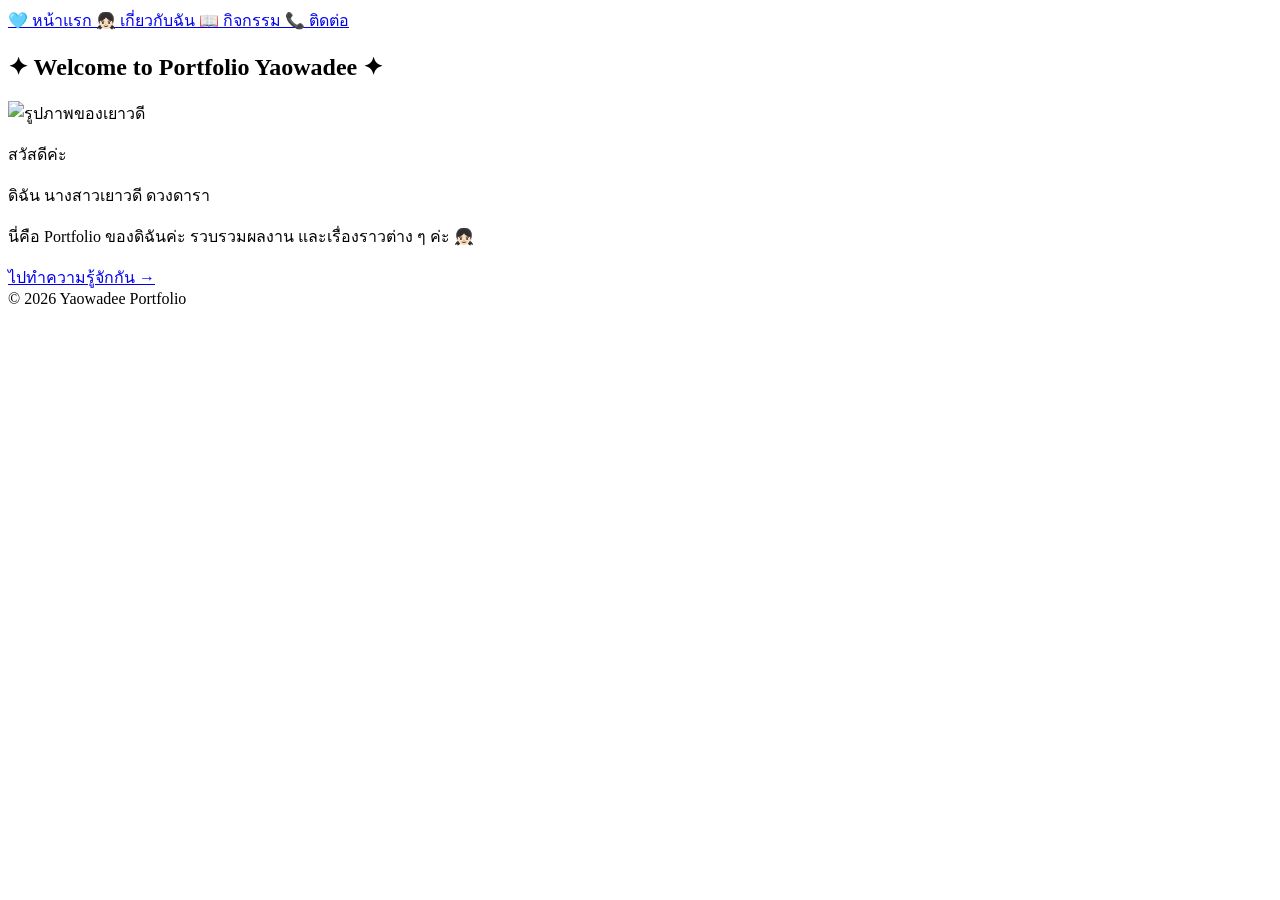
==== index.html @ 6f3f4209 "Update index.html" ====
<!DOCTYPE html>
<html lang="th">

<head>

    <meta charset="UTF-8">

    <meta name="viewport"
          content="width=device-width, initial-scale=1.0">

    <title>Welcome to Portfolio Yaowadee</title>

    <link rel="stylesheet" href="style.css">

</head>

<body>

    <!-- =========================
         เมนูด้านบน
         ========================= -->

    <nav class="top-menu">

        <a href="index.html" class="active">
            🩵 หน้าแรก
        </a>

        <a href="about.html">
            👧🏻 เกี่ยวกับฉัน
        </a>

        <a href="activity.html">
            📖 กิจกรรม
        </a>

        <a href="contact.html">
            📞 ติดต่อ
        </a>

    </nav>


    <!-- =========================
         เนื้อหาหลัก
         ========================= -->

    <main class="main-container">

        <section class="main-card">

            <h1>
                ✦ Welcome to Portfolio Yaowadee ✦
            </h1>


            <!-- ช่องใส่รูป -->

            <div class="profile-picture">

                <img src="profile.jpg"
                     alt="รูปภาพของเยาวดี">

            </div>


            <!-- ข้อความ -->

            <div class="intro-text">

                <p class="hello">
                    สวัสดีค่ะ
                </p>

                <p>
                    ดิฉัน นางสาวเยาวดี ดวงดารา
                </p>

                <p>
                    นี่คือ Portfolio ของดิฉันค่ะ
                    รวบรวมผลงาน และเรื่องราวต่าง ๆ ค่ะ 👧🏻
                </p>

            </div>


            <!-- ปุ่มไปหน้า About -->

            <a href="about.html"
               class="next-button">

                ไปทำความรู้จักกัน →
                
            </a>

        </section>

    </main>


    <!-- แถบสีด้านล่างเหมือนในตัวอย่าง -->

    <div class="bottom-bar"></div>


    <footer>
        © 2026 Yaowadee Portfolio
    </footer>

</body>

</html>
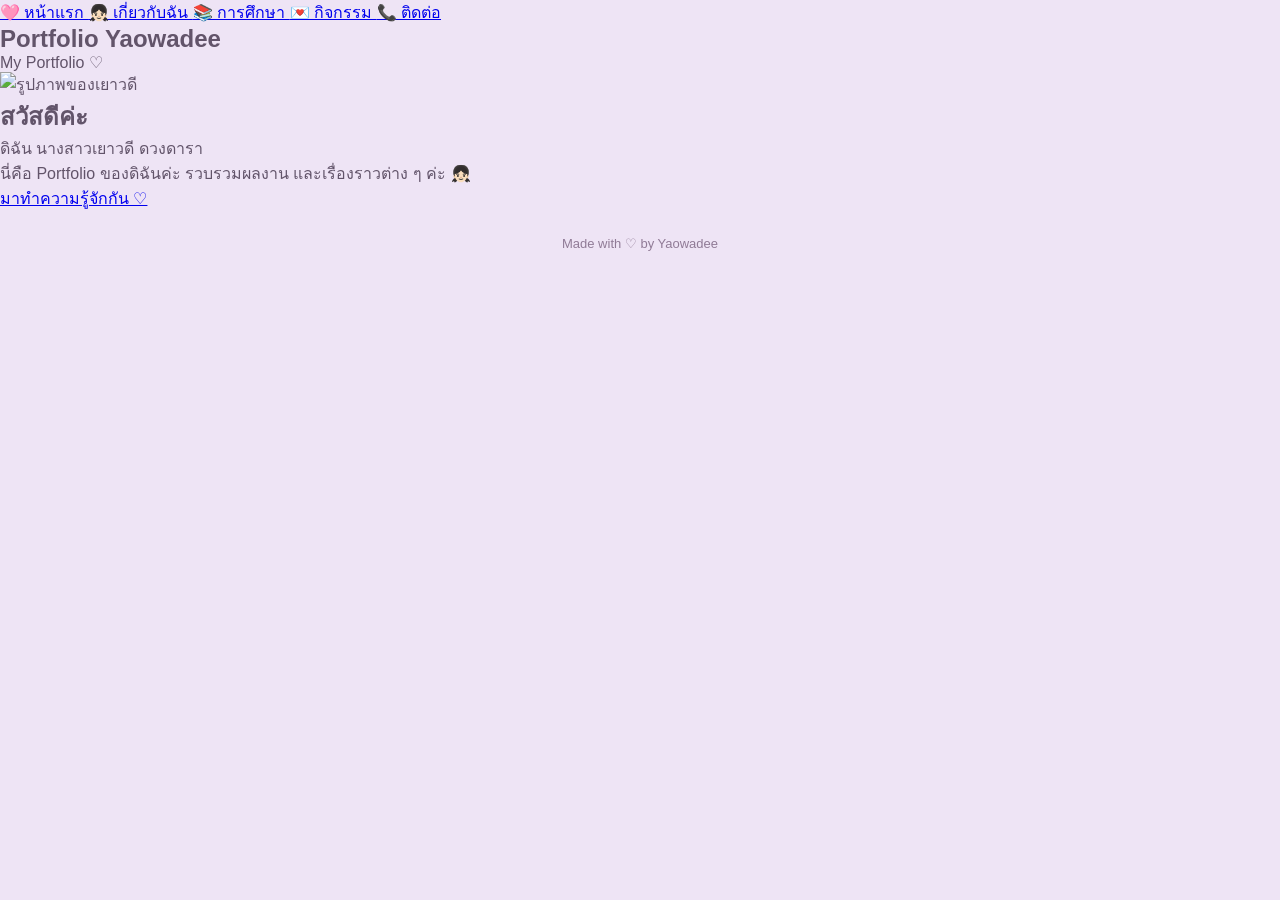
==== commit 2bd32d6f: "Update index.html" ====
--- a/index.html
+++ b/index.html
@@ -8,55 +8,86 @@
     <meta name="viewport"
           content="width=device-width, initial-scale=1.0">
 
-    <title>Welcome to Portfolio Yaowadee</title>
+    <title>Portfolio Yaowadee</title>
 
     <link rel="stylesheet" href="style.css">
 
+    <!-- ฟอนต์ -->
+    <link rel="preconnect" href="https://fonts.googleapis.com">
+    <link rel="preconnect" href="https://fonts.gstatic.com" crossorigin>
+
+    <link href="https://fonts.googleapis.com/css2?family=Mali:wght@400;500;600;700&family=Prompt:wght@300;400;500;600&display=swap"
+          rel="stylesheet">
+
 </head>
+
 
 <body>
 
-    <!-- =========================
-         เมนูด้านบน
-         ========================= -->
 
-    <nav class="top-menu">
+    <!-- =================================
+         MENU ด้านบน
+         ทุกหน้าจะใช้เหมือนกัน
+         ================================= -->
 
-        <a href="index.html" class="active">
-            🩵 หน้าแรก
-        </a>
+    <header class="header">
 
-        <a href="about.html">
-            👧🏻 เกี่ยวกับฉัน
-        </a>
+        <nav class="navbar">
 
-        <a href="activity.html">
-            📖 กิจกรรม
-        </a>
+            <a href="index.html" class="nav-link active">
+                🩷 หน้าแรก
+            </a>
 
-        <a href="contact.html">
-            📞 ติดต่อ
-        </a>
+            <a href="about.html" class="nav-link">
+                👧🏻 เกี่ยวกับฉัน
+            </a>
 
-    </nav>
+            <a href="education.html" class="nav-link">
+                📚 การศึกษา
+            </a>
+
+            <a href="activity.html" class="nav-link">
+                💌 กิจกรรม
+            </a>
+
+            <a href="contact.html" class="nav-link">
+                📞 ติดต่อ
+            </a>
+
+        </nav>
+
+    </header>
 
 
-    <!-- =========================
-         เนื้อหาหลัก
-         ========================= -->
 
-    <main class="main-container">
+    <!-- =================================
+         เนื้อหาหน้าแรก
+         ================================= -->
 
-        <section class="main-card">
+    <main class="container">
 
-            <h1>
-                ✦ Welcome to Portfolio Yaowadee ✦
+        <section class="home-card">
+
+
+            <!-- หัวข้อ -->
+
+            <h1 class="main-title">
+                Portfolio Yaowadee
             </h1>
 
 
-            <!-- ช่องใส่รูป -->
+            <p class="subtitle">
+                My Portfolio ♡
+            </p>
 
-            <div class="profile-picture">
+
+
+            <!-- =================================
+                 ช่องใส่รูป
+                 เปลี่ยน profile.jpg เป็นรูปของเรา
+                 ================================= -->
+
+            <div class="cute-image home-image">
 
                 <img src="profile.jpg"
                      alt="รูปภาพของเยาวดี">
@@ -64,13 +95,14 @@
             </div>
 
 
+
             <!-- ข้อความ -->
 
-            <div class="intro-text">
+            <div class="home-text">
 
-                <p class="hello">
+                <h2>
                     สวัสดีค่ะ
-                </p>
+                </h2>
 
                 <p>
                     ดิฉัน นางสาวเยาวดี ดวงดารา
@@ -84,28 +116,35 @@
             </div>
 
 
+
             <!-- ปุ่มไปหน้า About -->
 
             <a href="about.html"
-               class="next-button">
+               class="pink-button">
 
-                ไปทำความรู้จักกัน →
-                
+                มาทำความรู้จักกัน ♡
+
             </a>
+
 
         </section>
 
     </main>
 
 
-    <!-- แถบสีด้านล่างเหมือนในตัวอย่าง -->
 
-    <div class="bottom-bar"></div>
-
+    <!-- =================================
+         FOOTER
+         ================================= -->
 
     <footer>
-        © 2026 Yaowadee Portfolio
+
+        <p>
+            Made with ♡ by Yaowadee
+        </p>
+
     </footer>
+
 
 </body>
 
--- a/style.css
+++ b/style.css
@@ -0,0 +1,743 @@
+/* =========================================
+   YAOWADEE PORTFOLIO
+   ========================================= */
+
+
+/* -------------------------
+   ตั้งค่าพื้นฐาน
+   ------------------------- */
+
+* {
+    box-sizing: border-box;
+    margin: 0;
+    padding: 0;
+}
+
+
+body {
+
+    font-family:
+        Arial,
+        Tahoma,
+        sans-serif;
+
+    background: #eee4f5;
+
+    color: #62546a;
+
+    min-height: 100vh;
+
+}
+
+
+
+/* =========================================
+   เมนูด้านบน
+   ========================================= */
+
+.top-menu {
+
+    width: 100%;
+
+    min-height: 65px;
+
+    display: flex;
+
+    justify-content: center;
+
+    align-items: center;
+
+    gap: 10px;
+
+    padding: 12px 20px;
+
+    background: #ffffff;
+
+    border-bottom: 1px solid #e4d6eb;
+
+}
+
+
+.top-menu a {
+
+    text-decoration: none;
+
+    color: #72577e;
+
+    padding: 8px 18px;
+
+    border-radius: 20px;
+
+    font-size: 14px;
+
+    transition: 0.3s;
+
+}
+
+
+.top-menu a:hover {
+
+    background: #ead6f0;
+
+}
+
+
+.top-menu a.active {
+
+    background: #dcb4e9;
+
+    color: #ffffff;
+
+}
+
+
+
+/* =========================================
+   พื้นที่เว็บไซต์
+   ========================================= */
+
+.main-container {
+
+    width: 100%;
+
+    max-width: 900px;
+
+    margin: 0 auto;
+
+    padding: 55px 25px;
+
+}
+
+
+
+/* =========================================
+   กล่องหลัก
+   ========================================= */
+
+.main-card {
+
+    width: 100%;
+
+    background: #fffafa;
+
+    border: 1px solid #ead8e9;
+
+    border-radius: 18px;
+
+    padding: 45px 55px;
+
+    text-align: center;
+
+    box-shadow:
+        0 8px 25px rgba(110,80,120,0.10);
+
+}
+
+
+
+/* =========================================
+   หัวข้อ
+   ========================================= */
+
+.main-card h1 {
+
+    color: #694b78;
+
+    font-size: 28px;
+
+    font-weight: 600;
+
+    margin-bottom: 28px;
+
+}
+
+
+.main-card h2 {
+
+    color: #795b83;
+
+    font-size: 20px;
+
+}
+
+
+
+/* =========================================
+   รูปโปรไฟล์
+   ========================================= */
+
+.profile-picture {
+
+    width: 260px;
+
+    height: 260px;
+
+    margin: 0 auto 28px;
+
+    padding: 6px;
+
+    background: #ead2e8;
+
+    border-radius: 15px;
+
+}
+
+
+.profile-picture img {
+
+    width: 100%;
+
+    height: 100%;
+
+    object-fit: cover;
+
+    border-radius: 10px;
+
+    display: block;
+
+}
+
+
+
+/* =========================================
+   ข้อความหน้าแรก
+   ========================================= */
+
+.intro-text {
+
+    font-size: 17px;
+
+    line-height: 2;
+
+    margin-bottom: 28px;
+
+}
+
+
+.hello {
+
+    color: #d276a9;
+
+    font-size: 24px;
+
+    font-weight: bold;
+
+}
+
+
+
+/* =========================================
+   ปุ่ม
+   ========================================= */
+
+.next-button {
+
+    display: inline-block;
+
+    text-decoration: none;
+
+    background:
+        linear-gradient(
+            90deg,
+            #e18ac1,
+            #a96ac4
+        );
+
+    color: white;
+
+    padding: 10px 27px;
+
+    border-radius: 30px;
+
+    font-size: 15px;
+
+    box-shadow:
+        0 5px 12px rgba(160,90,170,0.20);
+
+    transition: 0.3s;
+
+}
+
+
+.next-button:hover {
+
+    transform: translateY(-2px);
+
+    box-shadow:
+        0 8px 17px rgba(160,90,170,0.28);
+
+}
+
+
+
+/* =========================================
+   ABOUT
+   ========================================= */
+
+.about-card {
+
+    padding-bottom: 50px;
+
+}
+
+
+.info-box {
+
+    background: #f9edf5;
+
+    border: 1px solid #e7cfe0;
+
+    border-radius: 14px;
+
+    padding: 22px 28px;
+
+    max-width: 700px;
+
+    margin: 25px auto;
+
+    text-align: left;
+
+    line-height: 2;
+
+}
+
+
+.info-box p {
+
+    margin-bottom: 3px;
+
+}
+
+
+
+/* =========================================
+   กล่องมหาวิทยาลัย
+   ========================================= */
+
+.section-box {
+
+    max-width: 760px;
+
+    margin: 30px auto;
+
+    padding: 25px;
+
+    background: #f4eaf8;
+
+    border: 1px solid #ddc9e8;
+
+    border-radius: 15px;
+
+}
+
+
+.section-box h2 {
+
+    margin-bottom: 20px;
+
+    color: #694b78;
+
+}
+
+
+.interest-grid {
+
+    display: grid;
+
+    grid-template-columns: repeat(2, 1fr);
+
+    gap: 12px;
+
+}
+
+
+.interest-grid div {
+
+    background: #fceff7;
+
+    border: 1px solid #ead2e1;
+
+    border-radius: 12px;
+
+    padding: 13px;
+
+    color: #765e79;
+
+}
+
+
+
+/* =========================================
+   ACTIVITY
+   ========================================= */
+
+.activity-card h1 {
+
+    margin-bottom: 25px;
+
+}
+
+
+.pink-section {
+
+    background: #f5dff0;
+
+    border: 1px solid #e6c6df;
+
+    border-radius: 14px;
+
+    padding: 14px;
+
+    margin-bottom: 25px;
+
+}
+
+
+.pink-section h2 {
+
+    color: #765577;
+
+}
+
+
+
+/* =========================================
+   รูปกิจกรรมใหญ่
+   ========================================= */
+
+.activity-picture {
+
+    width: 80%;
+
+    max-width: 650px;
+
+    height: 330px;
+
+    margin: 0 auto 20px;
+
+    padding: 6px;
+
+    background: #ead4e7;
+
+    border-radius: 14px;
+
+}
+
+
+.activity-picture img {
+
+    width: 100%;
+
+    height: 100%;
+
+    object-fit: cover;
+
+    border-radius: 9px;
+
+}
+
+
+.activity-name {
+
+    margin: 20px auto;
+
+    max-width: 650px;
+
+}
+
+
+
+/* =========================================
+   รูป 5 รูป
+   ========================================= */
+
+.activity-gallery {
+
+    width: 100%;
+
+    max-width: 760px;
+
+    margin: 25px auto;
+
+    display: grid;
+
+    grid-template-columns:
+        repeat(5, 1fr);
+
+    gap: 10px;
+
+}
+
+
+.activity-gallery div {
+
+    background: #ead5e7;
+
+    padding: 5px;
+
+    border-radius: 10px;
+
+}
+
+
+.activity-gallery img {
+
+    width: 100%;
+
+    aspect-ratio: 1 / 1;
+
+    object-fit: cover;
+
+    display: block;
+
+    border-radius: 7px;
+
+}
+
+
+
+/* =========================================
+   CONTACT
+   ========================================= */
+
+.contact-intro {
+
+    font-size: 17px;
+
+    margin-bottom: 25px;
+
+}
+
+
+.contact-grid {
+
+    max-width: 700px;
+
+    margin: auto;
+
+    display: grid;
+
+    grid-template-columns:
+        repeat(3, 1fr);
+
+    gap: 12px;
+
+}
+
+
+.contact-item {
+
+    display: flex;
+
+    align-items: center;
+
+    justify-content: center;
+
+    gap: 10px;
+
+    min-height: 90px;
+
+    padding: 15px;
+
+    background: #f8eaf5;
+
+    border: 1px solid #e4cde0;
+
+    border-radius: 14px;
+
+    text-align: left;
+
+}
+
+
+.contact-item > span {
+
+    font-size: 25px;
+
+}
+
+
+.contact-item small {
+
+    display: block;
+
+    color: #9a829d;
+
+    font-size: 12px;
+
+}
+
+
+.contact-item strong {
+
+    display: block;
+
+    color: #76527c;
+
+    font-size: 15px;
+
+}
+
+
+
+/* =========================================
+   รูปหน้าติดต่อ
+   ========================================= */
+
+.contact-picture {
+
+    width: 250px;
+
+    height: 250px;
+
+    margin: 30px auto 0;
+
+    padding: 6px;
+
+    background: #ead4e7;
+
+    border-radius: 15px;
+
+}
+
+
+.contact-picture img {
+
+    width: 100%;
+
+    height: 100%;
+
+    object-fit: cover;
+
+    border-radius: 10px;
+
+}
+
+
+
+/* =========================================
+   แถบสีด้านล่าง
+   ========================================= */
+
+.bottom-bar {
+
+    width: 100%;
+
+    height: 18px;
+
+    background:
+        linear-gradient(
+            90deg,
+            #d9b4e8,
+            #c89bdd,
+            #d9b4e8
+        );
+
+}
+
+
+
+/* =========================================
+   FOOTER
+   ========================================= */
+
+footer {
+
+    text-align: center;
+
+    padding: 25px;
+
+    color: #907b96;
+
+    font-size: 13px;
+
+}
+
+
+
+/* =========================================
+   มือถือ
+   ========================================= */
+
+@media (max-width: 700px) {
+
+
+    .top-menu {
+
+        gap: 3px;
+
+        padding: 10px 5px;
+
+    }
+
+
+    .top-menu a {
+
+        padding: 7px 9px;
+
+        font-size: 11px;
+
+    }
+
+
+    .main-container {
+
+        padding: 30px 12px;
+
+    }
+
+
+    .main-card {
+
+        padding: 35px 18px;
+
+    }
+
+
+    .main-card h1 {
+
+        font-size: 23px;
+
+    }
+
+
+    .profile-picture {
+
+        width: 220px;
+
+        height: 220px;
+
+    }
+
+
+    .interest-grid {
+
+        grid-template-columns: 1fr;
+
+    }
+
+
+    .activity-picture {
+
+        width: 100%;
+
+        height: 250px;
+
+    }
+
+
+    .activity-gallery {
+
+        grid-template-columns:
+            repeat(2, 1fr);
+
+    }
+
+
+    .contact-grid {
+
+        grid-template-columns: 1fr;
+
+    }
+
+}
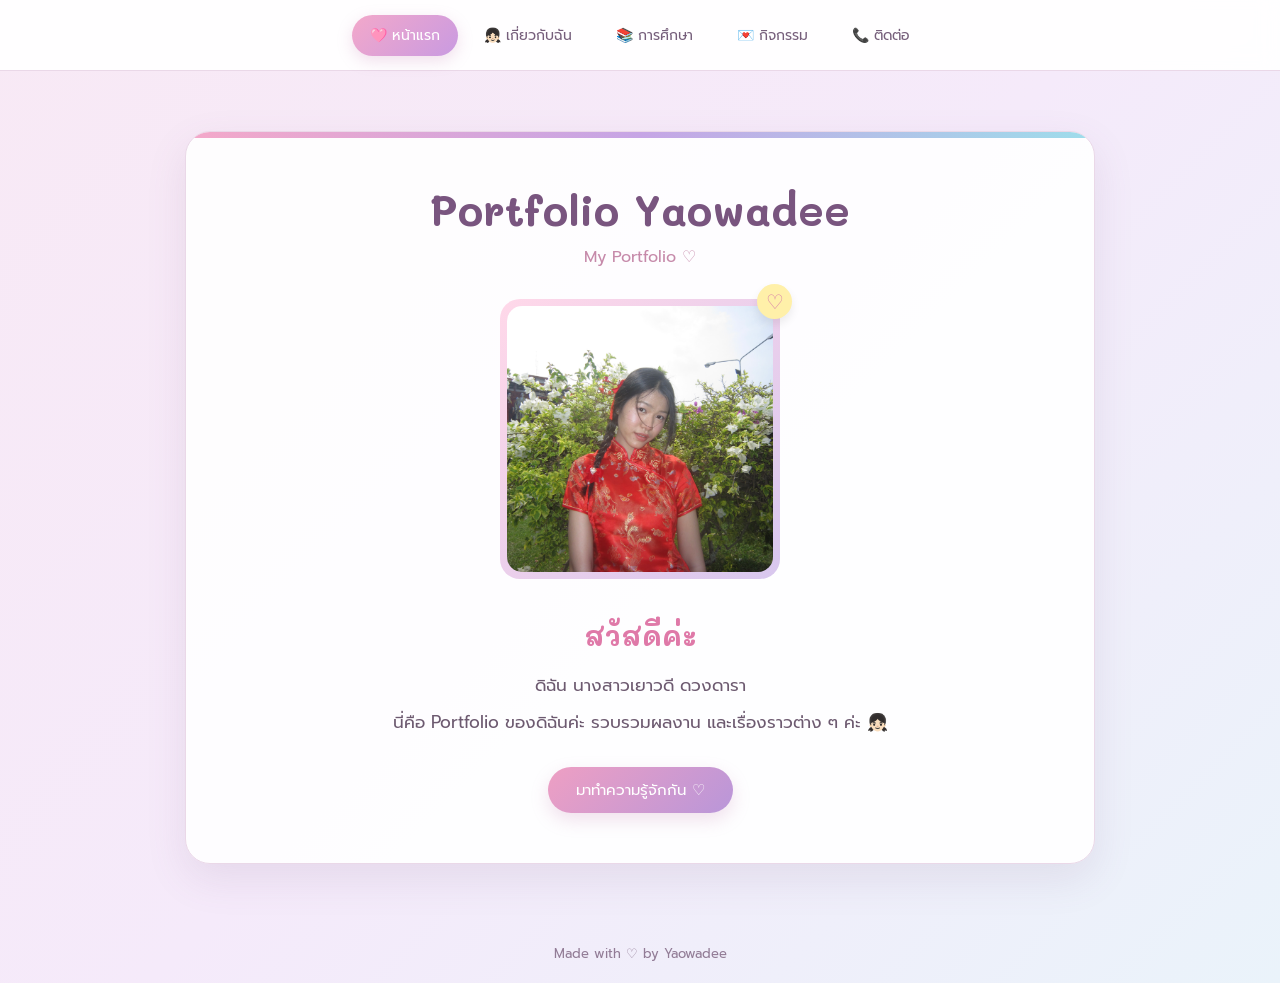
==== commit 31c50200: "Update index.html" ====
--- a/index.html
+++ b/index.html
@@ -89,7 +89,7 @@
 
             <div class="cute-image home-image">
 
-                <img src="profile.jpg"
+                <img src="images/IMG_1903.jpeg"
                      alt="รูปภาพของเยาวดี">
 
             </div>
--- a/style.css
+++ b/style.css
@@ -1,29 +1,48 @@
-/* =========================================
+/* ==================================================
    YAOWADEE PORTFOLIO
-   ========================================= */
-
-
-/* -------------------------
-   ตั้งค่าพื้นฐาน
-   ------------------------- */
+   Main Style
+   ================================================== */
+
+
+/* ==================================================
+   1. RESET
+   ================================================== */
 
 * {
+
+    margin: 0;
+
+    padding: 0;
+
     box-sizing: border-box;
-    margin: 0;
-    padding: 0;
+
+}
+
+
+html {
+
+    scroll-behavior: smooth;
+
 }
 
 
 body {
 
     font-family:
+        "Prompt",
+        Tahoma,
         Arial,
-        Tahoma,
         sans-serif;
 
-    background: #eee4f5;
-
-    color: #62546a;
+    color: #6d5a70;
+
+    background:
+        linear-gradient(
+            135deg,
+            #f8e9f5 0%,
+            #f5eafa 50%,
+            #eaf3fa 100%
+        );
 
     min-height: 100vh;
 
@@ -31,15 +50,37 @@
 
 
 
-/* =========================================
-   เมนูด้านบน
-   ========================================= */
-
-.top-menu {
+/* ==================================================
+   2. HEADER
+   ================================================== */
+
+.header {
 
     width: 100%;
 
-    min-height: 65px;
+    background: rgba(255,255,255,0.92);
+
+    border-bottom:
+        1px solid #ead8e8;
+
+    position: sticky;
+
+    top: 0;
+
+    z-index: 1000;
+
+    backdrop-filter: blur(10px);
+
+}
+
+
+.navbar {
+
+    max-width: 1050px;
+
+    margin: auto;
+
+    min-height: 70px;
 
     display: flex;
 
@@ -47,607 +88,1057 @@
 
     align-items: center;
 
-    gap: 10px;
-
-    padding: 12px 20px;
-
-    background: #ffffff;
-
-    border-bottom: 1px solid #e4d6eb;
-
-}
-
-
-.top-menu a {
+    gap: 8px;
+
+    padding: 10px 20px;
+
+}
+
+
+.nav-link {
 
     text-decoration: none;
 
-    color: #72577e;
-
-    padding: 8px 18px;
-
-    border-radius: 20px;
+    color: #765f7b;
 
     font-size: 14px;
 
-    transition: 0.3s;
-
-}
-
-
-.top-menu a:hover {
-
-    background: #ead6f0;
-
-}
-
-
-.top-menu a.active {
-
-    background: #dcb4e9;
-
-    color: #ffffff;
-
-}
-
-
-
-/* =========================================
-   พื้นที่เว็บไซต์
-   ========================================= */
-
-.main-container {
+    padding:
+        10px 18px;
+
+    border-radius: 30px;
+
+    transition:
+        0.3s ease;
+
+    white-space: nowrap;
+
+}
+
+
+.nav-link:hover {
+
+    background: #f7dceb;
+
+    color: #c45d91;
+
+    transform: translateY(-2px);
+
+}
+
+
+.nav-link.active {
+
+    background:
+        linear-gradient(
+            135deg,
+            #f3a8ca,
+            #c99ae1
+        );
+
+    color: white;
+
+    box-shadow:
+        0 5px 15px rgba(200,130,180,0.25);
+
+}
+
+
+
+/* ==================================================
+   3. MAIN CONTAINER
+   ================================================== */
+
+.container {
 
     width: 100%;
 
-    max-width: 900px;
-
-    margin: 0 auto;
-
-    padding: 55px 25px;
-
-}
-
-
-
-/* =========================================
-   กล่องหลัก
-   ========================================= */
-
-.main-card {
+    max-width: 950px;
+
+    margin: auto;
+
+    padding:
+        60px 20px;
+
+}
+
+
+
+/* ==================================================
+   4. CARD
+   ================================================== */
+
+.home-card,
+.about-card,
+.education-card,
+.activity-card,
+.contact-card {
+
+    background:
+        rgba(255,255,255,0.93);
+
+    border:
+        1px solid #ead8e8;
+
+    border-radius: 25px;
+
+    padding:
+        50px;
+
+    text-align: center;
+
+    box-shadow:
+        0 15px 40px
+        rgba(123,91,135,0.12);
+
+    position: relative;
+
+    overflow: hidden;
+
+}
+
+
+/* เส้นตกแต่งด้านบน */
+
+.home-card::before,
+.about-card::before,
+.education-card::before,
+.activity-card::before,
+.contact-card::before {
+
+    content: "";
+
+    position: absolute;
+
+    top: 0;
+
+    left: 0;
 
     width: 100%;
 
-    background: #fffafa;
-
-    border: 1px solid #ead8e9;
-
-    border-radius: 18px;
-
-    padding: 45px 55px;
-
-    text-align: center;
-
-    box-shadow:
-        0 8px 25px rgba(110,80,120,0.10);
-
-}
-
-
-
-/* =========================================
-   หัวข้อ
-   ========================================= */
-
-.main-card h1 {
-
-    color: #694b78;
-
-    font-size: 28px;
-
-    font-weight: 600;
-
-    margin-bottom: 28px;
-
-}
-
-
-.main-card h2 {
-
-    color: #795b83;
-
-    font-size: 20px;
-
-}
-
-
-
-/* =========================================
-   รูปโปรไฟล์
-   ========================================= */
-
-.profile-picture {
-
-    width: 260px;
-
-    height: 260px;
-
-    margin: 0 auto 28px;
-
-    padding: 6px;
-
-    background: #ead2e8;
-
-    border-radius: 15px;
-
-}
-
-
-.profile-picture img {
-
-    width: 100%;
-
-    height: 100%;
-
-    object-fit: cover;
-
-    border-radius: 10px;
-
-    display: block;
-
-}
-
-
-
-/* =========================================
-   ข้อความหน้าแรก
-   ========================================= */
-
-.intro-text {
-
-    font-size: 17px;
-
-    line-height: 2;
-
-    margin-bottom: 28px;
-
-}
-
-
-.hello {
-
-    color: #d276a9;
-
-    font-size: 24px;
-
-    font-weight: bold;
-
-}
-
-
-
-/* =========================================
-   ปุ่ม
-   ========================================= */
-
-.next-button {
-
-    display: inline-block;
-
-    text-decoration: none;
+    height: 6px;
 
     background:
         linear-gradient(
             90deg,
-            #e18ac1,
-            #a96ac4
+            #f4a8c9,
+            #c6a5e5,
+            #9eddeb
         );
 
+}
+
+
+
+/* ==================================================
+   5. TITLES
+   ================================================== */
+
+.main-title {
+
+    font-family: "Mali", sans-serif;
+
+    color: #79557f;
+
+    font-size: 42px;
+
+    font-weight: 700;
+
+    margin-bottom: 8px;
+
+}
+
+
+.subtitle {
+
+    color: #c68aaa;
+
+    font-size: 16px;
+
+    margin-bottom: 30px;
+
+}
+
+
+.page-title {
+
+    font-family: "Mali", sans-serif;
+
+    color: #79557f;
+
+    font-size: 32px;
+
+    margin-bottom: 35px;
+
+}
+
+
+
+/* ==================================================
+   6. IMAGE
+   ================================================== */
+
+.cute-image {
+
+    margin:
+        0 auto 30px;
+
+    background:
+        linear-gradient(
+            135deg,
+            #ffd8e9,
+            #d8c7ee
+        );
+
+    padding: 7px;
+
+    border-radius: 20px;
+
+    position: relative;
+
+}
+
+
+.cute-image::before {
+
+    content: "♡";
+
+    position: absolute;
+
+    top: -15px;
+
+    right: -12px;
+
+    width: 35px;
+
+    height: 35px;
+
+    display: flex;
+
+    justify-content: center;
+
+    align-items: center;
+
+    background: #fff0a9;
+
+    color: #d982a9;
+
+    border-radius: 50%;
+
+    font-size: 20px;
+
+    box-shadow:
+        0 5px 10px rgba(0,0,0,0.08);
+
+}
+
+
+.home-image {
+
+    width: 280px;
+
+    height: 280px;
+
+}
+
+
+.about-image {
+
+    width: 260px;
+
+    height: 260px;
+
+}
+
+
+.cute-image img {
+
+    width: 100%;
+
+    height: 100%;
+
+    object-fit: cover;
+
+    border-radius: 15px;
+
+    display: block;
+
+}
+
+
+
+/* ==================================================
+   7. HOME TEXT
+   ================================================== */
+
+.home-text {
+
+    line-height: 2;
+
+    font-size: 17px;
+
+    margin-bottom: 28px;
+
+}
+
+
+.home-text h2 {
+
+    font-family: "Mali", sans-serif;
+
+    color: #df79a8;
+
+    font-size: 27px;
+
+    margin-bottom: 5px;
+
+}
+
+
+.home-text p {
+
+    margin-bottom: 3px;
+
+}
+
+
+
+/* ==================================================
+   8. BUTTON
+   ================================================== */
+
+.pink-button {
+
+    display: inline-block;
+
+    text-decoration: none;
+
     color: white;
 
-    padding: 10px 27px;
+    background:
+        linear-gradient(
+            135deg,
+            #ee9fc3,
+            #b996d9
+        );
+
+    padding:
+        12px 28px;
 
     border-radius: 30px;
 
     font-size: 15px;
 
     box-shadow:
-        0 5px 12px rgba(160,90,170,0.20);
-
-    transition: 0.3s;
-
-}
-
-
-.next-button:hover {
-
-    transform: translateY(-2px);
+        0 7px 18px
+        rgba(190,120,170,0.22);
+
+    transition:
+        0.3s ease;
+
+}
+
+
+.pink-button:hover {
+
+    transform:
+        translateY(-3px);
 
     box-shadow:
-        0 8px 17px rgba(160,90,170,0.28);
-
-}
-
-
-
-/* =========================================
-   ABOUT
-   ========================================= */
-
-.about-card {
-
-    padding-bottom: 50px;
-
-}
-
-
-.info-box {
-
-    background: #f9edf5;
-
-    border: 1px solid #e7cfe0;
+        0 10px 22px
+        rgba(190,120,170,0.3);
+
+}
+
+
+
+/* ==================================================
+   9. ABOUT
+   ================================================== */
+
+.yellow-title {
+
+    display: inline-block;
+
+    background: #fff0a8;
+
+    border:
+        3px solid #f4a6c7;
+
+    border-radius: 18px;
+
+    padding:
+        12px 25px;
+
+    margin-bottom: 28px;
+
+    box-shadow:
+        0 0 18px
+        rgba(244,166,199,0.35);
+
+}
+
+
+.yellow-title h1 {
+
+    font-family: "Mali", sans-serif;
+
+    color: #d978a6;
+
+    font-size: 25px;
+
+}
+
+
+.about-content {
+
+    max-width: 780px;
+
+    margin: auto;
+
+    text-align: left;
+
+    background: #fff6fb;
+
+    border:
+        1px solid #f0d9e6;
+
+    border-radius: 18px;
+
+    padding:
+        28px 32px;
+
+    line-height: 2;
+
+    font-size: 16px;
+
+}
+
+
+.about-content p {
+
+    margin-bottom: 15px;
+
+}
+
+
+.thank-you {
+
+    text-align: center;
+
+    color: #d47da5;
+
+    font-weight: 600;
+
+    margin-bottom: 0 !important;
+
+}
+
+
+
+/* ==================================================
+   10. EDUCATION
+   ================================================== */
+
+.education-box {
+
+    max-width: 750px;
+
+    margin:
+        0 auto 35px;
+
+    background: #fff5fa;
+
+    border:
+        1px solid #ecd8e6;
+
+    border-radius: 20px;
+
+    padding: 30px;
+
+}
+
+
+.education-icon {
+
+    font-size: 45px;
+
+    margin-bottom: 12px;
+
+}
+
+
+.education-box h2 {
+
+    color: #7c5d83;
+
+    font-family: "Mali", sans-serif;
+
+    font-size: 21px;
+
+    margin-bottom: 18px;
+
+}
+
+
+.education-box p {
+
+    line-height: 2;
+
+}
+
+
+
+/* ==================================================
+   11. BLUE GLOW TITLE
+   ================================================== */
+
+.blue-glow-title {
+
+    display: inline-block;
+
+    background:
+        #b9eff8;
+
+    border:
+        3px solid #82dbea;
+
+    border-radius: 18px;
+
+    padding:
+        13px 28px;
+
+    margin:
+        10px auto 28px;
+
+    box-shadow:
+        0 0 8px #9de8f2,
+        0 0 20px rgba(120,220,235,0.5),
+        0 0 35px rgba(120,220,235,0.25);
+
+}
+
+
+.blue-glow-title h2,
+.blue-glow-title h1 {
+
+    color: #438c9a;
+
+    font-family: "Mali", sans-serif;
+
+}
+
+
+.big-title {
+
+    padding:
+        15px 45px;
+
+    margin-bottom: 35px;
+
+}
+
+
+.big-title h1 {
+
+    font-size: 30px;
+
+}
+
+
+
+/* ==================================================
+   12. UNIVERSITY
+   ================================================== */
+
+.university-card {
+
+    max-width: 650px;
+
+    margin:
+        0 auto 35px;
+
+    background:
+        linear-gradient(
+            135deg,
+            #f8edff,
+            #fff5fa
+        );
+
+    border:
+        1px solid #dfcce9;
+
+    border-radius: 20px;
+
+    padding: 30px;
+
+}
+
+
+.university-icon {
+
+    font-size: 45px;
+
+    margin-bottom: 10px;
+
+}
+
+
+.university-card h2 {
+
+    color: #76577e;
+
+    font-family: "Mali", sans-serif;
+
+    margin-bottom: 22px;
+
+}
+
+
+.faculty {
+
+    display: flex;
+
+    justify-content: center;
+
+    align-items: center;
+
+    gap: 15px;
+
+    background: #ffffff;
+
+    border-radius: 15px;
+
+    padding: 18px;
+
+}
+
+
+.faculty span {
+
+    font-size: 30px;
+
+}
+
+
+.faculty p {
+
+    line-height: 1.8;
+
+}
+
+
+
+/* ==================================================
+   13. ACTIVITY
+   ================================================== */
+
+.chinese-title {
+
+    color: #d477a5;
+
+    font-family: "Mali", sans-serif;
+
+    margin-bottom: 22px;
+
+}
+
+
+.big-activity-image {
+
+    width: 85%;
+
+    max-width: 700px;
+
+    height: 360px;
+
+    margin: 0 auto 25px;
+
+    padding: 7px;
+
+    background:
+        linear-gradient(
+            135deg,
+            #f4c2d9,
+            #b7dce9
+        );
+
+    border-radius: 20px;
+
+}
+
+
+.big-activity-image img {
+
+    width: 100%;
+
+    height: 100%;
+
+    object-fit: cover;
 
     border-radius: 14px;
 
-    padding: 22px 28px;
-
-    max-width: 700px;
-
-    margin: 25px auto;
-
-    text-align: left;
-
-    line-height: 2;
-
-}
-
-
-.info-box p {
-
-    margin-bottom: 3px;
-
-}
-
-
-
-/* =========================================
-   กล่องมหาวิทยาลัย
-   ========================================= */
-
-.section-box {
-
-    max-width: 760px;
-
-    margin: 30px auto;
-
-    padding: 25px;
-
-    background: #f4eaf8;
-
-    border: 1px solid #ddc9e8;
-
-    border-radius: 15px;
-
-}
-
-
-.section-box h2 {
-
-    margin-bottom: 20px;
-
-    color: #694b78;
-
-}
-
-
-.interest-grid {
-
-    display: grid;
-
-    grid-template-columns: repeat(2, 1fr);
-
-    gap: 12px;
-
-}
-
-
-.interest-grid div {
-
-    background: #fceff7;
-
-    border: 1px solid #ead2e1;
-
-    border-radius: 12px;
-
-    padding: 13px;
-
-    color: #765e79;
-
-}
-
-
-
-/* =========================================
-   ACTIVITY
-   ========================================= */
-
-.activity-card h1 {
-
-    margin-bottom: 25px;
-
-}
-
-
-.pink-section {
-
-    background: #f5dff0;
-
-    border: 1px solid #e6c6df;
-
-    border-radius: 14px;
-
-    padding: 14px;
-
-    margin-bottom: 25px;
-
-}
-
-
-.pink-section h2 {
-
-    color: #765577;
-
-}
-
-
-
-/* =========================================
-   รูปกิจกรรมใหญ่
-   ========================================= */
-
-.activity-picture {
-
-    width: 80%;
-
-    max-width: 650px;
-
-    height: 330px;
-
-    margin: 0 auto 20px;
-
-    padding: 6px;
-
-    background: #ead4e7;
-
-    border-radius: 14px;
-
-}
-
-
-.activity-picture img {
-
-    width: 100%;
-
-    height: 100%;
-
-    object-fit: cover;
-
-    border-radius: 9px;
-
 }
 
 
 .activity-name {
 
-    margin: 20px auto;
-
-    max-width: 650px;
-
-}
-
-
-
-/* =========================================
-   รูป 5 รูป
-   ========================================= */
+    color: #76587e;
+
+    font-family: "Mali", sans-serif;
+
+    font-size: 21px;
+
+    margin-bottom: 28px;
+
+}
+
+
+
+/* ==================================================
+   14. GALLERY
+   5 รูป x 2 แถว
+   ================================================== */
 
 .activity-gallery {
 
-    width: 100%;
-
-    max-width: 760px;
-
-    margin: 25px auto;
+    max-width: 800px;
+
+    margin:
+        0 auto 30px;
 
     display: grid;
 
     grid-template-columns:
         repeat(5, 1fr);
 
-    gap: 10px;
-
-}
-
-
-.activity-gallery div {
-
-    background: #ead5e7;
+    gap: 12px;
+
+}
+
+
+.gallery-item {
+
+    aspect-ratio: 1 / 1;
+
+    background: #f5e5f0;
 
     padding: 5px;
 
-    border-radius: 10px;
-
-}
-
-
-.activity-gallery img {
+    border:
+        1px solid #e6cede;
+
+    border-radius: 13px;
+
+    transition: 0.3s;
+
+}
+
+
+.gallery-item:hover {
+
+    transform:
+        translateY(-5px);
+
+    box-shadow:
+        0 8px 18px
+        rgba(130,90,130,0.15);
+
+}
+
+
+.gallery-item img {
 
     width: 100%;
 
-    aspect-ratio: 1 / 1;
+    height: 100%;
 
     object-fit: cover;
 
+    border-radius: 9px;
+
     display: block;
 
-    border-radius: 7px;
-
-}
-
-
-
-/* =========================================
-   CONTACT
-   ========================================= */
+}
+
+
+
+/* ==================================================
+   15. ACTIVITY DESCRIPTION
+   ================================================== */
+
+.activity-description {
+
+    max-width: 780px;
+
+    margin:
+        0 auto 35px;
+
+    padding:
+        23px 28px;
+
+    background: #fff5fa;
+
+    border:
+        1px solid #efd8e5;
+
+    border-radius: 18px;
+
+    line-height: 2;
+
+    text-align: left;
+
+}
+
+
+
+/* ==================================================
+   16. SKILL
+   ================================================== */
+
+.skill-section {
+
+    margin-top: 20px;
+
+    margin-bottom: 35px;
+
+}
+
+
+.skill-grid {
+
+    max-width: 750px;
+
+    margin: auto;
+
+    display: grid;
+
+    grid-template-columns:
+        repeat(2, 1fr);
+
+    gap: 15px;
+
+}
+
+
+.skill-card {
+
+    background:
+        #f8eff8;
+
+    border:
+        1px solid #e4d2e5;
+
+    border-radius: 16px;
+
+    padding:
+        18px;
+
+    display: flex;
+
+    align-items: center;
+
+    gap: 12px;
+
+    text-align: left;
+
+    transition: 0.3s;
+
+}
+
+
+.skill-card:hover {
+
+    transform:
+        translateY(-3px);
+
+}
+
+
+.skill-card span {
+
+    font-size: 25px;
+
+}
+
+
+.skill-card p {
+
+    line-height: 1.6;
+
+    font-size: 14px;
+
+}
+
+
+
+/* ==================================================
+   17. CONTACT
+   ================================================== */
 
 .contact-intro {
 
+    margin-bottom: 28px;
+
     font-size: 17px;
 
-    margin-bottom: 25px;
-
-}
-
-
-.contact-grid {
-
-    max-width: 700px;
-
-    margin: auto;
-
-    display: grid;
-
-    grid-template-columns:
-        repeat(3, 1fr);
-
-    gap: 12px;
-
-}
-
-
-.contact-item {
+}
+
+
+.contact-list {
+
+    max-width: 650px;
+
+    margin:
+        0 auto 30px;
 
     display: flex;
 
+    flex-direction: column;
+
+    gap: 14px;
+
+}
+
+
+.contact-box {
+
+    display: flex;
+
     align-items: center;
 
+    gap: 18px;
+
+    background: #fff3f9;
+
+    border:
+        1px solid #ead5e3;
+
+    border-radius: 17px;
+
+    padding: 18px 25px;
+
+    text-align: left;
+
+    transition: 0.3s;
+
+}
+
+
+.contact-box:hover {
+
+    transform:
+        translateX(5px);
+
+}
+
+
+.contact-icon {
+
+    width: 50px;
+
+    height: 50px;
+
+    display: flex;
+
     justify-content: center;
 
-    gap: 10px;
-
-    min-height: 90px;
-
-    padding: 15px;
-
-    background: #f8eaf5;
-
-    border: 1px solid #e4cde0;
-
-    border-radius: 14px;
-
-    text-align: left;
-
-}
-
-
-.contact-item > span {
-
-    font-size: 25px;
-
-}
-
-
-.contact-item small {
+    align-items: center;
+
+    background: #f6d7e8;
+
+    border-radius: 50%;
+
+    font-size: 24px;
+
+}
+
+
+.contact-box small {
 
     display: block;
 
-    color: #9a829d;
+    color: #a68da5;
 
     font-size: 12px;
 
-}
-
-
-.contact-item strong {
+    margin-bottom: 2px;
+
+}
+
+
+.contact-box strong {
 
     display: block;
 
-    color: #76527c;
-
-    font-size: 15px;
-
-}
-
-
-
-/* =========================================
-   รูปหน้าติดต่อ
-   ========================================= */
-
-.contact-picture {
-
-    width: 250px;
-
-    height: 250px;
-
-    margin: 30px auto 0;
-
-    padding: 6px;
-
-    background: #ead4e7;
-
-    border-radius: 15px;
-
-}
-
-
-.contact-picture img {
-
-    width: 100%;
-
-    height: 100%;
-
-    object-fit: cover;
-
-    border-radius: 10px;
-
-}
-
-
-
-/* =========================================
-   แถบสีด้านล่าง
-   ========================================= */
-
-.bottom-bar {
-
-    width: 100%;
-
-    height: 18px;
+    color: #72567a;
+
+    font-size: 17px;
+
+}
+
+
+
+/* ==================================================
+   18. CONTACT IMAGE
+   ================================================== */
+
+.contact-image {
+
+    width: 260px;
+
+    height: 260px;
+
+    margin:
+        20px auto 25px;
+
+    padding: 7px;
 
     background:
         linear-gradient(
-            90deg,
-            #d9b4e8,
-            #c89bdd,
-            #d9b4e8
+            135deg,
+            #ffd5e7,
+            #cdb8e6
         );
 
-}
-
-
-
-/* =========================================
-   FOOTER
-   ========================================= */
+    border-radius: 20px;
+
+}
+
+
+.contact-image img {
+
+    width: 100%;
+
+    height: 100%;
+
+    object-fit: cover;
+
+    border-radius: 14px;
+
+}
+
+
+.contact-end {
+
+    color: #c27d9f;
+
+}
+
+
+
+/* ==================================================
+   19. FOOTER
+   ================================================== */
 
 footer {
 
     text-align: center;
 
-    padding: 25px;
-
-    color: #907b96;
+    padding:
+        20px;
+
+    color: #927c96;
 
     font-size: 13px;
 
@@ -655,53 +1146,83 @@
 
 
 
-/* =========================================
-   มือถือ
-   ========================================= */
-
-@media (max-width: 700px) {
-
-
-    .top-menu {
-
-        gap: 3px;
-
-        padding: 10px 5px;
-
-    }
-
-
-    .top-menu a {
-
-        padding: 7px 9px;
-
-        font-size: 11px;
-
-    }
-
-
-    .main-container {
-
-        padding: 30px 12px;
-
-    }
-
-
-    .main-card {
-
-        padding: 35px 18px;
-
-    }
-
-
-    .main-card h1 {
-
-        font-size: 23px;
-
-    }
-
-
-    .profile-picture {
+/* ==================================================
+   20. RESPONSIVE
+   สำหรับโทรศัพท์ / iPad
+   ================================================== */
+
+@media (max-width: 750px) {
+
+
+    .navbar {
+
+        overflow-x: auto;
+
+        justify-content:
+            flex-start;
+
+        padding:
+            10px;
+
+    }
+
+
+    .nav-link {
+
+        font-size: 12px;
+
+        padding:
+            9px 12px;
+
+    }
+
+
+    .container {
+
+        padding:
+            35px 12px;
+
+    }
+
+
+    .home-card,
+    .about-card,
+    .education-card,
+    .activity-card,
+    .contact-card {
+
+        padding:
+            40px 18px;
+
+        border-radius: 20px;
+
+    }
+
+
+    .main-title {
+
+        font-size: 30px;
+
+    }
+
+
+    .page-title {
+
+        font-size: 25px;
+
+    }
+
+
+    .home-image {
+
+        width: 230px;
+
+        height: 230px;
+
+    }
+
+
+    .about-image {
 
         width: 220px;
 
@@ -710,18 +1231,14 @@
     }
 
 
-    .interest-grid {
-
-        grid-template-columns: 1fr;
-
-    }
-
-
-    .activity-picture {
-
-        width: 100%;
-
-        height: 250px;
+    .about-content {
+
+        padding:
+            20px;
+
+        font-size: 14px;
+
+        line-height: 1.9;
 
     }
 
@@ -734,10 +1251,113 @@
     }
 
 
-    .contact-grid {
-
-        grid-template-columns: 1fr;
-
-    }
-
-}
+    .big-activity-image {
+
+        width: 100%;
+
+        height: 260px;
+
+    }
+
+
+    .skill-grid {
+
+        grid-template-columns:
+            1fr;
+
+    }
+
+
+    .faculty {
+
+        flex-direction:
+            column;
+
+        text-align: center;
+
+    }
+
+}
+
+
+
+/* ==================================================
+   21. จอเล็กมาก
+   ================================================== */
+
+@media (max-width: 430px) {
+
+
+    .nav-link {
+
+        font-size: 11px;
+
+        padding:
+            8px 10px;
+
+    }
+
+
+    .main-title {
+
+        font-size: 26px;
+
+    }
+
+
+    .home-image {
+
+        width: 200px;
+
+        height: 200px;
+
+    }
+
+
+    .about-image {
+
+        width: 200px;
+
+        height: 200px;
+
+    }
+
+
+    .yellow-title h1 {
+
+        font-size: 19px;
+
+    }
+
+
+    .blue-glow-title h2 {
+
+        font-size: 18px;
+
+    }
+
+
+    .big-title h1 {
+
+        font-size: 24px;
+
+    }
+
+
+    .activity-gallery {
+
+        grid-template-columns:
+            repeat(2, 1fr);
+
+    }
+
+
+    .contact-image {
+
+        width: 210px;
+
+        height: 210px;
+
+    }
+
+}
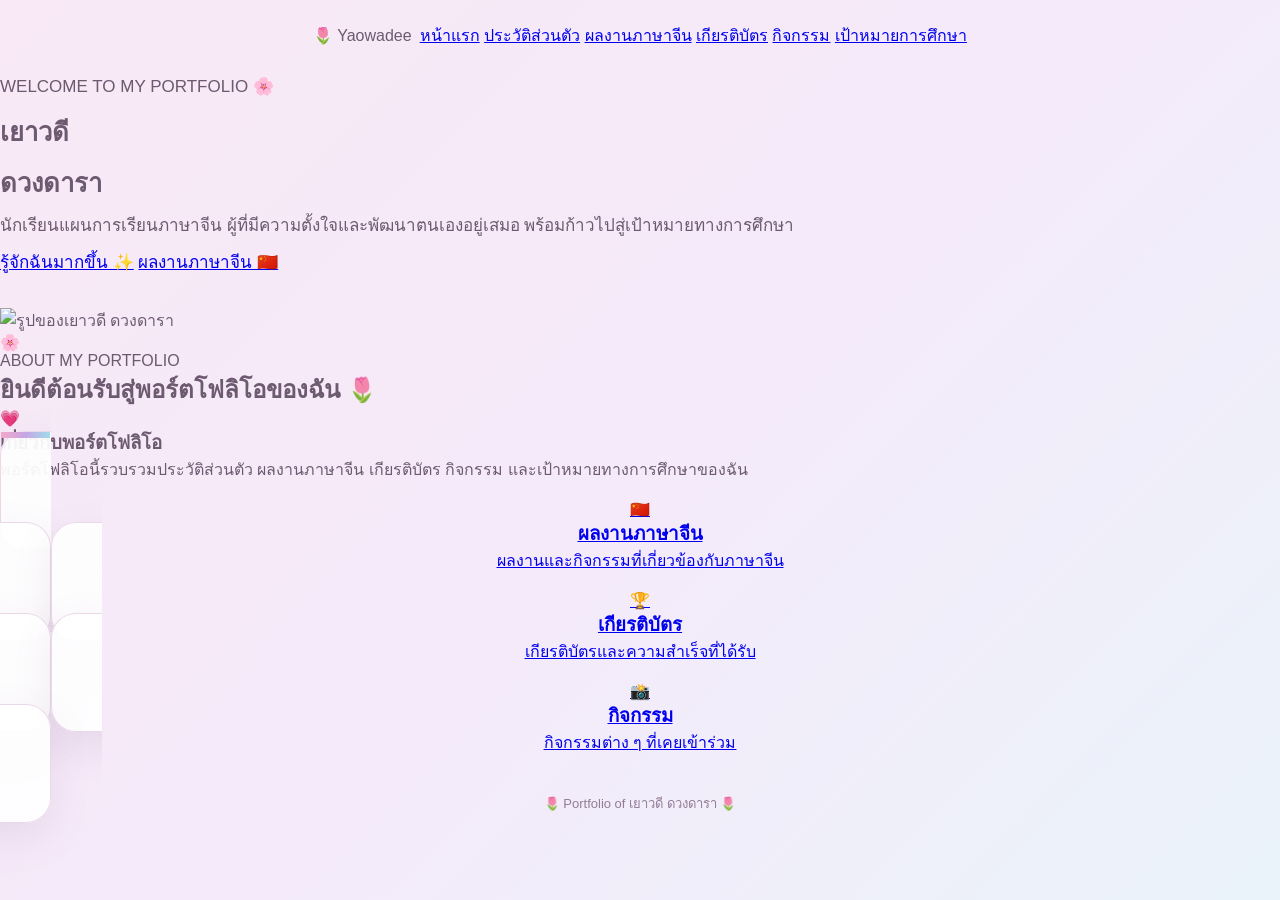
==== commit 633db7f9: "Refactor index.html for improved structure and content" ====
--- a/index.html
+++ b/index.html
@@ -1,151 +1,107 @@
-<!DOCTYPE html>
+
+    <!DOCTYPE html>
 <html lang="th">
-
 <head>
-
     <meta charset="UTF-8">
-
-    <meta name="viewport"
-          content="width=device-width, initial-scale=1.0">
-
-    <title>Portfolio Yaowadee</title>
-
+    <meta name="viewport" content="width=device-width, initial-scale=1.0">
+    <title>เยาวดี ดวงดารา | Portfolio</title>
     <link rel="stylesheet" href="style.css">
-
-    <!-- ฟอนต์ -->
-    <link rel="preconnect" href="https://fonts.googleapis.com">
-    <link rel="preconnect" href="https://fonts.gstatic.com" crossorigin>
-
-    <link href="https://fonts.googleapis.com/css2?family=Mali:wght@400;500;600;700&family=Prompt:wght@300;400;500;600&display=swap"
-          rel="stylesheet">
-
 </head>
-
 
 <body>
 
+<nav class="navbar">
+    <div class="logo">🌷 Yaowadee</div>
 
-    <!-- =================================
-         MENU ด้านบน
-         ทุกหน้าจะใช้เหมือนกัน
-         ================================= -->
+    <div class="menu">
+        <a href="index.html" class="active">หน้าแรก</a>
+        <a href="profile.html">ประวัติส่วนตัว</a>
+        <a href="chinese.html">ผลงานภาษาจีน</a>
+        <a href="certificates.html">เกียรติบัตร</a>
+        <a href="activities.html">กิจกรรม</a>
+        <a href="goal.html">เป้าหมายการศึกษา</a>
+    </div>
+</nav>
 
-    <header class="header">
+<section class="home-hero">
 
-        <nav class="navbar">
+    <div class="home-text">
+        <p class="small-title">WELCOME TO MY PORTFOLIO 🌸</p>
 
-            <a href="index.html" class="nav-link active">
-                🩷 หน้าแรก
-            </a>
+        <h1>
+            เยาวดี<br>
+            <span>ดวงดารา</span>
+        </h1>
 
-            <a href="about.html" class="nav-link">
-                👧🏻 เกี่ยวกับฉัน
-            </a>
-
-            <a href="education.html" class="nav-link">
-                📚 การศึกษา
-            </a>
-
-            <a href="activity.html" class="nav-link">
-                💌 กิจกรรม
-            </a>
-
-            <a href="contact.html" class="nav-link">
-                📞 ติดต่อ
-            </a>
-
-        </nav>
-
-    </header>
-
-
-
-    <!-- =================================
-         เนื้อหาหน้าแรก
-         ================================= -->
-
-    <main class="container">
-
-        <section class="home-card">
-
-
-            <!-- หัวข้อ -->
-
-            <h1 class="main-title">
-                Portfolio Yaowadee
-            </h1>
-
-
-            <p class="subtitle">
-                My Portfolio ♡
-            </p>
-
-
-
-            <!-- =================================
-                 ช่องใส่รูป
-                 เปลี่ยน profile.jpg เป็นรูปของเรา
-                 ================================= -->
-
-            <div class="cute-image home-image">
-
-                <img src="images/IMG_1903.jpeg"
-                     alt="รูปภาพของเยาวดี">
-
-            </div>
-
-
-
-            <!-- ข้อความ -->
-
-            <div class="home-text">
-
-                <h2>
-                    สวัสดีค่ะ
-                </h2>
-
-                <p>
-                    ดิฉัน นางสาวเยาวดี ดวงดารา
-                </p>
-
-                <p>
-                    นี่คือ Portfolio ของดิฉันค่ะ
-                    รวบรวมผลงาน และเรื่องราวต่าง ๆ ค่ะ 👧🏻
-                </p>
-
-            </div>
-
-
-
-            <!-- ปุ่มไปหน้า About -->
-
-            <a href="about.html"
-               class="pink-button">
-
-                มาทำความรู้จักกัน ♡
-
-            </a>
-
-
-        </section>
-
-    </main>
-
-
-
-    <!-- =================================
-         FOOTER
-         ================================= -->
-
-    <footer>
-
-        <p>
-            Made with ♡ by Yaowadee
+        <p class="home-description">
+            นักเรียนแผนการเรียนภาษาจีน
+            ผู้ที่มีความตั้งใจและพัฒนาตนเองอยู่เสมอ
+            พร้อมก้าวไปสู่เป้าหมายทางการศึกษา
         </p>
 
-    </footer>
+        <div class="home-buttons">
+            <a href="profile.html" class="home-btn">รู้จักฉันมากขึ้น ✨</a>
+            <a href="chinese.html" class="home-btn pastel-btn">ผลงานภาษาจีน 🇨🇳</a>
+        </div>
+    </div>
 
+    <div class="home-photo">
+        <div class="photo-frame">
+            <img src="IMG_4136.jpeg" alt="รูปของเยาวดี ดวงดารา">
+        </div>
+
+        <div class="photo-decoration">🌸</div>
+    </div>
+
+</section>
+
+<section class="page">
+
+    <div class="section-title">
+        <p>ABOUT MY PORTFOLIO</p>
+        <h2>ยินดีต้อนรับสู่พอร์ตโฟลิโอของฉัน 🌷</h2>
+    </div>
+
+    <div class="intro-box">
+        <div class="intro-icon">💗</div>
+
+        <div>
+            <h3>เกี่ยวกับพอร์ตโฟลิโอ</h3>
+            <p>
+                พอร์ตโฟลิโอนี้รวบรวมประวัติส่วนตัว
+                ผลงานภาษาจีน เกียรติบัตร กิจกรรม
+                และเป้าหมายทางการศึกษาของฉัน
+            </p>
+        </div>
+    </div>
+
+    <div class="home-cards">
+
+        <a href="chinese.html" class="home-card">
+            <div class="home-card-icon">🇨🇳</div>
+            <h3>ผลงานภาษาจีน</h3>
+            <p>ผลงานและกิจกรรมที่เกี่ยวข้องกับภาษาจีน</p>
+        </a>
+
+        <a href="certificates.html" class="home-card">
+            <div class="home-card-icon">🏆</div>
+            <h3>เกียรติบัตร</h3>
+            <p>เกียรติบัตรและความสำเร็จที่ได้รับ</p>
+        </a>
+
+        <a href="activities.html" class="home-card">
+            <div class="home-card-icon">📸</div>
+            <h3>กิจกรรม</h3>
+            <p>กิจกรรมต่าง ๆ ที่เคยเข้าร่วม</p>
+        </a>
+
+    </div>
+
+</section>
+
+<footer>
+    <p>🌷 Portfolio of เยาวดี ดวงดารา 🌷</p>
+</footer>
 
 </body>
-
 </html>
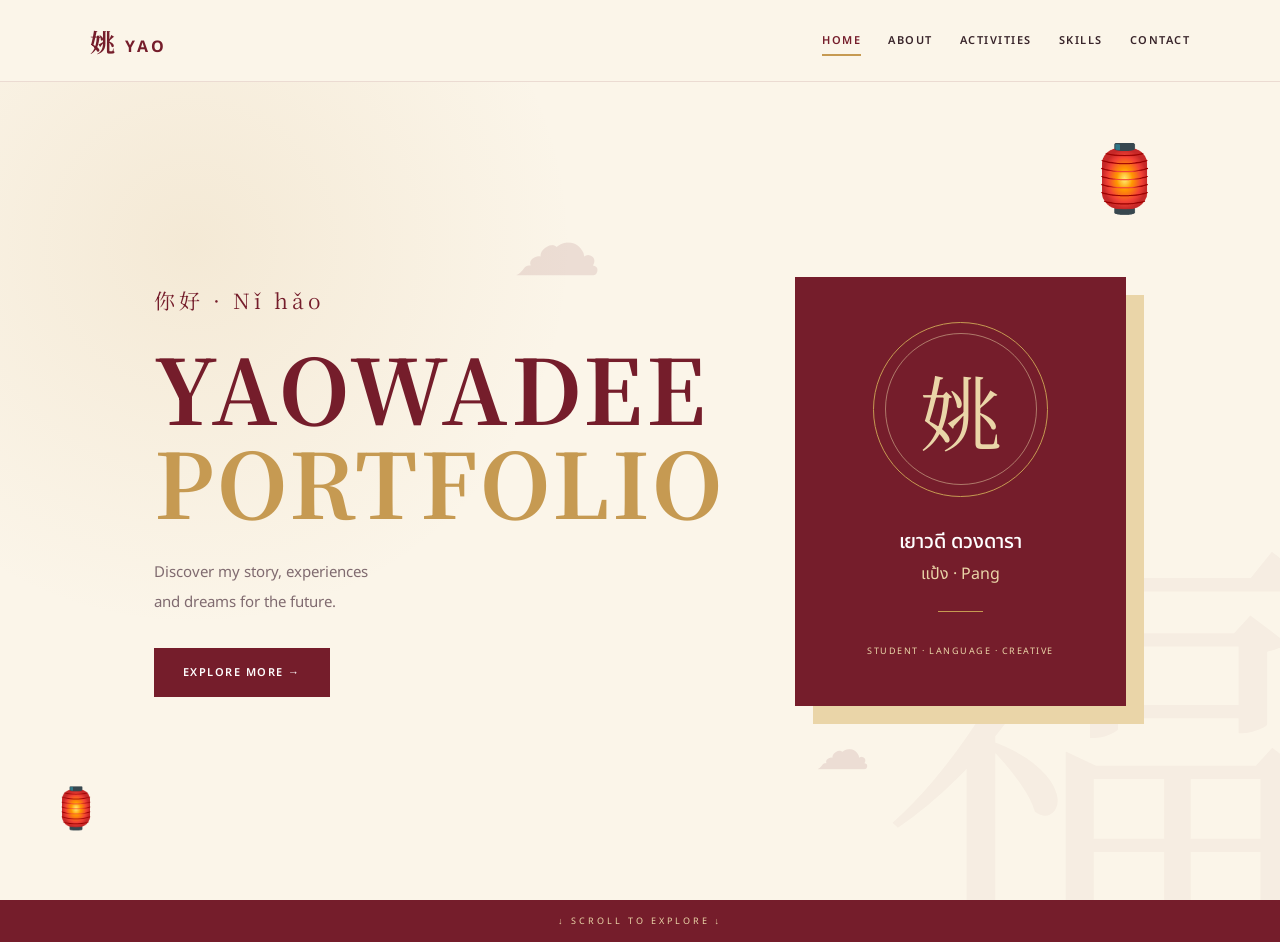
==== commit 980253fc: "index.html" ====
--- a/index.html
+++ b/index.html
@@ -1,107 +1,85 @@
-
-    <!DOCTYPE html>
+<!DOCTYPE html>
 <html lang="th">
 <head>
     <meta charset="UTF-8">
     <meta name="viewport" content="width=device-width, initial-scale=1.0">
-    <title>เยาวดี ดวงดารา | Portfolio</title>
+    <title>Yaowadee | Portfolio</title>
     <link rel="stylesheet" href="style.css">
 </head>
 
 <body>
 
-<nav class="navbar">
-    <div class="logo">🌷 Yaowadee</div>
+<header>
+    <a href="index.html" class="logo">
+        姚 <span>YAO</span>
+    </a>
 
-    <div class="menu">
-        <a href="index.html" class="active">หน้าแรก</a>
-        <a href="profile.html">ประวัติส่วนตัว</a>
-        <a href="chinese.html">ผลงานภาษาจีน</a>
-        <a href="certificates.html">เกียรติบัตร</a>
-        <a href="activities.html">กิจกรรม</a>
-        <a href="goal.html">เป้าหมายการศึกษา</a>
-    </div>
-</nav>
+    <nav>
+        <a href="index.html" class="active">HOME</a>
+        <a href="about.html">ABOUT</a>
+        <a href="activities.html">ACTIVITIES</a>
+        <a href="skills.html">SKILLS</a>
+        <a href="contact.html">CONTACT</a>
+    </nav>
 
-<section class="home-hero">
+    <button class="menu-btn">☰</button>
+</header>
 
-    <div class="home-text">
-        <p class="small-title">WELCOME TO MY PORTFOLIO 🌸</p>
+<main class="hero">
+
+    <div class="decor-cloud cloud-1">☁</div>
+    <div class="decor-cloud cloud-2">☁</div>
+
+    <div class="lantern lantern-1">🏮</div>
+    <div class="lantern lantern-2">🏮</div>
+
+    <div class="hero-text reveal">
+
+        <p class="chinese-title">
+            你好 · Nǐ hǎo
+        </p>
 
         <h1>
-            เยาวดี<br>
-            <span>ดวงดารา</span>
+            YAOWADEE
+            <span>PORTFOLIO</span>
         </h1>
 
-        <p class="home-description">
-            นักเรียนแผนการเรียนภาษาจีน
-            ผู้ที่มีความตั้งใจและพัฒนาตนเองอยู่เสมอ
-            พร้อมก้าวไปสู่เป้าหมายทางการศึกษา
+        <p class="hero-description">
+            Discover my story, experiences<br>
+            and dreams for the future.
         </p>
 
-        <div class="home-buttons">
-            <a href="profile.html" class="home-btn">รู้จักฉันมากขึ้น ✨</a>
-            <a href="chinese.html" class="home-btn pastel-btn">ผลงานภาษาจีน 🇨🇳</a>
-        </div>
-    </div>
-
-    <div class="home-photo">
-        <div class="photo-frame">
-            <img src="IMG_4136.jpeg" alt="รูปของเยาวดี ดวงดารา">
-        </div>
-
-        <div class="photo-decoration">🌸</div>
-    </div>
-
-</section>
-
-<section class="page">
-
-    <div class="section-title">
-        <p>ABOUT MY PORTFOLIO</p>
-        <h2>ยินดีต้อนรับสู่พอร์ตโฟลิโอของฉัน 🌷</h2>
-    </div>
-
-    <div class="intro-box">
-        <div class="intro-icon">💗</div>
-
-        <div>
-            <h3>เกี่ยวกับพอร์ตโฟลิโอ</h3>
-            <p>
-                พอร์ตโฟลิโอนี้รวบรวมประวัติส่วนตัว
-                ผลงานภาษาจีน เกียรติบัตร กิจกรรม
-                และเป้าหมายทางการศึกษาของฉัน
-            </p>
-        </div>
-    </div>
-
-    <div class="home-cards">
-
-        <a href="chinese.html" class="home-card">
-            <div class="home-card-icon">🇨🇳</div>
-            <h3>ผลงานภาษาจีน</h3>
-            <p>ผลงานและกิจกรรมที่เกี่ยวข้องกับภาษาจีน</p>
-        </a>
-
-        <a href="certificates.html" class="home-card">
-            <div class="home-card-icon">🏆</div>
-            <h3>เกียรติบัตร</h3>
-            <p>เกียรติบัตรและความสำเร็จที่ได้รับ</p>
-        </a>
-
-        <a href="activities.html" class="home-card">
-            <div class="home-card-icon">📸</div>
-            <h3>กิจกรรม</h3>
-            <p>กิจกรรมต่าง ๆ ที่เคยเข้าร่วม</p>
+        <a href="about.html" class="gold-btn">
+            EXPLORE MORE →
         </a>
 
     </div>
 
-</section>
+    <div class="hero-card reveal">
 
-<footer>
-    <p>🌷 Portfolio of เยาวดี ดวงดารา 🌷</p>
-</footer>
+        <div class="profile-circle">
+            <span>姚</span>
+        </div>
+
+        <h2>เยาวดี ดวงดารา</h2>
+
+        <p>แป้ง · Pang</p>
+
+        <div class="gold-line"></div>
+
+        <small>
+            STUDENT · LANGUAGE · CREATIVE
+        </small>
+
+    </div>
+
+</main>
+
+<div class="scroll-text">
+    ↓ SCROLL TO EXPLORE ↓
+</div>
+
+<script src="script.js"></script>
 
 </body>
 </html>
--- a/style.css
+++ b/style.css
@@ -1,1363 +1,1129 @@
-/* ==================================================
-   YAOWADEE PORTFOLIO
-   Main Style
-   ================================================== */
-
-
-/* ==================================================
-   1. RESET
-   ================================================== */
+@import url('https://fonts.googleapis.com/css2?family=Noto+Sans+Thai:wght@300;400;500;600;700&family=Noto+Serif+SC:wght@400;600;700&display=swap');
+
+
+:root {
+    --red: #751d2b;
+    --dark-red: #4b101a;
+    --cream: #fbf5e9;
+    --gold: #c69a52;
+    --light-gold: #ead5a8;
+    --text: #38242a;
+    --gray: #806b70;
+    --white: #fffdf8;
+}
+
 
 * {
-
     margin: 0;
-
     padding: 0;
-
     box-sizing: border-box;
-
 }
 
 
 html {
-
     scroll-behavior: smooth;
-
 }
 
 
 body {
-
-    font-family:
-        "Prompt",
-        Tahoma,
-        Arial,
-        sans-serif;
-
-    color: #6d5a70;
+    font-family: 'Noto Sans Thai', sans-serif;
+    background: var(--cream);
+    color: var(--text);
+    overflow-x: hidden;
+}
+
+
+body::before {
+    content: "云  福  云  福  云  福  云";
+    position: fixed;
+    top: 50%;
+    left: -40px;
+    transform: rotate(-90deg);
+    color: rgba(117, 29, 43, 0.06);
+    font-family: 'Noto Serif SC', serif;
+    font-size: 18px;
+    letter-spacing: 15px;
+    pointer-events: none;
+    z-index: -1;
+}
+
+
+a {
+    color: inherit;
+    text-decoration: none;
+}
+
+
+button,
+input,
+textarea {
+    font-family: inherit;
+}
+
+
+/* =========================
+   HEADER
+========================= */
+
+
+header {
+    height: 82px;
+    padding: 0 7%;
+    display: flex;
+    align-items: center;
+    justify-content: space-between;
+    background: rgba(251, 245, 233, 0.96);
+    border-bottom: 1px solid rgba(117, 29, 43, 0.12);
+    position: relative;
+    z-index: 100;
+}
+
+
+.logo {
+    color: var(--red);
+    font-family: 'Noto Serif SC', serif;
+    font-size: 25px;
+    font-weight: 700;
+    letter-spacing: 2px;
+}
+
+
+.logo span {
+    font-family: 'Noto Sans Thai', sans-serif;
+    font-size: 16px;
+    letter-spacing: 3px;
+}
+
+
+nav {
+    display: flex;
+    align-items: center;
+    gap: 27px;
+}
+
+
+nav a {
+    position: relative;
+    padding: 10px 0;
+    font-size: 11px;
+    font-weight: 600;
+    letter-spacing: 1.5px;
+    transition: 0.3s;
+}
+
+
+nav a::after {
+    content: "";
+    position: absolute;
+    left: 0;
+    bottom: 3px;
+    width: 0;
+    height: 2px;
+    background: var(--gold);
+    transition: 0.3s;
+}
+
+
+nav a:hover,
+nav a.active {
+    color: var(--red);
+}
+
+
+nav a:hover::after,
+nav a.active::after {
+    width: 100%;
+}
+
+
+.menu-btn {
+    display: none;
+    border: 0;
+    background: transparent;
+    color: var(--red);
+    font-size: 25px;
+    cursor: pointer;
+}
+
+
+/* =========================
+   HOME
+========================= */
+
+
+.hero {
+    min-height: calc(100vh - 82px);
+    padding: 70px 12%;
+    display: flex;
+    align-items: center;
+    justify-content: space-between;
+    gap: 70px;
+    position: relative;
+    overflow: hidden;
 
     background:
-        linear-gradient(
-            135deg,
-            #f8e9f5 0%,
-            #f5eafa 50%,
-            #eaf3fa 100%
-        );
-
-    min-height: 100vh;
-
-}
-
-
-
-/* ==================================================
-   2. HEADER
-   ================================================== */
-
-.header {
-
+        radial-gradient(
+            circle at 15% 20%,
+            rgba(198, 154, 82, 0.13),
+            transparent 30%
+        ),
+        var(--cream);
+}
+
+
+.hero::after {
+    content: "福";
+    position: absolute;
+    right: -50px;
+    bottom: -150px;
+    font-family: 'Noto Serif SC', serif;
+    font-size: 450px;
+    color: rgba(117, 29, 43, 0.035);
+    z-index: 0;
+}
+
+
+.hero-text {
+    position: relative;
+    z-index: 2;
+}
+
+
+.chinese-title {
+    color: var(--red);
+    font-family: 'Noto Serif SC', serif;
+    font-size: 21px;
+    letter-spacing: 4px;
+    margin-bottom: 25px;
+}
+
+
+.hero h1 {
+    color: var(--red);
+    font-family: 'Noto Serif SC', serif;
+    font-size: clamp(50px, 7vw, 95px);
+    line-height: 1.05;
+    letter-spacing: 3px;
+}
+
+
+.hero h1 span {
+    display: block;
+    color: var(--gold);
+}
+
+
+.hero-description {
+    margin: 30px 0;
+    color: var(--gray);
+    line-height: 2;
+    font-size: 15px;
+}
+
+
+.gold-btn {
+    display: inline-block;
+    padding: 15px 28px;
+    border: 1px solid var(--red);
+    background: var(--red);
+    color: white;
+    font-size: 11px;
+    letter-spacing: 1.5px;
+    font-weight: 600;
+    cursor: pointer;
+    transition: 0.3s;
+}
+
+
+.gold-btn:hover {
+    background: var(--gold);
+    border-color: var(--gold);
+    transform: translateY(-4px);
+    box-shadow: 0 12px 25px rgba(117, 29, 43, 0.18);
+}
+
+
+.hero-card {
+    width: 350px;
+    min-height: 400px;
+    padding: 45px 25px;
+    background: var(--red);
+    color: white;
+    text-align: center;
+    position: relative;
+    z-index: 2;
+    box-shadow: 18px 18px 0 var(--light-gold);
+}
+
+
+.profile-circle {
+    width: 175px;
+    height: 175px;
+    margin: 0 auto 30px;
+    border: 1px solid var(--gold);
+    border-radius: 50%;
+    display: flex;
+    justify-content: center;
+    align-items: center;
+    position: relative;
+}
+
+
+.profile-circle::before {
+    content: "";
+    width: 150px;
+    height: 150px;
+    border: 1px solid rgba(234, 213, 168, 0.5);
+    border-radius: 50%;
+    position: absolute;
+}
+
+
+.profile-circle span {
+    color: var(--light-gold);
+    font-family: 'Noto Serif SC', serif;
+    font-size: 82px;
+}
+
+
+.hero-card h2 {
+    font-size: 20px;
+    font-weight: 500;
+}
+
+
+.hero-card p {
+    color: var(--light-gold);
+    margin-top: 5px;
+}
+
+
+.gold-line {
+    width: 45px;
+    height: 1px;
+    background: var(--gold);
+    margin: 25px auto;
+}
+
+
+.hero-card small {
+    color: var(--light-gold);
+    font-size: 9px;
+    letter-spacing: 1.5px;
+}
+
+
+.lantern {
+    position: absolute;
+    font-size: 65px;
+    z-index: 3;
+    animation: floating 4s ease-in-out infinite;
+}
+
+
+.lantern-1 {
+    top: 50px;
+    right: 9%;
+}
+
+
+.lantern-2 {
+    left: 4%;
+    bottom: 60px;
+    font-size: 40px;
+    animation-delay: 1s;
+}
+
+
+.decor-cloud {
+    position: absolute;
+    color: rgba(117, 29, 43, 0.11);
+    font-size: 90px;
+    z-index: 0;
+}
+
+
+.cloud-1 {
+    top: 12%;
+    left: 40%;
+}
+
+
+.cloud-2 {
+    right: 32%;
+    bottom: 13%;
+    font-size: 55px;
+}
+
+
+.scroll-text {
+    padding: 14px;
+    text-align: center;
+    background: var(--red);
+    color: var(--light-gold);
+    font-size: 9px;
+    letter-spacing: 3px;
+}
+
+
+/* =========================
+   GENERAL PAGE
+========================= */
+
+
+.page {
+    max-width: 1250px;
+    margin: auto;
+    padding: 85px 7%;
+}
+
+
+.page-title {
+    text-align: center;
+    margin-bottom: 60px;
+}
+
+
+.page-title p {
+    margin-bottom: 13px;
+    color: var(--gold);
+    font-family: 'Noto Serif SC', serif;
+    font-size: 14px;
+    letter-spacing: 3px;
+}
+
+
+.page-title h1 {
+    color: var(--red);
+    font-family: 'Noto Serif SC', serif;
+    font-size: clamp(38px, 5vw, 65px);
+    letter-spacing: 3px;
+}
+
+
+.page-title h1 span {
+    color: var(--gold);
+}
+
+
+.page-intro {
+    margin-top: -30px;
+    margin-bottom: 45px;
+    color: var(--gray);
+    text-align: center;
+}
+
+
+/* =========================
+   ABOUT
+========================= */
+
+
+.about-grid {
+    display: grid;
+    grid-template-columns: 0.8fr 1.2fr;
+    gap: 65px;
+    align-items: center;
+}
+
+
+.profile-box {
+    min-height: 400px;
+    padding: 40px 20px;
+    background: var(--red);
+    color: white;
+    text-align: center;
+    display: flex;
+    flex-direction: column;
+    justify-content: center;
+    align-items: center;
+    position: relative;
+    box-shadow: 15px 15px 0 var(--light-gold);
+}
+
+
+.large-chinese {
+    width: 165px;
+    height: 165px;
+    border: 1px solid var(--gold);
+    border-radius: 50%;
+    display: flex;
+    justify-content: center;
+    align-items: center;
+    font-family: 'Noto Serif SC', serif;
+    font-size: 90px;
+    color: var(--light-gold);
+    margin-bottom: 25px;
+}
+
+
+.profile-box h2 {
+    font-family: 'Noto Serif SC', serif;
+    letter-spacing: 3px;
+}
+
+
+.profile-box p {
+    margin-top: 5px;
+    color: var(--light-gold);
+}
+
+
+.red-stamp {
+    position: absolute;
+    right: 20px;
+    bottom: 20px;
+    padding: 7px;
+    border: 2px solid #d7a8a8;
+    color: #d7a8a8;
+    font-family: 'Noto Serif SC', serif;
+    transform: rotate(-10deg);
+}
+
+
+.about-text h2 {
+    margin-bottom: 20px;
+    color: var(--red);
+    font-size: 27px;
+}
+
+
+.about-text > p {
+    margin-bottom: 18px;
+    color: #6f5b60;
+    font-size: 15px;
+    line-height: 2;
+}
+
+
+.quote-box {
+    margin-top: 25px;
+    padding: 17px 20px;
+    border-left: 3px solid var(--gold);
+    background: rgba(198, 154, 82, 0.08);
+}
+
+
+.quote-box strong {
+    display: block;
+    color: var(--red);
+    font-family: 'Noto Serif SC', serif;
+    font-size: 20px;
+}
+
+
+.quote-box small {
+    display: block;
+    margin-top: 8px;
+    color: var(--gray);
+    font-size: 12px;
+}
+
+
+/* =========================
+   EDUCATION
+========================= */
+
+
+.education-section {
+    margin-top: 120px;
+}
+
+
+.section-title {
+    margin-bottom: 45px;
+    text-align: center;
+}
+
+
+.section-title p {
+    margin-bottom: 10px;
+    color: var(--gold);
+    font-family: 'Noto Serif SC', serif;
+}
+
+
+.section-title h2 {
+    color: var(--red);
+    font-family: 'Noto Serif SC', serif;
+    font-size: 35px;
+}
+
+
+.section-title h2 span {
+    color: var(--gold);
+}
+
+
+.education-grid {
+    display: grid;
+    grid-template-columns: repeat(3, 1fr);
+    gap: 25px;
+}
+
+
+.education-card {
+    padding: 35px 25px;
+    background: white;
+    border: 1px solid rgba(117, 29, 43, 0.1);
+    position: relative;
+    transition: 0.3s;
+}
+
+
+.education-card:hover {
+    transform: translateY(-8px);
+    border-color: var(--gold);
+    box-shadow: 0 15px 30px rgba(117, 29, 43, 0.08);
+}
+
+
+.card-number {
+    position: absolute;
+    right: 20px;
+    top: 20px;
+    color: var(--gold);
+    font-size: 12px;
+}
+
+
+.education-icon {
+    margin-bottom: 20px;
+    color: var(--red);
+    font-family: 'Noto Serif SC', serif;
+    font-size: 55px;
+}
+
+
+.education-label {
+    margin-bottom: 12px;
+    color: var(--gold);
+    font-size: 12px;
+}
+
+
+.education-card h3 {
+    margin-bottom: 8px;
+    color: var(--red);
+    font-size: 20px;
+}
+
+
+.education-card p {
+    margin-bottom: 10px;
+    color: var(--gray);
+}
+
+
+.education-card small {
+    color: #9a8386;
+    font-size: 12px;
+}
+
+
+/* =========================
+   ACTIVITIES
+========================= */
+
+
+.activity-grid {
+    display: grid;
+    grid-template-columns: repeat(2, 1fr);
+    gap: 25px;
+}
+
+
+.activity-card {
+    min-height: 290px;
+    padding: 35px;
+    background: white;
+    border: 1px solid rgba(117, 29, 43, 0.1);
+    position: relative;
+    overflow: hidden;
+    transition: 0.3s;
+}
+
+
+.activity-card:hover {
+    transform: translateY(-8px);
+    border-color: var(--gold);
+    box-shadow: 0 15px 30px rgba(117, 29, 43, 0.08);
+}
+
+
+.activity-card::after {
+    content: "福";
+    position: absolute;
+    right: -25px;
+    bottom: -70px;
+    color: rgba(117, 29, 43, 0.04);
+    font-family: 'Noto Serif SC', serif;
+    font-size: 190px;
+}
+
+
+.activity-top {
+    display: flex;
+    justify-content: space-between;
+    color: var(--gold);
+    font-size: 11px;
+    letter-spacing: 2px;
+}
+
+
+.activity-symbol {
+    margin: 25px 0 15px;
+    color: var(--red);
+    font-family: 'Noto Serif SC', serif;
+    font-size: 55px;
+}
+
+
+.activity-card h2 {
+    margin-bottom: 8px;
+    color: var(--red);
+    font-size: 21px;
+}
+
+
+.activity-card p {
+    margin-bottom: 15px;
+    color: var(--gold);
+}
+
+
+.activity-card small {
+    max-width: 380px;
+    display: block;
+    color: var(--gray);
+    line-height: 1.8;
+}
+
+
+/* =========================
+   SKILLS
+========================= */
+
+
+.skills-intro {
+    margin-bottom: 50px;
+    text-align: center;
+}
+
+
+.skills-intro h2 {
+    margin-bottom: 13px;
+    color: var(--red);
+    font-family: 'Noto Serif SC', serif;
+    font-size: 27px;
+}
+
+
+.skills-intro p {
+    color: var(--gray);
+}
+
+
+.skills-grid {
+    display: grid;
+    grid-template-columns: repeat(3, 1fr);
+    gap: 20px;
+}
+
+
+.skill-card {
+    padding: 35px 20px;
+    background: white;
+    border: 1px solid rgba(117, 29, 43, 0.1);
+    text-align: center;
+    transition: 0.35s;
+}
+
+
+.skill-card:hover {
+    transform: translateY(-10px);
+    background: var(--red);
+}
+
+
+.skill-icon {
+    margin-bottom: 20px;
+    color: var(--gold);
+    font-family: 'Noto Serif SC', serif;
+    font-size: 60px;
+}
+
+
+.skill-card h2 {
+    margin-bottom: 9px;
+    color: var(--red);
+    font-size: 18px;
+}
+
+
+.skill-card p {
+    margin-bottom: 20px;
+    color: var(--gray);
+    font-size: 13px;
+}
+
+
+.skill-card span {
+    color: var(--gold);
+    font-size: 11px;
+}
+
+
+.skill-card:hover h2,
+.skill-card:hover p {
+    color: white;
+}
+
+
+/* =========================
+   CONTACT
+========================= */
+
+
+.contact-grid {
+    display: grid;
+    grid-template-columns: 1fr 1fr;
+    gap: 65px;
+    align-items: start;
+}
+
+
+.contact-symbol {
+    margin-bottom: 15px;
+    color: var(--red);
+    font-family: 'Noto Serif SC', serif;
+    font-size: 80px;
+}
+
+
+.contact-info h2 {
+    margin-bottom: 15px;
+    color: var(--red);
+    font-family: 'Noto Serif SC', serif;
+    font-size: 32px;
+}
+
+
+.contact-info > p {
+    margin-bottom: 35px;
+    color: var(--gray);
+    line-height: 2;
+}
+
+
+.contact-item {
+    display: flex;
+    gap: 20px;
+    align-items: center;
+    margin-bottom: 25px;
+}
+
+
+.contact-item > span {
+    width: 45px;
+    height: 45px;
+    border: 1px solid var(--gold);
+    display: flex;
+    justify-content: center;
+    align-items: center;
+    color: var(--gold);
+    font-size: 21px;
+}
+
+
+.contact-item small {
+    color: var(--gold);
+    font-size: 10px;
+    letter-spacing: 1px;
+}
+
+
+.contact-item p {
+    margin-top: 3px;
+    color: var(--red);
+}
+
+
+.contact-form {
+    padding: 40px;
+    background: white;
+    border: 1px solid rgba(117, 29, 43, 0.1);
+}
+
+
+.contact-form h2 {
+    margin-bottom: 30px;
+    color: var(--red);
+    font-size: 23px;
+}
+
+
+.contact-form label {
+    display: block;
+    margin-bottom: 7px;
+    color: #6f5b60;
+    font-size: 13px;
+}
+
+
+.contact-form input,
+.contact-form textarea {
     width: 100%;
-
-    background: rgba(255,255,255,0.92);
-
-    border-bottom:
-        1px solid #ead8e8;
-
-    position: sticky;
-
-    top: 0;
-
-    z-index: 1000;
-
-    backdrop-filter: blur(10px);
-
-}
-
-
-.navbar {
-
-    max-width: 1050px;
-
-    margin: auto;
-
-    min-height: 70px;
-
-    display: flex;
-
-    justify-content: center;
-
-    align-items: center;
-
-    gap: 8px;
-
-    padding: 10px 20px;
-
-}
-
-
-.nav-link {
-
-    text-decoration: none;
-
-    color: #765f7b;
-
+    margin-bottom: 20px;
+    padding: 13px 15px;
+    border: 1px solid #eadfe0;
+    outline: none;
+    background: var(--cream);
+    color: var(--text);
     font-size: 14px;
-
-    padding:
-        10px 18px;
-
-    border-radius: 30px;
-
+    resize: vertical;
+}
+
+
+.contact-form input:focus,
+.contact-form textarea:focus {
+    border-color: var(--gold);
+}
+
+
+.contact-form .gold-btn {
+    width: 100%;
+}
+
+
+#formMessage {
+    margin-top: 15px;
+    color: var(--red);
+    font-size: 13px;
+}
+
+
+/* =========================
+   ANIMATION
+========================= */
+
+
+.reveal {
+    opacity: 0;
+    transform: translateY(25px);
     transition:
-        0.3s ease;
-
-    white-space: nowrap;
-
-}
-
-
-.nav-link:hover {
-
-    background: #f7dceb;
-
-    color: #c45d91;
-
-    transform: translateY(-2px);
-
-}
-
-
-.nav-link.active {
-
-    background:
-        linear-gradient(
-            135deg,
-            #f3a8ca,
-            #c99ae1
-        );
-
-    color: white;
-
-    box-shadow:
-        0 5px 15px rgba(200,130,180,0.25);
-
-}
-
-
-
-/* ==================================================
-   3. MAIN CONTAINER
-   ================================================== */
-
-.container {
-
-    width: 100%;
-
-    max-width: 950px;
-
-    margin: auto;
-
-    padding:
-        60px 20px;
-
-}
-
-
-
-/* ==================================================
-   4. CARD
-   ================================================== */
-
-.home-card,
-.about-card,
-.education-card,
-.activity-card,
-.contact-card {
-
-    background:
-        rgba(255,255,255,0.93);
-
-    border:
-        1px solid #ead8e8;
-
-    border-radius: 25px;
-
-    padding:
-        50px;
-
-    text-align: center;
-
-    box-shadow:
-        0 15px 40px
-        rgba(123,91,135,0.12);
-
-    position: relative;
-
-    overflow: hidden;
-
-}
-
-
-/* เส้นตกแต่งด้านบน */
-
-.home-card::before,
-.about-card::before,
-.education-card::before,
-.activity-card::before,
-.contact-card::before {
-
-    content: "";
-
-    position: absolute;
-
-    top: 0;
-
-    left: 0;
-
-    width: 100%;
-
-    height: 6px;
-
-    background:
-        linear-gradient(
-            90deg,
-            #f4a8c9,
-            #c6a5e5,
-            #9eddeb
-        );
-
-}
-
-
-
-/* ==================================================
-   5. TITLES
-   ================================================== */
-
-.main-title {
-
-    font-family: "Mali", sans-serif;
-
-    color: #79557f;
-
-    font-size: 42px;
-
-    font-weight: 700;
-
-    margin-bottom: 8px;
-
-}
-
-
-.subtitle {
-
-    color: #c68aaa;
-
-    font-size: 16px;
-
-    margin-bottom: 30px;
-
-}
-
-
-.page-title {
-
-    font-family: "Mali", sans-serif;
-
-    color: #79557f;
-
-    font-size: 32px;
-
-    margin-bottom: 35px;
-
-}
-
-
-
-/* ==================================================
-   6. IMAGE
-   ================================================== */
-
-.cute-image {
-
-    margin:
-        0 auto 30px;
-
-    background:
-        linear-gradient(
-            135deg,
-            #ffd8e9,
-            #d8c7ee
-        );
-
-    padding: 7px;
-
-    border-radius: 20px;
-
-    position: relative;
-
-}
-
-
-.cute-image::before {
-
-    content: "♡";
-
-    position: absolute;
-
-    top: -15px;
-
-    right: -12px;
-
-    width: 35px;
-
-    height: 35px;
-
-    display: flex;
-
-    justify-content: center;
-
-    align-items: center;
-
-    background: #fff0a9;
-
-    color: #d982a9;
-
-    border-radius: 50%;
-
-    font-size: 20px;
-
-    box-shadow:
-        0 5px 10px rgba(0,0,0,0.08);
-
-}
-
-
-.home-image {
-
-    width: 280px;
-
-    height: 280px;
-
-}
-
-
-.about-image {
-
-    width: 260px;
-
-    height: 260px;
-
-}
-
-
-.cute-image img {
-
-    width: 100%;
-
-    height: 100%;
-
-    object-fit: cover;
-
-    border-radius: 15px;
-
-    display: block;
-
-}
-
-
-
-/* ==================================================
-   7. HOME TEXT
-   ================================================== */
-
-.home-text {
-
-    line-height: 2;
-
-    font-size: 17px;
-
-    margin-bottom: 28px;
-
-}
-
-
-.home-text h2 {
-
-    font-family: "Mali", sans-serif;
-
-    color: #df79a8;
-
-    font-size: 27px;
-
-    margin-bottom: 5px;
-
-}
-
-
-.home-text p {
-
-    margin-bottom: 3px;
-
-}
-
-
-
-/* ==================================================
-   8. BUTTON
-   ================================================== */
-
-.pink-button {
-
-    display: inline-block;
-
-    text-decoration: none;
-
-    color: white;
-
-    background:
-        linear-gradient(
-            135deg,
-            #ee9fc3,
-            #b996d9
-        );
-
-    padding:
-        12px 28px;
-
-    border-radius: 30px;
-
-    font-size: 15px;
-
-    box-shadow:
-        0 7px 18px
-        rgba(190,120,170,0.22);
-
-    transition:
-        0.3s ease;
-
-}
-
-
-.pink-button:hover {
-
-    transform:
-        translateY(-3px);
-
-    box-shadow:
-        0 10px 22px
-        rgba(190,120,170,0.3);
-
-}
-
-
-
-/* ==================================================
-   9. ABOUT
-   ================================================== */
-
-.yellow-title {
-
-    display: inline-block;
-
-    background: #fff0a8;
-
-    border:
-        3px solid #f4a6c7;
-
-    border-radius: 18px;
-
-    padding:
-        12px 25px;
-
-    margin-bottom: 28px;
-
-    box-shadow:
-        0 0 18px
-        rgba(244,166,199,0.35);
-
-}
-
-
-.yellow-title h1 {
-
-    font-family: "Mali", sans-serif;
-
-    color: #d978a6;
-
-    font-size: 25px;
-
-}
-
-
-.about-content {
-
-    max-width: 780px;
-
-    margin: auto;
-
-    text-align: left;
-
-    background: #fff6fb;
-
-    border:
-        1px solid #f0d9e6;
-
-    border-radius: 18px;
-
-    padding:
-        28px 32px;
-
-    line-height: 2;
-
-    font-size: 16px;
-
-}
-
-
-.about-content p {
-
-    margin-bottom: 15px;
-
-}
-
-
-.thank-you {
-
-    text-align: center;
-
-    color: #d47da5;
-
-    font-weight: 600;
-
-    margin-bottom: 0 !important;
-
-}
-
-
-
-/* ==================================================
-   10. EDUCATION
-   ================================================== */
-
-.education-box {
-
-    max-width: 750px;
-
-    margin:
-        0 auto 35px;
-
-    background: #fff5fa;
-
-    border:
-        1px solid #ecd8e6;
-
-    border-radius: 20px;
-
-    padding: 30px;
-
-}
-
-
-.education-icon {
-
-    font-size: 45px;
-
-    margin-bottom: 12px;
-
-}
-
-
-.education-box h2 {
-
-    color: #7c5d83;
-
-    font-family: "Mali", sans-serif;
-
-    font-size: 21px;
-
-    margin-bottom: 18px;
-
-}
-
-
-.education-box p {
-
-    line-height: 2;
-
-}
-
-
-
-/* ==================================================
-   11. BLUE GLOW TITLE
-   ================================================== */
-
-.blue-glow-title {
-
-    display: inline-block;
-
-    background:
-        #b9eff8;
-
-    border:
-        3px solid #82dbea;
-
-    border-radius: 18px;
-
-    padding:
-        13px 28px;
-
-    margin:
-        10px auto 28px;
-
-    box-shadow:
-        0 0 8px #9de8f2,
-        0 0 20px rgba(120,220,235,0.5),
-        0 0 35px rgba(120,220,235,0.25);
-
-}
-
-
-.blue-glow-title h2,
-.blue-glow-title h1 {
-
-    color: #438c9a;
-
-    font-family: "Mali", sans-serif;
-
-}
-
-
-.big-title {
-
-    padding:
-        15px 45px;
-
-    margin-bottom: 35px;
-
-}
-
-
-.big-title h1 {
-
-    font-size: 30px;
-
-}
-
-
-
-/* ==================================================
-   12. UNIVERSITY
-   ================================================== */
-
-.university-card {
-
-    max-width: 650px;
-
-    margin:
-        0 auto 35px;
-
-    background:
-        linear-gradient(
-            135deg,
-            #f8edff,
-            #fff5fa
-        );
-
-    border:
-        1px solid #dfcce9;
-
-    border-radius: 20px;
-
-    padding: 30px;
-
-}
-
-
-.university-icon {
-
-    font-size: 45px;
-
-    margin-bottom: 10px;
-
-}
-
-
-.university-card h2 {
-
-    color: #76577e;
-
-    font-family: "Mali", sans-serif;
-
-    margin-bottom: 22px;
-
-}
-
-
-.faculty {
-
-    display: flex;
-
-    justify-content: center;
-
-    align-items: center;
-
-    gap: 15px;
-
-    background: #ffffff;
-
-    border-radius: 15px;
-
-    padding: 18px;
-
-}
-
-
-.faculty span {
-
-    font-size: 30px;
-
-}
-
-
-.faculty p {
-
-    line-height: 1.8;
-
-}
-
-
-
-/* ==================================================
-   13. ACTIVITY
-   ================================================== */
-
-.chinese-title {
-
-    color: #d477a5;
-
-    font-family: "Mali", sans-serif;
-
-    margin-bottom: 22px;
-
-}
-
-
-.big-activity-image {
-
-    width: 85%;
-
-    max-width: 700px;
-
-    height: 360px;
-
-    margin: 0 auto 25px;
-
-    padding: 7px;
-
-    background:
-        linear-gradient(
-            135deg,
-            #f4c2d9,
-            #b7dce9
-        );
-
-    border-radius: 20px;
-
-}
-
-
-.big-activity-image img {
-
-    width: 100%;
-
-    height: 100%;
-
-    object-fit: cover;
-
-    border-radius: 14px;
-
-}
-
-
-.activity-name {
-
-    color: #76587e;
-
-    font-family: "Mali", sans-serif;
-
-    font-size: 21px;
-
-    margin-bottom: 28px;
-
-}
-
-
-
-/* ==================================================
-   14. GALLERY
-   5 รูป x 2 แถว
-   ================================================== */
-
-.activity-gallery {
-
-    max-width: 800px;
-
-    margin:
-        0 auto 30px;
-
-    display: grid;
-
-    grid-template-columns:
-        repeat(5, 1fr);
-
-    gap: 12px;
-
-}
-
-
-.gallery-item {
-
-    aspect-ratio: 1 / 1;
-
-    background: #f5e5f0;
-
-    padding: 5px;
-
-    border:
-        1px solid #e6cede;
-
-    border-radius: 13px;
-
-    transition: 0.3s;
-
-}
-
-
-.gallery-item:hover {
-
-    transform:
-        translateY(-5px);
-
-    box-shadow:
-        0 8px 18px
-        rgba(130,90,130,0.15);
-
-}
-
-
-.gallery-item img {
-
-    width: 100%;
-
-    height: 100%;
-
-    object-fit: cover;
-
-    border-radius: 9px;
-
-    display: block;
-
-}
-
-
-
-/* ==================================================
-   15. ACTIVITY DESCRIPTION
-   ================================================== */
-
-.activity-description {
-
-    max-width: 780px;
-
-    margin:
-        0 auto 35px;
-
-    padding:
-        23px 28px;
-
-    background: #fff5fa;
-
-    border:
-        1px solid #efd8e5;
-
-    border-radius: 18px;
-
-    line-height: 2;
-
-    text-align: left;
-
-}
-
-
-
-/* ==================================================
-   16. SKILL
-   ================================================== */
-
-.skill-section {
-
-    margin-top: 20px;
-
-    margin-bottom: 35px;
-
-}
-
-
-.skill-grid {
-
-    max-width: 750px;
-
-    margin: auto;
-
-    display: grid;
-
-    grid-template-columns:
-        repeat(2, 1fr);
-
-    gap: 15px;
-
-}
-
-
-.skill-card {
-
-    background:
-        #f8eff8;
-
-    border:
-        1px solid #e4d2e5;
-
-    border-radius: 16px;
-
-    padding:
-        18px;
-
-    display: flex;
-
-    align-items: center;
-
-    gap: 12px;
-
-    text-align: left;
-
-    transition: 0.3s;
-
-}
-
-
-.skill-card:hover {
-
-    transform:
-        translateY(-3px);
-
-}
-
-
-.skill-card span {
-
-    font-size: 25px;
-
-}
-
-
-.skill-card p {
-
-    line-height: 1.6;
-
-    font-size: 14px;
-
-}
-
-
-
-/* ==================================================
-   17. CONTACT
-   ================================================== */
-
-.contact-intro {
-
-    margin-bottom: 28px;
-
-    font-size: 17px;
-
-}
-
-
-.contact-list {
-
-    max-width: 650px;
-
-    margin:
-        0 auto 30px;
-
-    display: flex;
-
-    flex-direction: column;
-
-    gap: 14px;
-
-}
-
-
-.contact-box {
-
-    display: flex;
-
-    align-items: center;
-
-    gap: 18px;
-
-    background: #fff3f9;
-
-    border:
-        1px solid #ead5e3;
-
-    border-radius: 17px;
-
-    padding: 18px 25px;
-
-    text-align: left;
-
-    transition: 0.3s;
-
-}
-
-
-.contact-box:hover {
-
-    transform:
-        translateX(5px);
-
-}
-
-
-.contact-icon {
-
-    width: 50px;
-
-    height: 50px;
-
-    display: flex;
-
-    justify-content: center;
-
-    align-items: center;
-
-    background: #f6d7e8;
-
-    border-radius: 50%;
-
-    font-size: 24px;
-
-}
-
-
-.contact-box small {
-
-    display: block;
-
-    color: #a68da5;
-
-    font-size: 12px;
-
-    margin-bottom: 2px;
-
-}
-
-
-.contact-box strong {
-
-    display: block;
-
-    color: #72567a;
-
-    font-size: 17px;
-
-}
-
-
-
-/* ==================================================
-   18. CONTACT IMAGE
-   ================================================== */
-
-.contact-image {
-
-    width: 260px;
-
-    height: 260px;
-
-    margin:
-        20px auto 25px;
-
-    padding: 7px;
-
-    background:
-        linear-gradient(
-            135deg,
-            #ffd5e7,
-            #cdb8e6
-        );
-
-    border-radius: 20px;
-
-}
-
-
-.contact-image img {
-
-    width: 100%;
-
-    height: 100%;
-
-    object-fit: cover;
-
-    border-radius: 14px;
-
-}
-
-
-.contact-end {
-
-    color: #c27d9f;
-
-}
-
-
-
-/* ==================================================
-   19. FOOTER
-   ================================================== */
-
-footer {
-
-    text-align: center;
-
-    padding:
-        20px;
-
-    color: #927c96;
-
-    font-size: 13px;
-
-}
-
-
-
-/* ==================================================
-   20. RESPONSIVE
-   สำหรับโทรศัพท์ / iPad
-   ================================================== */
-
-@media (max-width: 750px) {
-
-
-    .navbar {
-
-        overflow-x: auto;
-
-        justify-content:
-            flex-start;
-
-        padding:
-            10px;
-
-    }
-
-
-    .nav-link {
-
-        font-size: 12px;
-
-        padding:
-            9px 12px;
-
-    }
-
-
-    .container {
-
-        padding:
-            35px 12px;
-
-    }
-
-
-    .home-card,
-    .about-card,
-    .education-card,
-    .activity-card,
-    .contact-card {
-
-        padding:
-            40px 18px;
-
-        border-radius: 20px;
-
-    }
-
-
-    .main-title {
-
-        font-size: 30px;
-
+        opacity 0.8s ease,
+        transform 0.8s ease;
+}
+
+
+.reveal.show {
+    opacity: 1;
+    transform: translateY(0);
+}
+
+
+@keyframes floating {
+
+    0%,
+    100% {
+        transform: translateY(0);
+    }
+
+    50% {
+        transform: translateY(-15px);
+    }
+
+}
+
+
+/* =========================
+   TABLET
+========================= */
+
+
+@media (max-width: 950px) {
+
+    header {
+        padding: 0 5%;
+    }
+
+    nav {
+        gap: 15px;
+    }
+
+    nav a {
+        font-size: 10px;
+    }
+
+    .hero {
+        padding: 60px 7%;
+    }
+
+    .hero-card {
+        width: 300px;
+    }
+
+    .about-grid,
+    .contact-grid {
+        gap: 35px;
+    }
+
+    .skills-grid {
+        grid-template-columns: repeat(2, 1fr);
+    }
+
+}
+
+
+/* =========================
+   MOBILE
+========================= */
+
+
+@media (max-width: 680px) {
+
+    header {
+        height: 70px;
+        padding: 0 6%;
+    }
+
+
+    .menu-btn {
+        display: block;
+    }
+
+
+    nav {
+        display: none;
+        position: absolute;
+        top: 70px;
+        left: 0;
+        width: 100%;
+        padding: 10px 0;
+        background: var(--cream);
+        border-bottom: 1px solid rgba(117, 29, 43, 0.1);
+        flex-direction: column;
+        gap: 0;
+    }
+
+
+    nav.open {
+        display: flex;
+    }
+
+
+    nav a {
+        width: 100%;
+        padding: 13px;
+        text-align: center;
+        font-size: 11px;
+    }
+
+
+    nav a::after {
+        display: none;
+    }
+
+
+    .hero {
+        min-height: auto;
+        padding: 65px 25px 80px;
+        flex-direction: column;
+        text-align: center;
+        gap: 60px;
+    }
+
+
+    .hero h1 {
+        font-size: 45px;
+    }
+
+
+    .hero-card {
+        width: 100%;
+        max-width: 350px;
+    }
+
+
+    .lantern-1 {
+        top: 15px;
+        right: 10px;
+        font-size: 42px;
+    }
+
+
+    .lantern-2 {
+        bottom: 25px;
+        left: 10px;
+    }
+
+
+    .page {
+        padding: 60px 25px;
     }
 
 
     .page-title {
-
-        font-size: 25px;
-
-    }
-
-
-    .home-image {
-
-        width: 230px;
-
-        height: 230px;
-
-    }
-
-
-    .about-image {
-
-        width: 220px;
-
-        height: 220px;
-
-    }
-
-
-    .about-content {
-
-        padding:
-            20px;
-
-        font-size: 14px;
-
-        line-height: 1.9;
-
-    }
-
-
-    .activity-gallery {
-
-        grid-template-columns:
-            repeat(2, 1fr);
-
-    }
-
-
-    .big-activity-image {
-
-        width: 100%;
-
-        height: 260px;
-
-    }
-
-
-    .skill-grid {
-
-        grid-template-columns:
-            1fr;
-
-    }
-
-
-    .faculty {
-
-        flex-direction:
-            column;
-
-        text-align: center;
-
-    }
-
-}
-
-
-
-/* ==================================================
-   21. จอเล็กมาก
-   ================================================== */
-
-@media (max-width: 430px) {
-
-
-    .nav-link {
-
-        font-size: 11px;
-
-        padding:
-            8px 10px;
-
-    }
-
-
-    .main-title {
-
-        font-size: 26px;
-
-    }
-
-
-    .home-image {
-
-        width: 200px;
-
-        height: 200px;
-
-    }
-
-
-    .about-image {
-
-        width: 200px;
-
-        height: 200px;
-
-    }
-
-
-    .yellow-title h1 {
-
-        font-size: 19px;
-
-    }
-
-
-    .blue-glow-title h2 {
-
-        font-size: 18px;
-
-    }
-
-
-    .big-title h1 {
-
-        font-size: 24px;
-
-    }
-
-
-    .activity-gallery {
-
-        grid-template-columns:
-            repeat(2, 1fr);
-
-    }
-
-
-    .contact-image {
-
-        width: 210px;
-
-        height: 210px;
-
-    }
-
-}
+        margin-bottom: 45px;
+    }
+
+
+    .page-title h1 {
+        font-size: 38px;
+    }
+
+
+    .about-grid,
+    .contact-grid {
+        grid-template-columns: 1fr;
+    }
+
+
+    .profile-box {
+        min-height: 340px;
+    }
+
+
+    .education-grid,
+    .activity-grid {
+        grid-template-columns: 1fr;
+    }
+
+
+    .education-section {
+        margin-top: 90px;
+    }
+
+
+    .skills-grid {
+        grid-template-columns: 1fr 1fr;
+        gap: 15px;
+    }
+
+
+    .skill-card {
+        padding: 25px 10px;
+    }
+
+
+    .skill-card h2 {
+        font-size: 15px;
+    }
+
+
+    .skill-icon {
+        font-size: 45px;
+    }
+
+
+    .contact-form {
+        padding: 25px;
+    }
+
+
+    .contact-symbol {
+        font-size: 65px;
+    }
+
+}
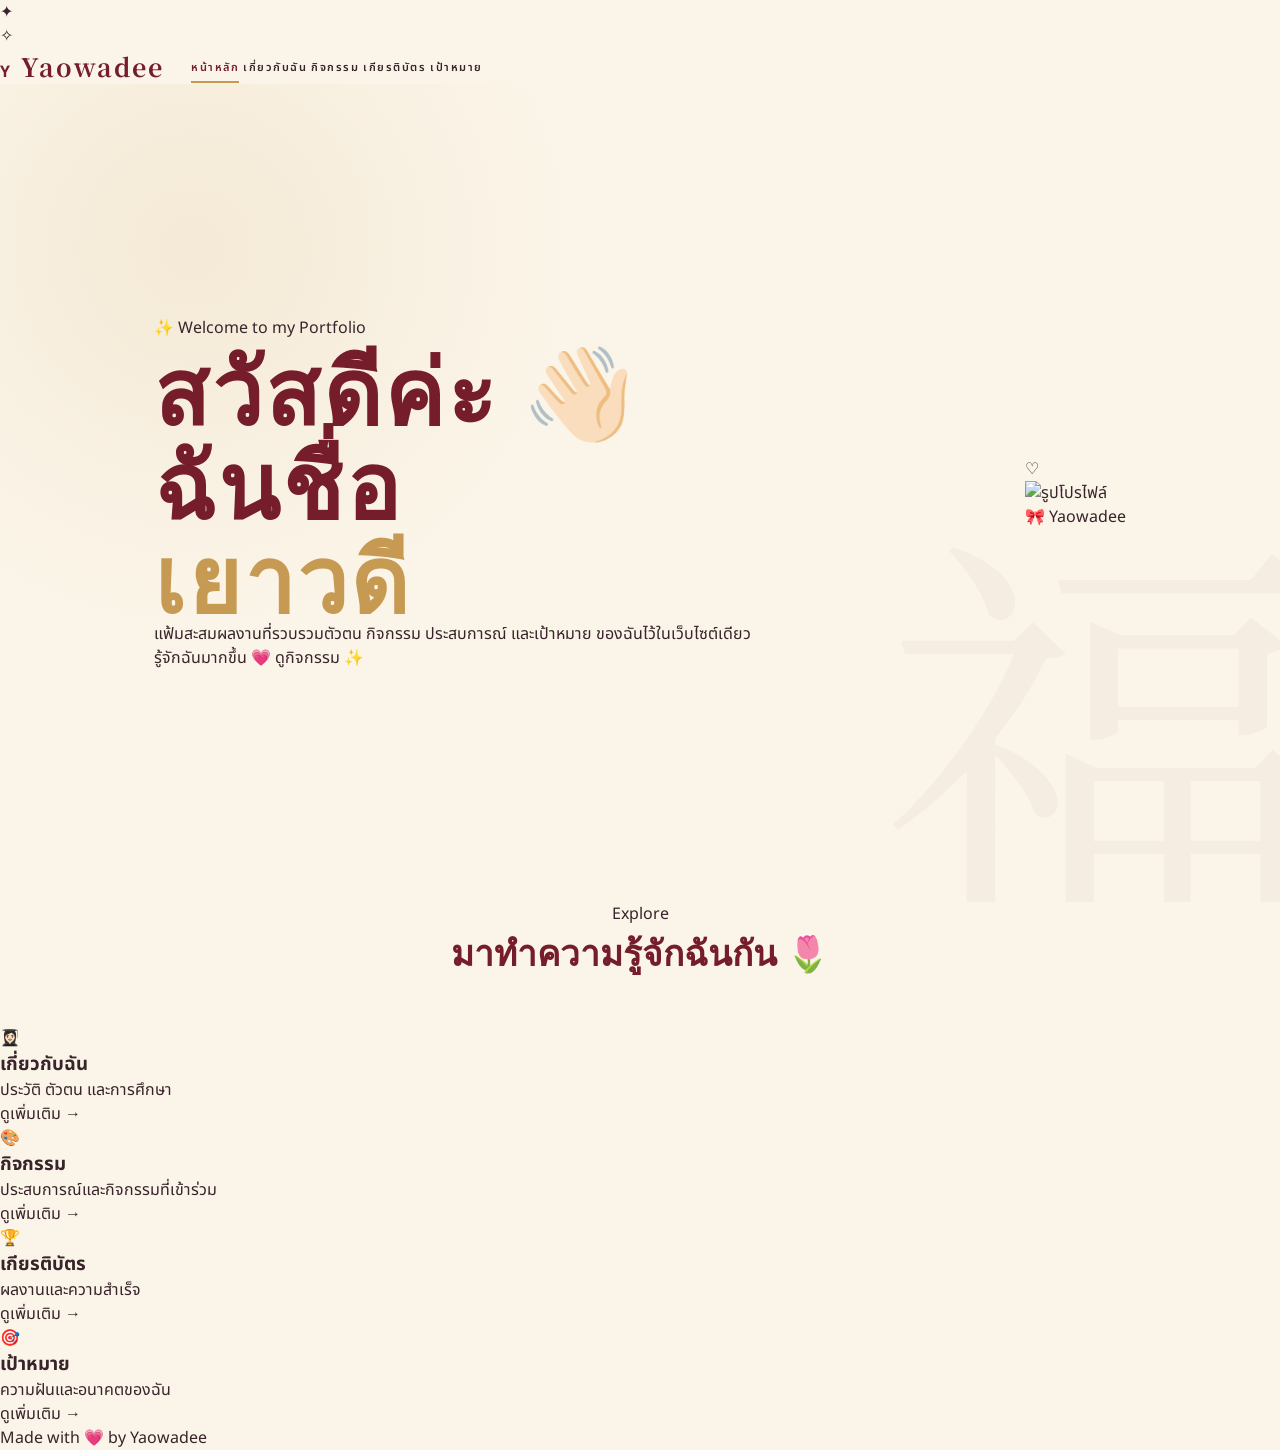
==== commit 3b904877: "index.html" ====
--- a/index.html
+++ b/index.html
@@ -3,83 +3,145 @@
 <head>
     <meta charset="UTF-8">
     <meta name="viewport" content="width=device-width, initial-scale=1.0">
-    <title>Yaowadee | Portfolio</title>
+
+    <title>Portfolio | Yaowadee</title>
+
     <link rel="stylesheet" href="style.css">
+
+    <link href="https://fonts.googleapis.com/css2?family=Noto+Sans+Thai:wght@300;400;500;600;700;800&display=swap" rel="stylesheet">
 </head>
 
 <body>
 
-<header>
-    <a href="index.html" class="logo">
-        姚 <span>YAO</span>
-    </a>
+<!-- Floating decorations -->
+<div class="bubble bubble1"></div>
+<div class="bubble bubble2"></div>
+<div class="star">✦</div>
+<div class="star star2">✧</div>
 
-    <nav>
-        <a href="index.html" class="active">HOME</a>
-        <a href="about.html">ABOUT</a>
-        <a href="activities.html">ACTIVITIES</a>
-        <a href="skills.html">SKILLS</a>
-        <a href="contact.html">CONTACT</a>
-    </nav>
+<!-- NAVBAR -->
+<nav class="navbar">
 
-    <button class="menu-btn">☰</button>
-</header>
+    <div class="logo">
+        <span>Y</span> Yaowadee
+    </div>
 
-<main class="hero">
+    <div class="nav-links">
+        <a href="index.html" class="active">หน้าหลัก</a>
+        <a href="about.html">เกี่ยวกับฉัน</a>
+        <a href="activities.html">กิจกรรม</a>
+        <a href="certificates.html">เกียรติบัตร</a>
+        <a href="goals.html">เป้าหมาย</a>
+    </div>
 
-    <div class="decor-cloud cloud-1">☁</div>
-    <div class="decor-cloud cloud-2">☁</div>
+</nav>
 
-    <div class="lantern lantern-1">🏮</div>
-    <div class="lantern lantern-2">🏮</div>
 
-    <div class="hero-text reveal">
+<!-- HERO -->
+<section class="hero">
 
-        <p class="chinese-title">
-            你好 · Nǐ hǎo
+    <div class="hero-text">
+
+        <div class="hello">
+            ✨ Welcome to my Portfolio
+        </div>
+
+        <h1>
+            สวัสดีค่ะ 👋🏻<br>
+            ฉันชื่อ <span>เยาวดี</span>
+        </h1>
+
+        <p>
+            แฟ้มสะสมผลงานที่รวบรวมตัวตน
+            กิจกรรม ประสบการณ์ และเป้าหมาย
+            ของฉันไว้ในเว็บไซต์เดียว
         </p>
 
-        <h1>
-            YAOWADEE
-            <span>PORTFOLIO</span>
-        </h1>
+        <div class="hero-buttons">
 
-        <p class="hero-description">
-            Discover my story, experiences<br>
-            and dreams for the future.
-        </p>
+            <a href="about.html" class="btn pink">
+                รู้จักฉันมากขึ้น 💗
+            </a>
 
-        <a href="about.html" class="gold-btn">
-            EXPLORE MORE →
+            <a href="activities.html" class="btn blue">
+                ดูกิจกรรม ✨
+            </a>
+
+        </div>
+
+    </div>
+
+
+    <div class="hero-image">
+
+        <div class="image-decoration">♡</div>
+
+        <div class="profile-card">
+
+            <img src="images/profile.jpg" alt="รูปโปรไฟล์">
+
+            <div class="profile-tag">
+                🎀 Yaowadee
+            </div>
+
+        </div>
+
+    </div>
+
+</section>
+
+
+<!-- QUICK MENU -->
+
+<section class="quick-section">
+
+    <div class="section-title">
+        <span>Explore</span>
+        <h2>มาทำความรู้จักฉันกัน 🌷</h2>
+    </div>
+
+
+    <div class="menu-grid">
+
+        <a href="about.html" class="menu-card pink-card">
+            <div class="icon">👩🏻‍🎓</div>
+            <h3>เกี่ยวกับฉัน</h3>
+            <p>ประวัติ ตัวตน และการศึกษา</p>
+            <span>ดูเพิ่มเติม →</span>
+        </a>
+
+
+        <a href="activities.html" class="menu-card blue-card">
+            <div class="icon">🎨</div>
+            <h3>กิจกรรม</h3>
+            <p>ประสบการณ์และกิจกรรมที่เข้าร่วม</p>
+            <span>ดูเพิ่มเติม →</span>
+        </a>
+
+
+        <a href="certificates.html" class="menu-card yellow-card">
+            <div class="icon">🏆</div>
+            <h3>เกียรติบัตร</h3>
+            <p>ผลงานและความสำเร็จ</p>
+            <span>ดูเพิ่มเติม →</span>
+        </a>
+
+
+        <a href="goals.html" class="menu-card purple-card">
+            <div class="icon">🎯</div>
+            <h3>เป้าหมาย</h3>
+            <p>ความฝันและอนาคตของฉัน</p>
+            <span>ดูเพิ่มเติม →</span>
         </a>
 
     </div>
 
-    <div class="hero-card reveal">
+</section>
 
-        <div class="profile-circle">
-            <span>姚</span>
-        </div>
 
-        <h2>เยาวดี ดวงดารา</h2>
-
-        <p>แป้ง · Pang</p>
-
-        <div class="gold-line"></div>
-
-        <small>
-            STUDENT · LANGUAGE · CREATIVE
-        </small>
-
-    </div>
-
-</main>
-
-<div class="scroll-text">
-    ↓ SCROLL TO EXPLORE ↓
-</div>
-
-<script src="script.js"></script>
+<footer>
+    <p>Made with 💗 by Yaowadee</p>
+</footer>
 
 </body>
 </html>
--- a/style.css
+++ b/style.css
@@ -1,5 +1,4 @@
 @import url('https://fonts.googleapis.com/css2?family=Noto+Sans+Thai:wght@300;400;500;600;700&family=Noto+Serif+SC:wght@400;600;700&display=swap');
-
 
 :root {
     --red: #751d2b;
@@ -12,18 +11,15 @@
     --white: #fffdf8;
 }
 
-
 * {
     margin: 0;
     padding: 0;
     box-sizing: border-box;
 }
 
-
 html {
     scroll-behavior: smooth;
 }
-
 
 body {
     font-family: 'Noto Sans Thai', sans-serif;
@@ -31,7 +27,6 @@
     color: var(--text);
     overflow-x: hidden;
 }
-
 
 body::before {
     content: "云  福  云  福  云  福  云";
@@ -47,12 +42,10 @@
     z-index: -1;
 }
 
-
 a {
     color: inherit;
     text-decoration: none;
 }
-
 
 button,
 input,
@@ -64,7 +57,6 @@
 /* =========================
    HEADER
 ========================= */
-
 
 header {
     height: 82px;
@@ -78,7 +70,6 @@
     z-index: 100;
 }
 
-
 .logo {
     color: var(--red);
     font-family: 'Noto Serif SC', serif;
@@ -86,7 +77,6 @@
     font-weight: 700;
     letter-spacing: 2px;
 }
-
 
 .logo span {
     font-family: 'Noto Sans Thai', sans-serif;
@@ -94,13 +84,11 @@
     letter-spacing: 3px;
 }
 
-
 nav {
     display: flex;
     align-items: center;
     gap: 27px;
 }
-
 
 nav a {
     position: relative;
@@ -110,7 +98,6 @@
     letter-spacing: 1.5px;
     transition: 0.3s;
 }
-
 
 nav a::after {
     content: "";
@@ -123,18 +110,15 @@
     transition: 0.3s;
 }
 
-
 nav a:hover,
 nav a.active {
     color: var(--red);
 }
-
 
 nav a:hover::after,
 nav a.active::after {
     width: 100%;
 }
-
 
 .menu-btn {
     display: none;
@@ -149,7 +133,6 @@
 /* =========================
    HOME
 ========================= */
-
 
 .hero {
     min-height: calc(100vh - 82px);
@@ -170,7 +153,6 @@
         var(--cream);
 }
 
-
 .hero::after {
     content: "福";
     position: absolute;
@@ -182,13 +164,11 @@
     z-index: 0;
 }
 
-
 .hero-text {
     position: relative;
     z-index: 2;
 }
 
-
 .chinese-title {
     color: var(--red);
     font-family: 'Noto Serif SC', serif;
@@ -197,7 +177,6 @@
     margin-bottom: 25px;
 }
 
-
 .hero h1 {
     color: var(--red);
     font-family: 'Noto Serif SC', serif;
@@ -206,12 +185,10 @@
     letter-spacing: 3px;
 }
 
-
 .hero h1 span {
     display: block;
     color: var(--gold);
 }
-
 
 .hero-description {
     margin: 30px 0;
@@ -219,7 +196,6 @@
     line-height: 2;
     font-size: 15px;
 }
-
 
 .gold-btn {
     display: inline-block;
@@ -234,14 +210,12 @@
     transition: 0.3s;
 }
 
-
 .gold-btn:hover {
     background: var(--gold);
     border-color: var(--gold);
     transform: translateY(-4px);
     box-shadow: 0 12px 25px rgba(117, 29, 43, 0.18);
 }
-
 
 .hero-card {
     width: 350px;
@@ -255,7 +229,6 @@
     box-shadow: 18px 18px 0 var(--light-gold);
 }
 
-
 .profile-circle {
     width: 175px;
     height: 175px;
@@ -268,7 +241,6 @@
     position: relative;
 }
 
-
 .profile-circle::before {
     content: "";
     width: 150px;
@@ -278,25 +250,21 @@
     position: absolute;
 }
 
-
 .profile-circle span {
     color: var(--light-gold);
     font-family: 'Noto Serif SC', serif;
     font-size: 82px;
 }
-
 
 .hero-card h2 {
     font-size: 20px;
     font-weight: 500;
 }
 
-
 .hero-card p {
     color: var(--light-gold);
     margin-top: 5px;
 }
-
 
 .gold-line {
     width: 45px;
@@ -305,13 +273,11 @@
     margin: 25px auto;
 }
 
-
 .hero-card small {
     color: var(--light-gold);
     font-size: 9px;
     letter-spacing: 1.5px;
 }
-
 
 .lantern {
     position: absolute;
@@ -320,12 +286,10 @@
     animation: floating 4s ease-in-out infinite;
 }
 
-
 .lantern-1 {
     top: 50px;
     right: 9%;
 }
-
 
 .lantern-2 {
     left: 4%;
@@ -334,7 +298,6 @@
     animation-delay: 1s;
 }
 
-
 .decor-cloud {
     position: absolute;
     color: rgba(117, 29, 43, 0.11);
@@ -342,19 +305,16 @@
     z-index: 0;
 }
 
-
 .cloud-1 {
     top: 12%;
     left: 40%;
 }
-
 
 .cloud-2 {
     right: 32%;
     bottom: 13%;
     font-size: 55px;
 }
-
 
 .scroll-text {
     padding: 14px;
@@ -370,20 +330,17 @@
    GENERAL PAGE
 ========================= */
 
-
 .page {
     max-width: 1250px;
     margin: auto;
     padding: 85px 7%;
 }
 
-
 .page-title {
     text-align: center;
     margin-bottom: 60px;
 }
 
-
 .page-title p {
     margin-bottom: 13px;
     color: var(--gold);
@@ -392,7 +349,6 @@
     letter-spacing: 3px;
 }
 
-
 .page-title h1 {
     color: var(--red);
     font-family: 'Noto Serif SC', serif;
@@ -400,11 +356,9 @@
     letter-spacing: 3px;
 }
 
-
 .page-title h1 span {
     color: var(--gold);
 }
-
 
 .page-intro {
     margin-top: -30px;
@@ -418,14 +372,12 @@
    ABOUT
 ========================= */
 
-
 .about-grid {
     display: grid;
     grid-template-columns: 0.8fr 1.2fr;
     gap: 65px;
     align-items: center;
 }
-
 
 .profile-box {
     min-height: 400px;
@@ -442,6 +394,20 @@
 }
 
 
+/* ===== รูปหน้า ABOUT ===== */
+
+.profile-box img {
+    width: 180px;
+    height: 230px;
+    object-fit: cover;
+    border-radius: 15px;
+    display: block;
+    margin: 0 auto 25px;
+}
+
+
+/* ถ้าไม่ได้ใช้รูป และใช้ตัวอักษรจีน */
+
 .large-chinese {
     width: 165px;
     height: 165px;
@@ -456,18 +422,15 @@
     margin-bottom: 25px;
 }
 
-
 .profile-box h2 {
     font-family: 'Noto Serif SC', serif;
     letter-spacing: 3px;
 }
-
 
 .profile-box p {
     margin-top: 5px;
     color: var(--light-gold);
 }
-
 
 .red-stamp {
     position: absolute;
@@ -480,13 +443,11 @@
     transform: rotate(-10deg);
 }
 
-
 .about-text h2 {
     margin-bottom: 20px;
     color: var(--red);
     font-size: 27px;
 }
-
 
 .about-text > p {
     margin-bottom: 18px;
@@ -495,7 +456,6 @@
     line-height: 2;
 }
 
-
 .quote-box {
     margin-top: 25px;
     padding: 17px 20px;
@@ -503,14 +463,12 @@
     background: rgba(198, 154, 82, 0.08);
 }
 
-
 .quote-box strong {
     display: block;
     color: var(--red);
     font-family: 'Noto Serif SC', serif;
     font-size: 20px;
 }
-
 
 .quote-box small {
     display: block;
@@ -524,43 +482,36 @@
    EDUCATION
 ========================= */
 
-
 .education-section {
     margin-top: 120px;
 }
-
 
 .section-title {
     margin-bottom: 45px;
     text-align: center;
 }
 
-
 .section-title p {
     margin-bottom: 10px;
     color: var(--gold);
     font-family: 'Noto Serif SC', serif;
 }
 
-
 .section-title h2 {
     color: var(--red);
     font-family: 'Noto Serif SC', serif;
     font-size: 35px;
 }
 
-
 .section-title h2 span {
     color: var(--gold);
 }
-
 
 .education-grid {
     display: grid;
     grid-template-columns: repeat(3, 1fr);
     gap: 25px;
 }
-
 
 .education-card {
     padding: 35px 25px;
@@ -570,14 +521,12 @@
     transition: 0.3s;
 }
 
-
 .education-card:hover {
     transform: translateY(-8px);
     border-color: var(--gold);
     box-shadow: 0 15px 30px rgba(117, 29, 43, 0.08);
 }
 
-
 .card-number {
     position: absolute;
     right: 20px;
@@ -586,7 +535,6 @@
     font-size: 12px;
 }
 
-
 .education-icon {
     margin-bottom: 20px;
     color: var(--red);
@@ -594,27 +542,23 @@
     font-size: 55px;
 }
 
-
 .education-label {
     margin-bottom: 12px;
     color: var(--gold);
     font-size: 12px;
 }
 
-
 .education-card h3 {
     margin-bottom: 8px;
     color: var(--red);
     font-size: 20px;
 }
-
 
 .education-card p {
     margin-bottom: 10px;
     color: var(--gray);
 }
 
-
 .education-card small {
     color: #9a8386;
     font-size: 12px;
@@ -624,14 +568,12 @@
 /* =========================
    ACTIVITIES
 ========================= */
-
 
 .activity-grid {
     display: grid;
     grid-template-columns: repeat(2, 1fr);
     gap: 25px;
 }
-
 
 .activity-card {
     min-height: 290px;
@@ -643,13 +585,11 @@
     transition: 0.3s;
 }
 
-
 .activity-card:hover {
     transform: translateY(-8px);
     border-color: var(--gold);
     box-shadow: 0 15px 30px rgba(117, 29, 43, 0.08);
 }
-
 
 .activity-card::after {
     content: "福";
@@ -661,7 +601,6 @@
     font-size: 190px;
 }
 
-
 .activity-top {
     display: flex;
     justify-content: space-between;
@@ -670,7 +609,6 @@
     letter-spacing: 2px;
 }
 
-
 .activity-symbol {
     margin: 25px 0 15px;
     color: var(--red);
@@ -678,19 +616,16 @@
     font-size: 55px;
 }
 
-
 .activity-card h2 {
     margin-bottom: 8px;
     color: var(--red);
     font-size: 21px;
 }
 
-
 .activity-card p {
     margin-bottom: 15px;
     color: var(--gold);
 }
-
 
 .activity-card small {
     max-width: 380px;
@@ -704,13 +639,11 @@
    SKILLS
 ========================= */
 
-
 .skills-intro {
     margin-bottom: 50px;
     text-align: center;
 }
 
-
 .skills-intro h2 {
     margin-bottom: 13px;
     color: var(--red);
@@ -718,18 +651,15 @@
     font-size: 27px;
 }
 
-
 .skills-intro p {
     color: var(--gray);
 }
-
 
 .skills-grid {
     display: grid;
     grid-template-columns: repeat(3, 1fr);
     gap: 20px;
 }
-
 
 .skill-card {
     padding: 35px 20px;
@@ -739,13 +669,11 @@
     transition: 0.35s;
 }
 
-
 .skill-card:hover {
     transform: translateY(-10px);
     background: var(--red);
 }
 
-
 .skill-icon {
     margin-bottom: 20px;
     color: var(--gold);
@@ -753,13 +681,11 @@
     font-size: 60px;
 }
 
-
 .skill-card h2 {
     margin-bottom: 9px;
     color: var(--red);
     font-size: 18px;
 }
-
 
 .skill-card p {
     margin-bottom: 20px;
@@ -767,12 +693,10 @@
     font-size: 13px;
 }
 
-
 .skill-card span {
     color: var(--gold);
     font-size: 11px;
 }
-
 
 .skill-card:hover h2,
 .skill-card:hover p {
@@ -784,129 +708,171 @@
    CONTACT
 ========================= */
 
-
-.contact-grid {
+.contact-page {
+    min-height: calc(100vh - 82px);
+}
+
+.contact-container {
     display: grid;
-    grid-template-columns: 1fr 1fr;
-    gap: 65px;
-    align-items: start;
-}
-
+    grid-template-columns: 0.9fr 1.1fr;
+    gap: 80px;
+    align-items: center;
+}
+
+.contact-intro {
+    position: relative;
+}
 
 .contact-symbol {
-    margin-bottom: 15px;
-    color: var(--red);
-    font-family: 'Noto Serif SC', serif;
-    font-size: 80px;
-}
-
-
-.contact-info h2 {
-    margin-bottom: 15px;
-    color: var(--red);
-    font-family: 'Noto Serif SC', serif;
-    font-size: 32px;
-}
-
-
-.contact-info > p {
-    margin-bottom: 35px;
+    font-family: 'Noto Serif SC', serif;
+    font-size: 90px;
+    color: var(--red);
+    line-height: 1;
+    margin-bottom: 25px;
+}
+
+.contact-intro h2 {
+    font-family: 'Noto Serif SC', serif;
+    color: var(--red);
+    font-size: 34px;
+    margin-bottom: 18px;
+}
+
+.contact-intro > p {
     color: var(--gray);
     line-height: 2;
-}
-
-
-.contact-item {
+    font-size: 15px;
+    max-width: 430px;
+}
+
+.chinese-quote {
+    margin-top: 40px;
+    padding: 20px 25px;
+    border-left: 3px solid var(--gold);
+    background: rgba(198,154,82,0.08);
     display: flex;
+    align-items: center;
+    gap: 18px;
+}
+
+.chinese-quote span {
+    font-family: 'Noto Serif SC', serif;
+    font-size: 45px;
+    color: var(--red);
+}
+
+.chinese-quote p {
+    color: var(--red);
+    font-family: 'Noto Serif SC', serif;
+    font-size: 17px;
+}
+
+.chinese-quote small {
+    display: block;
+    color: var(--gray);
+    font-size: 11px;
+}
+
+.contact-list {
+    display: flex;
+    flex-direction: column;
+    gap: 15px;
+}
+
+.contact-card {
+    display: flex;
+    align-items: center;
     gap: 20px;
+    padding: 22px 25px;
+    background: white;
+    border: 1px solid rgba(117,29,43,0.1);
+    transition: 0.35s;
+}
+
+.contact-card:hover {
+    transform: translateX(10px);
+    border-color: var(--gold);
+    box-shadow: 0 10px 25px rgba(117,29,43,0.08);
+}
+
+.contact-icon {
+    width: 52px;
+    height: 52px;
+    min-width: 52px;
+    border: 1px solid var(--gold);
+    color: var(--gold);
+    display: flex;
     align-items: center;
-    margin-bottom: 25px;
-}
-
-
-.contact-item > span {
-    width: 45px;
-    height: 45px;
-    border: 1px solid var(--gold);
+    justify-content: center;
+    font-size: 23px;
+    transition: 0.3s;
+}
+
+.contact-card:hover .contact-icon {
+    background: var(--red);
+    border-color: var(--red);
+    color: white;
+}
+
+.contact-detail {
+    flex: 1;
+}
+
+.contact-detail span {
+    display: block;
+    color: var(--gold);
+    font-size: 9px;
+    letter-spacing: 2px;
+    margin-bottom: 4px;
+}
+
+.contact-detail h3 {
+    color: var(--red);
+    font-size: 16px;
+    font-weight: 500;
+}
+
+.contact-detail p {
+    margin-top: 3px;
+    color: var(--gray);
+    font-size: 11px;
+}
+
+.contact-arrow {
+    color: var(--gold);
+    font-size: 22px;
+    transition: 0.3s;
+}
+
+.contact-card:hover .contact-arrow {
+    transform: translateX(5px);
+}
+
+.contact-bottom {
+    margin-top: 70px;
     display: flex;
+    align-items: center;
     justify-content: center;
-    align-items: center;
-    color: var(--gold);
-    font-size: 21px;
-}
-
-
-.contact-item small {
-    color: var(--gold);
-    font-size: 10px;
-    letter-spacing: 1px;
-}
-
-
-.contact-item p {
-    margin-top: 3px;
-    color: var(--red);
-}
-
-
-.contact-form {
-    padding: 40px;
-    background: white;
-    border: 1px solid rgba(117, 29, 43, 0.1);
-}
-
-
-.contact-form h2 {
-    margin-bottom: 30px;
-    color: var(--red);
-    font-size: 23px;
-}
-
-
-.contact-form label {
-    display: block;
-    margin-bottom: 7px;
-    color: #6f5b60;
-    font-size: 13px;
-}
-
-
-.contact-form input,
-.contact-form textarea {
-    width: 100%;
-    margin-bottom: 20px;
-    padding: 13px 15px;
-    border: 1px solid #eadfe0;
-    outline: none;
-    background: var(--cream);
-    color: var(--text);
-    font-size: 14px;
-    resize: vertical;
-}
-
-
-.contact-form input:focus,
-.contact-form textarea:focus {
-    border-color: var(--gold);
-}
-
-
-.contact-form .gold-btn {
-    width: 100%;
-}
-
-
-#formMessage {
-    margin-top: 15px;
-    color: var(--red);
-    font-size: 13px;
+    gap: 20px;
+}
+
+.contact-bottom span {
+    color: var(--gold);
+    font-family: 'Noto Serif SC', serif;
+    font-size: 12px;
+    letter-spacing: 2px;
+}
+
+.red-line {
+    width: 80px;
+    height: 1px;
+    background: var(--gold);
 }
 
 
 /* =========================
    ANIMATION
 ========================= */
-
 
 .reveal {
     opacity: 0;
@@ -916,13 +882,11 @@
         transform 0.8s ease;
 }
 
-
 .reveal.show {
     opacity: 1;
     transform: translateY(0);
 }
 
-
 @keyframes floating {
 
     0%,
@@ -941,7 +905,6 @@
    TABLET
 ========================= */
 
-
 @media (max-width: 950px) {
 
     header {
@@ -980,7 +943,6 @@
    MOBILE
 ========================= */
 
-
 @media (max-width: 680px) {
 
     header {
@@ -988,11 +950,9 @@
         padding: 0 6%;
     }
 
-
     .menu-btn {
         display: block;
     }
-
 
     nav {
         display: none;
@@ -1007,11 +967,9 @@
         gap: 0;
     }
 
-
     nav.open {
         display: flex;
     }
-
 
     nav a {
         width: 100%;
@@ -1020,11 +978,9 @@
         font-size: 11px;
     }
 
-
     nav a::after {
         display: none;
     }
-
 
     .hero {
         min-height: auto;
@@ -1034,17 +990,14 @@
         gap: 60px;
     }
 
-
     .hero h1 {
         font-size: 45px;
     }
-
 
     .hero-card {
         width: 100%;
         max-width: 350px;
     }
-
 
     .lantern-1 {
         top: 15px;
@@ -1052,78 +1005,375 @@
         font-size: 42px;
     }
 
-
     .lantern-2 {
         bottom: 25px;
         left: 10px;
     }
 
-
     .page {
         padding: 60px 25px;
     }
 
-
     .page-title {
         margin-bottom: 45px;
     }
 
-
     .page-title h1 {
         font-size: 38px;
     }
-
 
     .about-grid,
     .contact-grid {
         grid-template-columns: 1fr;
     }
 
-
     .profile-box {
         min-height: 340px;
     }
 
+    /* รูป About บนมือถือ */
+    .profile-box img {
+        width: 150px;
+        height: 200px;
+    }
 
     .education-grid,
     .activity-grid {
         grid-template-columns: 1fr;
     }
 
-
     .education-section {
         margin-top: 90px;
     }
-
 
     .skills-grid {
         grid-template-columns: 1fr 1fr;
         gap: 15px;
     }
 
-
     .skill-card {
         padding: 25px 10px;
     }
 
-
     .skill-card h2 {
         font-size: 15px;
     }
 
-
     .skill-icon {
         font-size: 45px;
     }
 
-
     .contact-form {
         padding: 25px;
     }
 
-
     .contact-symbol {
         font-size: 65px;
     }
-
-}
+/* =========================
+   ABOUT PHOTO - FIXED SIZE
+========================= */
+
+.about-photo {
+    width: 100%;
+    max-width: 350px;
+    margin: 0 auto;
+    padding: 15px;
+    background: var(--red);
+    box-shadow: 15px 15px 0 var(--light-gold);
+    text-align: center;
+}
+
+.about-photo img {
+    width: 100%;
+    max-width: 280px;
+    height: 350px;
+    object-fit: cover;
+    display: block;
+    margin: 0 auto;
+    border-radius: 10px;
+}
+
+.photo-name {
+    padding: 18px 5px 5px;
+}
+
+.photo-name h2 {
+    color: white;
+    font-family: 'Noto Serif SC', serif;
+    font-size: 18px;
+    letter-spacing: 2px;
+}
+
+.photo-name p {
+    margin-top: 5px;
+    color: var(--light-gold);
+    font-size: 10px;
+    letter-spacing: 3px;
+}
+
+
+/* =========================
+   ABOUT MOBILE
+========================= */
+
+@media (max-width: 680px) {
+
+    .about-photo {
+        width: 260px;
+        max-width: 260px;
+        padding: 12px;
+    }
+
+    .about-photo img {
+        width: 220px;
+        height: 280px;
+    }
+
+}
+}
+<!DOCTYPE html>
+<html lang="th">
+
+<head>
+    <meta charset="UTF-8">
+    <meta name="viewport" content="width=device-width, initial-scale=1.0">
+
+    <title>About | Yaowadee</title>
+
+    <link rel="stylesheet" href="style.css">
+
+    <link rel="preconnect" href="https://fonts.googleapis.com">
+    <link rel="preconnect" href="https://fonts.gstatic.com" crossorigin>
+
+    <link href="https://fonts.googleapis.com/css2?family=Noto+Sans+Thai:wght@300;400;500;600;700&family=Noto+Serif+SC:wght@400;500;600;700&display=swap" rel="stylesheet">
+</head>
+
+<body>
+
+    <!-- HEADER -->
+    <header class="navbar">
+
+        <div class="logo">
+            <span class="logo-chinese">姚</span>
+            <span>YAO</span>
+        </div>
+
+        <nav>
+            <a href="index.html">HOME</a>
+            <a href="about.html" class="active">ABOUT</a>
+            <a href="activities.html">ACTIVITIES</a>
+            <a href="skills.html">SKILLS</a>
+            <a href="contact.html">CONTACT</a>
+        </nav>
+
+    </header>
+
+
+    <!-- ABOUT HERO -->
+    <main class="about-page">
+
+        <section class="about-hero">
+
+            <!-- DECORATION -->
+            <div class="about-cloud">☁</div>
+
+            <div class="about-lantern lantern-top">🏮</div>
+
+
+            <!-- LEFT -->
+            <div class="about-intro">
+
+                <p class="about-small">
+                    关于我 · Guān yú wǒ
+                </p>
+
+                <h1>
+                    ABOUT<br>
+                    <span>ME</span>
+                </h1>
+
+                <p class="about-description">
+                    Get to know me,<br>
+                    my story, my passion<br>
+                    and my dreams.
+                </p>
+
+                <div class="gold-line"></div>
+
+                <p class="about-chinese">
+                    一步一步，成为更好的自己
+                </p>
+
+            </div>
+
+
+            <!-- RIGHT PROFILE CARD -->
+            <div class="about-card-area">
+
+                <div class="gold-back"></div>
+
+                <div class="about-card">
+
+                    <div class="chinese-circle">
+                        姚
+                    </div>
+
+                    <div class="profile-photo">
+                        <img src="images/profile.jpg" alt="เยาวดี ดวงดารา">
+                    </div>
+
+                    <h2>
+                        เยาวดี ดวงดารา
+                    </h2>
+
+                    <p class="nickname">
+                        แป้ง · Pang
+                    </p>
+
+                    <div class="card-line"></div>
+
+                    <p class="student">
+                        STUDENT · LANGUAGE · CREATIVE
+                    </p>
+
+                </div>
+
+            </div>
+
+
+            <!-- DECORATIONS -->
+            <div class="about-lantern lantern-bottom">🏮</div>
+
+            <div class="chinese-decoration">
+                中
+            </div>
+
+        </section>
+
+
+        <!-- PERSONAL INFORMATION -->
+        <section class="about-information">
+
+            <div class="section-heading">
+
+                <p>ABOUT ME</p>
+
+                <h2>
+                    我的故事
+                </h2>
+
+                <span>My Story</span>
+
+            </div>
+
+
+            <div class="story-grid">
+
+                <div class="story-box">
+
+                    <span class="story-number">01</span>
+
+                    <h3>เกี่ยวกับฉัน</h3>
+
+                    <p>
+                        ฉันชื่อเยาวดี ดวงดารา ชื่อเล่นแป้ง
+                        เป็นนักเรียนชั้นมัธยมศึกษาปีที่ 6
+                        เป็นคนที่ชอบเรียนรู้สิ่งใหม่ ๆ
+                        และสนใจด้านภาษา โดยเฉพาะภาษาจีน
+                    </p>
+
+                </div>
+
+
+                <div class="story-box">
+
+                    <span class="story-number">02</span>
+
+                    <h3>ความสนใจ</h3>
+
+                    <p>
+                        ฉันสนใจด้านภาษา การสื่อสาร
+                        การทำงานร่วมกับผู้อื่น
+                        และงานสร้างสรรค์
+                        เพราะเชื่อว่าการเรียนรู้จากประสบการณ์
+                        จะช่วยให้เราเติบโตขึ้น
+                    </p>
+
+                </div>
+
+
+                <div class="story-box">
+
+                    <span class="story-number">03</span>
+
+                    <h3>เป้าหมาย</h3>
+
+                    <p>
+                        ฉันต้องการพัฒนาทักษะด้านภาษา
+                        และนำความสามารถของตัวเอง
+                        ไปต่อยอดในการเรียนระดับมหาวิทยาลัย
+                        รวมถึงการทำงานในอนาคต
+                    </p>
+
+                </div>
+
+            </div>
+
+        </section>
+
+
+        <!-- EDUCATION -->
+        <section class="education-section">
+
+            <div class="section-heading">
+
+                <p>EDUCATION</p>
+
+                <h2>
+                    教育经历
+                </h2>
+
+                <span>My Education</span>
+
+            </div>
+
+
+            <div class="education-card">
+
+                <div class="education-year">
+                    2024<br>
+                    <span>—</span><br>
+                    2026
+                </div>
+
+                <div class="education-content">
+
+                    <h3>
+                        ระดับมัธยมศึกษาตอนปลาย
+                    </h3>
+
+                    <p>
+                        โรงเรียนของฉัน
+                    </p>
+
+                    <p>
+                        แผนการเรียนภาษาจีน
+                    </p>
+
+                </div>
+
+            </div>
+
+        </section>
+
+    </main>
+
+
+    <footer>
+        <p>© 2026 Yaowadee Duangdara · 姚</p>
+    </footer>
+
+
+</body>
+</html>
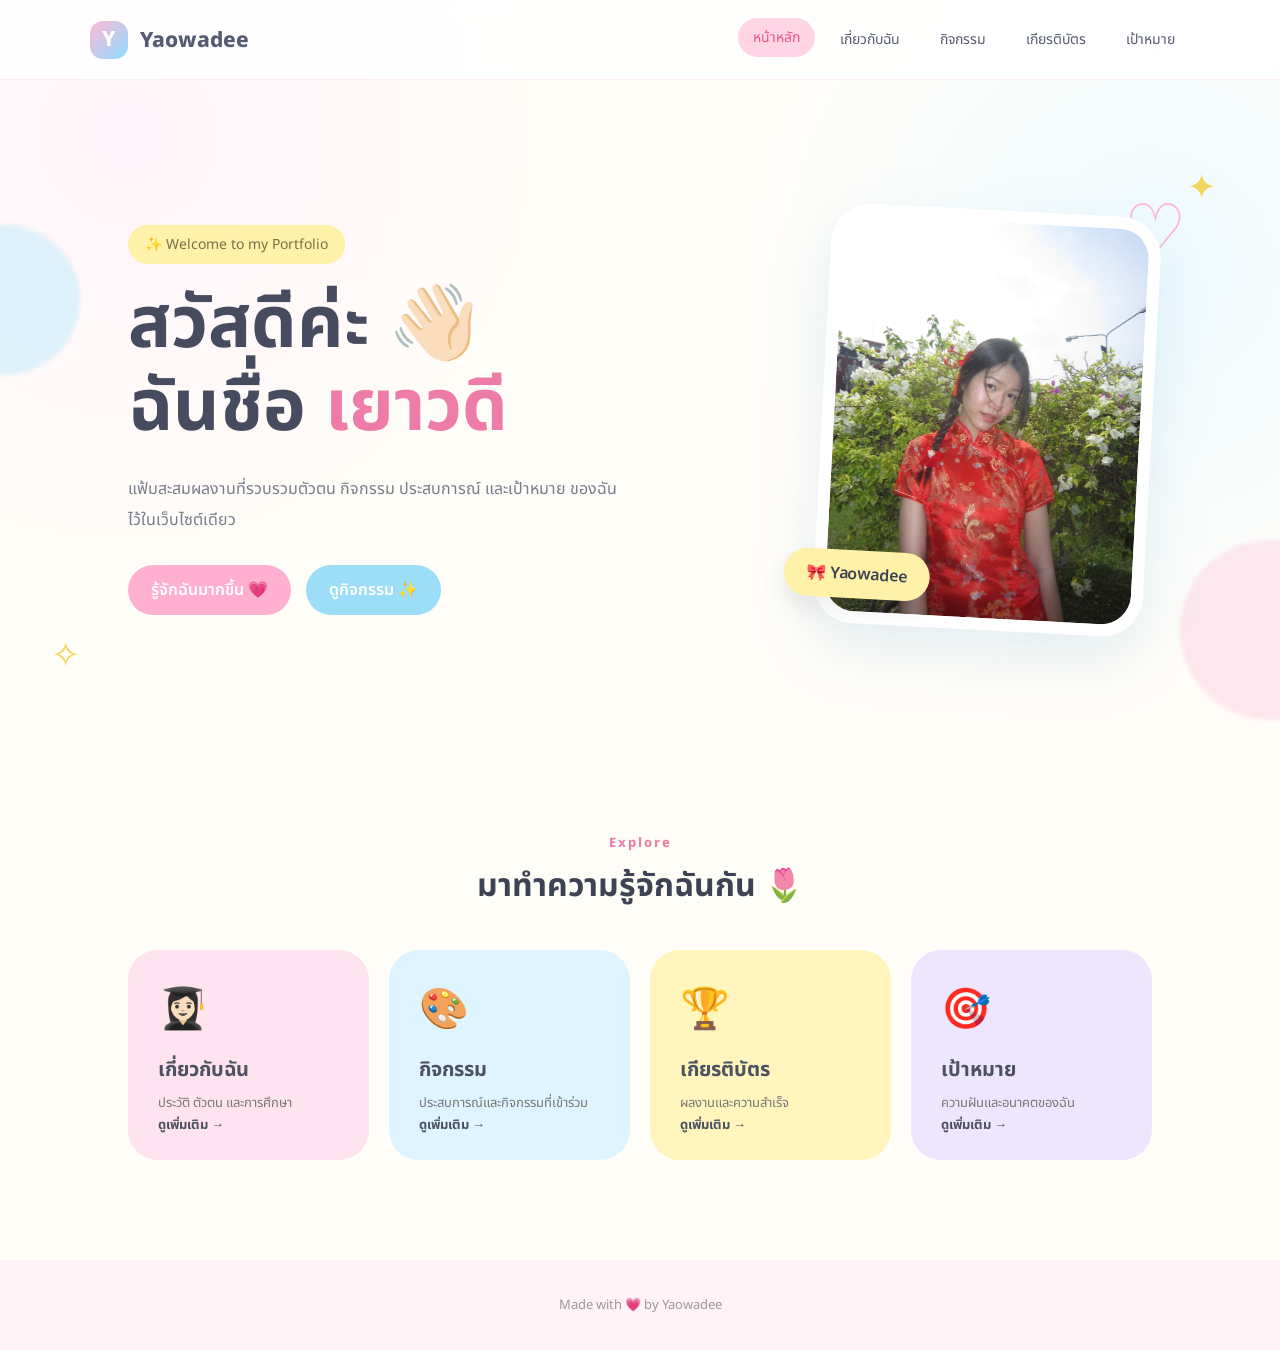
==== commit f9c1efc0: "index.html" ====
--- a/index.html
+++ b/index.html
@@ -78,7 +78,7 @@
 
         <div class="profile-card">
 
-            <img src="images/profile.jpg" alt="รูปโปรไฟล์">
+            <img src="IMG_1903.jpeg" alt="รูปโปรไฟล์">
 
             <div class="profile-tag">
                 🎀 Yaowadee
--- a/style.css
+++ b/style.css
@@ -1,1379 +1,1636 @@
-@import url('https://fonts.googleapis.com/css2?family=Noto+Sans+Thai:wght@300;400;500;600;700&family=Noto+Serif+SC:wght@400;600;700&display=swap');
-
-:root {
-    --red: #751d2b;
-    --dark-red: #4b101a;
-    --cream: #fbf5e9;
-    --gold: #c69a52;
-    --light-gold: #ead5a8;
-    --text: #38242a;
-    --gray: #806b70;
-    --white: #fffdf8;
-}
-
-* {
-    margin: 0;
-    padding: 0;
-    box-sizing: border-box;
-}
-
-html {
-    scroll-behavior: smooth;
-}
-
-body {
-    font-family: 'Noto Sans Thai', sans-serif;
-    background: var(--cream);
-    color: var(--text);
-    overflow-x: hidden;
-}
-
-body::before {
-    content: "云  福  云  福  云  福  云";
-    position: fixed;
-    top: 50%;
-    left: -40px;
-    transform: rotate(-90deg);
-    color: rgba(117, 29, 43, 0.06);
-    font-family: 'Noto Serif SC', serif;
-    font-size: 18px;
-    letter-spacing: 15px;
-    pointer-events: none;
-    z-index: -1;
-}
-
-a {
-    color: inherit;
-    text-decoration: none;
-}
-
-button,
-input,
-textarea {
-    font-family: inherit;
-}
-
-
-/* =========================
-   HEADER
-========================= */
-
-header {
-    height: 82px;
-    padding: 0 7%;
-    display: flex;
-    align-items: center;
-    justify-content: space-between;
-    background: rgba(251, 245, 233, 0.96);
-    border-bottom: 1px solid rgba(117, 29, 43, 0.12);
-    position: relative;
-    z-index: 100;
-}
-
-.logo {
-    color: var(--red);
-    font-family: 'Noto Serif SC', serif;
-    font-size: 25px;
-    font-weight: 700;
-    letter-spacing: 2px;
-}
-
-.logo span {
-    font-family: 'Noto Sans Thai', sans-serif;
-    font-size: 16px;
-    letter-spacing: 3px;
-}
-
-nav {
-    display: flex;
-    align-items: center;
-    gap: 27px;
-}
-
-nav a {
-    position: relative;
-    padding: 10px 0;
-    font-size: 11px;
-    font-weight: 600;
-    letter-spacing: 1.5px;
-    transition: 0.3s;
-}
-
-nav a::after {
-    content: "";
-    position: absolute;
-    left: 0;
-    bottom: 3px;
-    width: 0;
-    height: 2px;
-    background: var(--gold);
-    transition: 0.3s;
-}
-
-nav a:hover,
-nav a.active {
-    color: var(--red);
-}
-
-nav a:hover::after,
-nav a.active::after {
-    width: 100%;
-}
-
-.menu-btn {
-    display: none;
-    border: 0;
-    background: transparent;
-    color: var(--red);
-    font-size: 25px;
-    cursor: pointer;
-}
-
-
-/* =========================
-   HOME
-========================= */
-
-.hero {
-    min-height: calc(100vh - 82px);
-    padding: 70px 12%;
-    display: flex;
-    align-items: center;
-    justify-content: space-between;
-    gap: 70px;
-    position: relative;
-    overflow: hidden;
+@import url('https://fonts.googleapis.com/css2?family=Noto+Sans+Thai:wght@300;400;500;600;700;800&display=swap');
+
+
+*{
+    margin:0;
+    padding:0;
+    box-sizing:border-box;
+}
+
+
+html{
+    scroll-behavior:smooth;
+}
+
+
+body{
+
+    font-family:'Noto Sans Thai',sans-serif;
 
     background:
-        radial-gradient(
-            circle at 15% 20%,
-            rgba(198, 154, 82, 0.13),
-            transparent 30%
-        ),
-        var(--cream);
-}
-
-.hero::after {
-    content: "福";
-    position: absolute;
-    right: -50px;
-    bottom: -150px;
-    font-family: 'Noto Serif SC', serif;
-    font-size: 450px;
-    color: rgba(117, 29, 43, 0.035);
-    z-index: 0;
-}
-
-.hero-text {
-    position: relative;
-    z-index: 2;
-}
-
-.chinese-title {
-    color: var(--red);
-    font-family: 'Noto Serif SC', serif;
-    font-size: 21px;
-    letter-spacing: 4px;
-    margin-bottom: 25px;
-}
-
-.hero h1 {
-    color: var(--red);
-    font-family: 'Noto Serif SC', serif;
-    font-size: clamp(50px, 7vw, 95px);
-    line-height: 1.05;
-    letter-spacing: 3px;
-}
-
-.hero h1 span {
-    display: block;
-    color: var(--gold);
-}
-
-.hero-description {
-    margin: 30px 0;
-    color: var(--gray);
-    line-height: 2;
-    font-size: 15px;
-}
-
-.gold-btn {
-    display: inline-block;
-    padding: 15px 28px;
-    border: 1px solid var(--red);
-    background: var(--red);
-    color: white;
-    font-size: 11px;
-    letter-spacing: 1.5px;
-    font-weight: 600;
-    cursor: pointer;
-    transition: 0.3s;
-}
-
-.gold-btn:hover {
-    background: var(--gold);
-    border-color: var(--gold);
-    transform: translateY(-4px);
-    box-shadow: 0 12px 25px rgba(117, 29, 43, 0.18);
-}
-
-.hero-card {
-    width: 350px;
-    min-height: 400px;
-    padding: 45px 25px;
-    background: var(--red);
-    color: white;
-    text-align: center;
-    position: relative;
-    z-index: 2;
-    box-shadow: 18px 18px 0 var(--light-gold);
-}
-
-.profile-circle {
-    width: 175px;
-    height: 175px;
-    margin: 0 auto 30px;
-    border: 1px solid var(--gold);
-    border-radius: 50%;
-    display: flex;
-    justify-content: center;
-    align-items: center;
-    position: relative;
-}
-
-.profile-circle::before {
-    content: "";
-    width: 150px;
-    height: 150px;
-    border: 1px solid rgba(234, 213, 168, 0.5);
-    border-radius: 50%;
-    position: absolute;
-}
-
-.profile-circle span {
-    color: var(--light-gold);
-    font-family: 'Noto Serif SC', serif;
-    font-size: 82px;
-}
-
-.hero-card h2 {
-    font-size: 20px;
-    font-weight: 500;
-}
-
-.hero-card p {
-    color: var(--light-gold);
-    margin-top: 5px;
-}
-
-.gold-line {
-    width: 45px;
-    height: 1px;
-    background: var(--gold);
-    margin: 25px auto;
-}
-
-.hero-card small {
-    color: var(--light-gold);
-    font-size: 9px;
-    letter-spacing: 1.5px;
-}
-
-.lantern {
-    position: absolute;
-    font-size: 65px;
-    z-index: 3;
-    animation: floating 4s ease-in-out infinite;
-}
-
-.lantern-1 {
-    top: 50px;
-    right: 9%;
-}
-
-.lantern-2 {
-    left: 4%;
-    bottom: 60px;
-    font-size: 40px;
-    animation-delay: 1s;
-}
-
-.decor-cloud {
-    position: absolute;
-    color: rgba(117, 29, 43, 0.11);
-    font-size: 90px;
-    z-index: 0;
-}
-
-.cloud-1 {
-    top: 12%;
-    left: 40%;
-}
-
-.cloud-2 {
-    right: 32%;
-    bottom: 13%;
-    font-size: 55px;
-}
-
-.scroll-text {
-    padding: 14px;
-    text-align: center;
-    background: var(--red);
-    color: var(--light-gold);
-    font-size: 9px;
-    letter-spacing: 3px;
-}
-
-
-/* =========================
-   GENERAL PAGE
-========================= */
-
-.page {
-    max-width: 1250px;
-    margin: auto;
-    padding: 85px 7%;
-}
-
-.page-title {
-    text-align: center;
-    margin-bottom: 60px;
-}
-
-.page-title p {
-    margin-bottom: 13px;
-    color: var(--gold);
-    font-family: 'Noto Serif SC', serif;
-    font-size: 14px;
-    letter-spacing: 3px;
-}
-
-.page-title h1 {
-    color: var(--red);
-    font-family: 'Noto Serif SC', serif;
-    font-size: clamp(38px, 5vw, 65px);
-    letter-spacing: 3px;
-}
-
-.page-title h1 span {
-    color: var(--gold);
-}
-
-.page-intro {
-    margin-top: -30px;
-    margin-bottom: 45px;
-    color: var(--gray);
-    text-align: center;
-}
-
-
-/* =========================
-   ABOUT
-========================= */
-
-.about-grid {
-    display: grid;
-    grid-template-columns: 0.8fr 1.2fr;
-    gap: 65px;
-    align-items: center;
-}
-
-.profile-box {
-    min-height: 400px;
-    padding: 40px 20px;
-    background: var(--red);
-    color: white;
-    text-align: center;
-    display: flex;
-    flex-direction: column;
-    justify-content: center;
-    align-items: center;
-    position: relative;
-    box-shadow: 15px 15px 0 var(--light-gold);
-}
-
-
-/* ===== รูปหน้า ABOUT ===== */
-
-.profile-box img {
-    width: 180px;
-    height: 230px;
-    object-fit: cover;
-    border-radius: 15px;
-    display: block;
-    margin: 0 auto 25px;
-}
-
-
-/* ถ้าไม่ได้ใช้รูป และใช้ตัวอักษรจีน */
-
-.large-chinese {
-    width: 165px;
-    height: 165px;
-    border: 1px solid var(--gold);
-    border-radius: 50%;
-    display: flex;
-    justify-content: center;
-    align-items: center;
-    font-family: 'Noto Serif SC', serif;
-    font-size: 90px;
-    color: var(--light-gold);
-    margin-bottom: 25px;
-}
-
-.profile-box h2 {
-    font-family: 'Noto Serif SC', serif;
-    letter-spacing: 3px;
-}
-
-.profile-box p {
-    margin-top: 5px;
-    color: var(--light-gold);
-}
-
-.red-stamp {
-    position: absolute;
-    right: 20px;
-    bottom: 20px;
-    padding: 7px;
-    border: 2px solid #d7a8a8;
-    color: #d7a8a8;
-    font-family: 'Noto Serif SC', serif;
-    transform: rotate(-10deg);
-}
-
-.about-text h2 {
-    margin-bottom: 20px;
-    color: var(--red);
-    font-size: 27px;
-}
-
-.about-text > p {
-    margin-bottom: 18px;
-    color: #6f5b60;
-    font-size: 15px;
-    line-height: 2;
-}
-
-.quote-box {
-    margin-top: 25px;
-    padding: 17px 20px;
-    border-left: 3px solid var(--gold);
-    background: rgba(198, 154, 82, 0.08);
-}
-
-.quote-box strong {
-    display: block;
-    color: var(--red);
-    font-family: 'Noto Serif SC', serif;
-    font-size: 20px;
-}
-
-.quote-box small {
-    display: block;
-    margin-top: 8px;
-    color: var(--gray);
-    font-size: 12px;
-}
-
-
-/* =========================
-   EDUCATION
-========================= */
-
-.education-section {
-    margin-top: 120px;
-}
-
-.section-title {
-    margin-bottom: 45px;
-    text-align: center;
-}
-
-.section-title p {
-    margin-bottom: 10px;
-    color: var(--gold);
-    font-family: 'Noto Serif SC', serif;
-}
-
-.section-title h2 {
-    color: var(--red);
-    font-family: 'Noto Serif SC', serif;
-    font-size: 35px;
-}
-
-.section-title h2 span {
-    color: var(--gold);
-}
-
-.education-grid {
-    display: grid;
-    grid-template-columns: repeat(3, 1fr);
-    gap: 25px;
-}
-
-.education-card {
-    padding: 35px 25px;
-    background: white;
-    border: 1px solid rgba(117, 29, 43, 0.1);
-    position: relative;
-    transition: 0.3s;
-}
-
-.education-card:hover {
-    transform: translateY(-8px);
-    border-color: var(--gold);
-    box-shadow: 0 15px 30px rgba(117, 29, 43, 0.08);
-}
-
-.card-number {
-    position: absolute;
-    right: 20px;
-    top: 20px;
-    color: var(--gold);
-    font-size: 12px;
-}
-
-.education-icon {
-    margin-bottom: 20px;
-    color: var(--red);
-    font-family: 'Noto Serif SC', serif;
-    font-size: 55px;
-}
-
-.education-label {
-    margin-bottom: 12px;
-    color: var(--gold);
-    font-size: 12px;
-}
-
-.education-card h3 {
-    margin-bottom: 8px;
-    color: var(--red);
-    font-size: 20px;
-}
-
-.education-card p {
-    margin-bottom: 10px;
-    color: var(--gray);
-}
-
-.education-card small {
-    color: #9a8386;
-    font-size: 12px;
-}
-
-
-/* =========================
-   ACTIVITIES
-========================= */
-
-.activity-grid {
-    display: grid;
-    grid-template-columns: repeat(2, 1fr);
-    gap: 25px;
-}
-
-.activity-card {
-    min-height: 290px;
-    padding: 35px;
-    background: white;
-    border: 1px solid rgba(117, 29, 43, 0.1);
-    position: relative;
-    overflow: hidden;
-    transition: 0.3s;
-}
-
-.activity-card:hover {
-    transform: translateY(-8px);
-    border-color: var(--gold);
-    box-shadow: 0 15px 30px rgba(117, 29, 43, 0.08);
-}
-
-.activity-card::after {
-    content: "福";
-    position: absolute;
-    right: -25px;
-    bottom: -70px;
-    color: rgba(117, 29, 43, 0.04);
-    font-family: 'Noto Serif SC', serif;
-    font-size: 190px;
-}
-
-.activity-top {
-    display: flex;
-    justify-content: space-between;
-    color: var(--gold);
-    font-size: 11px;
-    letter-spacing: 2px;
-}
-
-.activity-symbol {
-    margin: 25px 0 15px;
-    color: var(--red);
-    font-family: 'Noto Serif SC', serif;
-    font-size: 55px;
-}
-
-.activity-card h2 {
-    margin-bottom: 8px;
-    color: var(--red);
-    font-size: 21px;
-}
-
-.activity-card p {
-    margin-bottom: 15px;
-    color: var(--gold);
-}
-
-.activity-card small {
-    max-width: 380px;
-    display: block;
-    color: var(--gray);
-    line-height: 1.8;
-}
-
-
-/* =========================
-   SKILLS
-========================= */
-
-.skills-intro {
-    margin-bottom: 50px;
-    text-align: center;
-}
-
-.skills-intro h2 {
-    margin-bottom: 13px;
-    color: var(--red);
-    font-family: 'Noto Serif SC', serif;
-    font-size: 27px;
-}
-
-.skills-intro p {
-    color: var(--gray);
-}
-
-.skills-grid {
-    display: grid;
-    grid-template-columns: repeat(3, 1fr);
-    gap: 20px;
-}
-
-.skill-card {
-    padding: 35px 20px;
-    background: white;
-    border: 1px solid rgba(117, 29, 43, 0.1);
-    text-align: center;
-    transition: 0.35s;
-}
-
-.skill-card:hover {
-    transform: translateY(-10px);
-    background: var(--red);
-}
-
-.skill-icon {
-    margin-bottom: 20px;
-    color: var(--gold);
-    font-family: 'Noto Serif SC', serif;
-    font-size: 60px;
-}
-
-.skill-card h2 {
-    margin-bottom: 9px;
-    color: var(--red);
-    font-size: 18px;
-}
-
-.skill-card p {
-    margin-bottom: 20px;
-    color: var(--gray);
-    font-size: 13px;
-}
-
-.skill-card span {
-    color: var(--gold);
-    font-size: 11px;
-}
-
-.skill-card:hover h2,
-.skill-card:hover p {
-    color: white;
-}
-
-
-/* =========================
-   CONTACT
-========================= */
-
-.contact-page {
-    min-height: calc(100vh - 82px);
-}
-
-.contact-container {
-    display: grid;
-    grid-template-columns: 0.9fr 1.1fr;
-    gap: 80px;
-    align-items: center;
-}
-
-.contact-intro {
-    position: relative;
-}
-
-.contact-symbol {
-    font-family: 'Noto Serif SC', serif;
-    font-size: 90px;
-    color: var(--red);
-    line-height: 1;
-    margin-bottom: 25px;
-}
-
-.contact-intro h2 {
-    font-family: 'Noto Serif SC', serif;
-    color: var(--red);
-    font-size: 34px;
-    margin-bottom: 18px;
-}
-
-.contact-intro > p {
-    color: var(--gray);
-    line-height: 2;
-    font-size: 15px;
-    max-width: 430px;
-}
-
-.chinese-quote {
-    margin-top: 40px;
-    padding: 20px 25px;
-    border-left: 3px solid var(--gold);
-    background: rgba(198,154,82,0.08);
-    display: flex;
-    align-items: center;
-    gap: 18px;
-}
-
-.chinese-quote span {
-    font-family: 'Noto Serif SC', serif;
-    font-size: 45px;
-    color: var(--red);
-}
-
-.chinese-quote p {
-    color: var(--red);
-    font-family: 'Noto Serif SC', serif;
-    font-size: 17px;
-}
-
-.chinese-quote small {
-    display: block;
-    color: var(--gray);
-    font-size: 11px;
-}
-
-.contact-list {
-    display: flex;
-    flex-direction: column;
-    gap: 15px;
-}
-
-.contact-card {
-    display: flex;
-    align-items: center;
-    gap: 20px;
-    padding: 22px 25px;
-    background: white;
-    border: 1px solid rgba(117,29,43,0.1);
-    transition: 0.35s;
-}
-
-.contact-card:hover {
-    transform: translateX(10px);
-    border-color: var(--gold);
-    box-shadow: 0 10px 25px rgba(117,29,43,0.08);
-}
-
-.contact-icon {
-    width: 52px;
-    height: 52px;
-    min-width: 52px;
-    border: 1px solid var(--gold);
-    color: var(--gold);
-    display: flex;
-    align-items: center;
-    justify-content: center;
-    font-size: 23px;
-    transition: 0.3s;
-}
-
-.contact-card:hover .contact-icon {
-    background: var(--red);
-    border-color: var(--red);
-    color: white;
-}
-
-.contact-detail {
-    flex: 1;
-}
-
-.contact-detail span {
-    display: block;
-    color: var(--gold);
-    font-size: 9px;
-    letter-spacing: 2px;
-    margin-bottom: 4px;
-}
-
-.contact-detail h3 {
-    color: var(--red);
-    font-size: 16px;
-    font-weight: 500;
-}
-
-.contact-detail p {
-    margin-top: 3px;
-    color: var(--gray);
-    font-size: 11px;
-}
-
-.contact-arrow {
-    color: var(--gold);
-    font-size: 22px;
-    transition: 0.3s;
-}
-
-.contact-card:hover .contact-arrow {
-    transform: translateX(5px);
-}
-
-.contact-bottom {
-    margin-top: 70px;
-    display: flex;
-    align-items: center;
-    justify-content: center;
-    gap: 20px;
-}
-
-.contact-bottom span {
-    color: var(--gold);
-    font-family: 'Noto Serif SC', serif;
-    font-size: 12px;
-    letter-spacing: 2px;
-}
-
-.red-line {
-    width: 80px;
-    height: 1px;
-    background: var(--gold);
-}
-
-
-/* =========================
-   ANIMATION
-========================= */
-
-.reveal {
-    opacity: 0;
-    transform: translateY(25px);
-    transition:
-        opacity 0.8s ease,
-        transform 0.8s ease;
-}
-
-.reveal.show {
-    opacity: 1;
-    transform: translateY(0);
-}
-
-@keyframes floating {
-
-    0%,
-    100% {
-        transform: translateY(0);
-    }
-
-    50% {
-        transform: translateY(-15px);
-    }
-
-}
-
-
-/* =========================
-   TABLET
-========================= */
-
-@media (max-width: 950px) {
-
-    header {
-        padding: 0 5%;
-    }
-
-    nav {
-        gap: 15px;
-    }
-
-    nav a {
-        font-size: 10px;
-    }
-
-    .hero {
-        padding: 60px 7%;
-    }
-
-    .hero-card {
-        width: 300px;
-    }
-
-    .about-grid,
-    .contact-grid {
-        gap: 35px;
-    }
-
-    .skills-grid {
-        grid-template-columns: repeat(2, 1fr);
-    }
-
-}
-
-
-/* =========================
-   MOBILE
-========================= */
-
-@media (max-width: 680px) {
-
-    header {
-        height: 70px;
-        padding: 0 6%;
-    }
-
-    .menu-btn {
-        display: block;
-    }
-
-    nav {
-        display: none;
-        position: absolute;
-        top: 70px;
-        left: 0;
-        width: 100%;
-        padding: 10px 0;
-        background: var(--cream);
-        border-bottom: 1px solid rgba(117, 29, 43, 0.1);
-        flex-direction: column;
-        gap: 0;
-    }
-
-    nav.open {
-        display: flex;
-    }
-
-    nav a {
-        width: 100%;
-        padding: 13px;
-        text-align: center;
-        font-size: 11px;
-    }
-
-    nav a::after {
-        display: none;
-    }
-
-    .hero {
-        min-height: auto;
-        padding: 65px 25px 80px;
-        flex-direction: column;
-        text-align: center;
-        gap: 60px;
-    }
-
-    .hero h1 {
-        font-size: 45px;
-    }
-
-    .hero-card {
-        width: 100%;
-        max-width: 350px;
-    }
-
-    .lantern-1 {
-        top: 15px;
-        right: 10px;
-        font-size: 42px;
-    }
-
-    .lantern-2 {
-        bottom: 25px;
-        left: 10px;
-    }
-
-    .page {
-        padding: 60px 25px;
-    }
-
-    .page-title {
-        margin-bottom: 45px;
-    }
-
-    .page-title h1 {
-        font-size: 38px;
-    }
-
-    .about-grid,
-    .contact-grid {
-        grid-template-columns: 1fr;
-    }
-
-    .profile-box {
-        min-height: 340px;
-    }
-
-    /* รูป About บนมือถือ */
-    .profile-box img {
-        width: 150px;
-        height: 200px;
-    }
-
-    .education-grid,
-    .activity-grid {
-        grid-template-columns: 1fr;
-    }
-
-    .education-section {
-        margin-top: 90px;
-    }
-
-    .skills-grid {
-        grid-template-columns: 1fr 1fr;
-        gap: 15px;
-    }
-
-    .skill-card {
-        padding: 25px 10px;
-    }
-
-    .skill-card h2 {
-        font-size: 15px;
-    }
-
-    .skill-icon {
-        font-size: 45px;
-    }
-
-    .contact-form {
-        padding: 25px;
-    }
-
-    .contact-symbol {
-        font-size: 65px;
-    }
-/* =========================
-   ABOUT PHOTO - FIXED SIZE
-========================= */
-
-.about-photo {
-    width: 100%;
-    max-width: 350px;
-    margin: 0 auto;
-    padding: 15px;
-    background: var(--red);
-    box-shadow: 15px 15px 0 var(--light-gold);
-    text-align: center;
-}
-
-.about-photo img {
-    width: 100%;
-    max-width: 280px;
-    height: 350px;
-    object-fit: cover;
-    display: block;
-    margin: 0 auto;
-    border-radius: 10px;
-}
-
-.photo-name {
-    padding: 18px 5px 5px;
-}
-
-.photo-name h2 {
-    color: white;
-    font-family: 'Noto Serif SC', serif;
-    font-size: 18px;
-    letter-spacing: 2px;
-}
-
-.photo-name p {
-    margin-top: 5px;
-    color: var(--light-gold);
-    font-size: 10px;
-    letter-spacing: 3px;
-}
-
-
-/* =========================
-   ABOUT MOBILE
-========================= */
-
-@media (max-width: 680px) {
-
-    .about-photo {
-        width: 260px;
-        max-width: 260px;
-        padding: 12px;
-    }
-
-    .about-photo img {
-        width: 220px;
-        height: 280px;
-    }
-
-}
-}
-<!DOCTYPE html>
-<html lang="th">
-
-<head>
-    <meta charset="UTF-8">
-    <meta name="viewport" content="width=device-width, initial-scale=1.0">
-
-    <title>About | Yaowadee</title>
-
-    <link rel="stylesheet" href="style.css">
-
-    <link rel="preconnect" href="https://fonts.googleapis.com">
-    <link rel="preconnect" href="https://fonts.gstatic.com" crossorigin>
-
-    <link href="https://fonts.googleapis.com/css2?family=Noto+Sans+Thai:wght@300;400;500;600;700&family=Noto+Serif+SC:wght@400;500;600;700&display=swap" rel="stylesheet">
-</head>
-
-<body>
-
-    <!-- HEADER -->
-    <header class="navbar">
-
-        <div class="logo">
-            <span class="logo-chinese">姚</span>
-            <span>YAO</span>
-        </div>
-
-        <nav>
-            <a href="index.html">HOME</a>
-            <a href="about.html" class="active">ABOUT</a>
-            <a href="activities.html">ACTIVITIES</a>
-            <a href="skills.html">SKILLS</a>
-            <a href="contact.html">CONTACT</a>
-        </nav>
-
-    </header>
-
-
-    <!-- ABOUT HERO -->
-    <main class="about-page">
-
-        <section class="about-hero">
-
-            <!-- DECORATION -->
-            <div class="about-cloud">☁</div>
-
-            <div class="about-lantern lantern-top">🏮</div>
-
-
-            <!-- LEFT -->
-            <div class="about-intro">
-
-                <p class="about-small">
-                    关于我 · Guān yú wǒ
-                </p>
-
-                <h1>
-                    ABOUT<br>
-                    <span>ME</span>
-                </h1>
-
-                <p class="about-description">
-                    Get to know me,<br>
-                    my story, my passion<br>
-                    and my dreams.
-                </p>
-
-                <div class="gold-line"></div>
-
-                <p class="about-chinese">
-                    一步一步，成为更好的自己
-                </p>
-
-            </div>
-
-
-            <!-- RIGHT PROFILE CARD -->
-            <div class="about-card-area">
-
-                <div class="gold-back"></div>
-
-                <div class="about-card">
-
-                    <div class="chinese-circle">
-                        姚
-                    </div>
-
-                    <div class="profile-photo">
-                        <img src="images/profile.jpg" alt="เยาวดี ดวงดารา">
-                    </div>
-
-                    <h2>
-                        เยาวดี ดวงดารา
-                    </h2>
-
-                    <p class="nickname">
-                        แป้ง · Pang
-                    </p>
-
-                    <div class="card-line"></div>
-
-                    <p class="student">
-                        STUDENT · LANGUAGE · CREATIVE
-                    </p>
-
-                </div>
-
-            </div>
-
-
-            <!-- DECORATIONS -->
-            <div class="about-lantern lantern-bottom">🏮</div>
-
-            <div class="chinese-decoration">
-                中
-            </div>
-
-        </section>
-
-
-        <!-- PERSONAL INFORMATION -->
-        <section class="about-information">
-
-            <div class="section-heading">
-
-                <p>ABOUT ME</p>
-
-                <h2>
-                    我的故事
-                </h2>
-
-                <span>My Story</span>
-
-            </div>
-
-
-            <div class="story-grid">
-
-                <div class="story-box">
-
-                    <span class="story-number">01</span>
-
-                    <h3>เกี่ยวกับฉัน</h3>
-
-                    <p>
-                        ฉันชื่อเยาวดี ดวงดารา ชื่อเล่นแป้ง
-                        เป็นนักเรียนชั้นมัธยมศึกษาปีที่ 6
-                        เป็นคนที่ชอบเรียนรู้สิ่งใหม่ ๆ
-                        และสนใจด้านภาษา โดยเฉพาะภาษาจีน
-                    </p>
-
-                </div>
-
-
-                <div class="story-box">
-
-                    <span class="story-number">02</span>
-
-                    <h3>ความสนใจ</h3>
-
-                    <p>
-                        ฉันสนใจด้านภาษา การสื่อสาร
-                        การทำงานร่วมกับผู้อื่น
-                        และงานสร้างสรรค์
-                        เพราะเชื่อว่าการเรียนรู้จากประสบการณ์
-                        จะช่วยให้เราเติบโตขึ้น
-                    </p>
-
-                </div>
-
-
-                <div class="story-box">
-
-                    <span class="story-number">03</span>
-
-                    <h3>เป้าหมาย</h3>
-
-                    <p>
-                        ฉันต้องการพัฒนาทักษะด้านภาษา
-                        และนำความสามารถของตัวเอง
-                        ไปต่อยอดในการเรียนระดับมหาวิทยาลัย
-                        รวมถึงการทำงานในอนาคต
-                    </p>
-
-                </div>
-
-            </div>
-
-        </section>
-
-
-        <!-- EDUCATION -->
-        <section class="education-section">
-
-            <div class="section-heading">
-
-                <p>EDUCATION</p>
-
-                <h2>
-                    教育经历
-                </h2>
-
-                <span>My Education</span>
-
-            </div>
-
-
-            <div class="education-card">
-
-                <div class="education-year">
-                    2024<br>
-                    <span>—</span><br>
-                    2026
-                </div>
-
-                <div class="education-content">
-
-                    <h3>
-                        ระดับมัธยมศึกษาตอนปลาย
-                    </h3>
-
-                    <p>
-                        โรงเรียนของฉัน
-                    </p>
-
-                    <p>
-                        แผนการเรียนภาษาจีน
-                    </p>
-
-                </div>
-
-            </div>
-
-        </section>
-
-    </main>
-
-
-    <footer>
-        <p>© 2026 Yaowadee Duangdara · 姚</p>
-    </footer>
-
-
-</body>
-</html>
+        radial-gradient(circle at 10% 10%, #fff4fa 0, transparent 25%),
+        radial-gradient(circle at 90% 20%, #eefaff 0, transparent 25%),
+        #fffdf8;
+
+    color:#3e4354;
+
+    overflow-x:hidden;
+}
+
+
+/* ================= NAVBAR ================= */
+
+.navbar{
+
+    width:100%;
+
+    padding:20px 7%;
+
+    display:flex;
+
+    justify-content:space-between;
+
+    align-items:center;
+
+    position:sticky;
+
+    top:0;
+
+    z-index:100;
+
+    background:rgba(255,255,255,.8);
+
+    backdrop-filter:blur(15px);
+
+    border-bottom:1px solid rgba(255,180,210,.2);
+}
+
+
+.logo{
+
+    font-size:21px;
+
+    font-weight:800;
+
+    color:#555b70;
+}
+
+
+.logo span{
+
+    display:inline-flex;
+
+    width:38px;
+
+    height:38px;
+
+    align-items:center;
+
+    justify-content:center;
+
+    border-radius:13px;
+
+    background:linear-gradient(
+        135deg,
+        #ffb9d5,
+        #8edcff
+    );
+
+    color:white;
+
+    margin-right:7px;
+}
+
+
+.nav-links{
+
+    display:flex;
+
+    gap:10px;
+
+}
+
+
+.nav-links a{
+
+    text-decoration:none;
+
+    color:#555b70;
+
+    padding:9px 15px;
+
+    border-radius:20px;
+
+    font-size:14px;
+
+    transition:.3s;
+
+}
+
+
+.nav-links a:hover,
+.nav-links a.active{
+
+    background:#ffd4e4;
+
+    color:#e95788;
+
+    transform:translateY(-2px);
+}
+
+
+/* ================= HERO ================= */
+
+.hero{
+
+    min-height:680px;
+
+    display:flex;
+
+    align-items:center;
+
+    justify-content:space-between;
+
+    gap:70px;
+
+    padding:80px 10%;
+
+    position:relative;
+}
+
+
+.hero-text{
+
+    max-width:570px;
+
+    animation:fadeUp .8s ease;
+}
+
+
+.hello{
+
+    display:inline-block;
+
+    padding:9px 17px;
+
+    background:#fff1a8;
+
+    border-radius:30px;
+
+    color:#77704b;
+
+    margin-bottom:20px;
+
+    font-size:14px;
+}
+
+
+.hero h1{
+
+    font-size:clamp(42px,6vw,72px);
+
+    line-height:1.15;
+
+    color:#464b60;
+
+}
+
+
+.hero h1 span{
+
+    color:#ee7ca8;
+
+}
+
+
+.hero p{
+
+    margin-top:25px;
+
+    line-height:1.9;
+
+    color:#777c8c;
+
+    max-width:500px;
+}
+
+
+.hero-buttons{
+
+    display:flex;
+
+    gap:15px;
+
+    margin-top:30px;
+}
+
+
+.btn{
+
+    text-decoration:none;
+
+    padding:13px 23px;
+
+    border-radius:30px;
+
+    font-weight:600;
+
+    transition:.3s;
+}
+
+
+.btn:hover{
+
+    transform:translateY(-5px);
+
+    box-shadow:0 15px 30px rgba(0,0,0,.1);
+}
+
+
+.btn.pink{
+
+    background:#ffafd0;
+
+    color:white;
+}
+
+
+.btn.blue{
+
+    background:#9cdef7;
+
+    color:white;
+}
+
+
+/* ================= PROFILE ================= */
+
+.hero-image{
+
+    position:relative;
+
+    animation:float 4s ease-in-out infinite;
+}
+
+
+.profile-card{
+
+    width:330px;
+
+    height:420px;
+
+    padding:12px;
+
+    background:white;
+
+    border-radius:40px;
+
+    box-shadow:0 25px 60px rgba(123,180,220,.2);
+
+    transform:rotate(3deg);
+
+}
+
+
+.profile-card img{
+
+    width:100%;
+
+    height:100%;
+
+    object-fit:cover;
+
+    border-radius:30px;
+}
+
+
+.profile-tag{
+
+    position:absolute;
+
+    bottom:25px;
+
+    left:-30px;
+
+    padding:12px 22px;
+
+    background:#fff1a8;
+
+    border-radius:25px;
+
+    box-shadow:0 10px 25px rgba(0,0,0,.08);
+
+    font-weight:600;
+}
+
+
+.image-decoration{
+
+    position:absolute;
+
+    right:-35px;
+
+    top:-30px;
+
+    font-size:70px;
+
+    color:#ffb5d4;
+}
+
+
+/* ================= QUICK MENU ================= */
+
+.quick-section{
+
+    padding:70px 10% 100px;
+}
+
+
+.section-title{
+
+    text-align:center;
+
+    margin-bottom:40px;
+}
+
+
+.section-title span,
+.page-header span,
+.small-title{
+
+    color:#e982a9;
+
+    font-size:13px;
+
+    font-weight:800;
+
+    letter-spacing:2px;
+}
+
+
+.section-title h2{
+
+    margin-top:8px;
+
+    font-size:32px;
+}
+
+
+.menu-grid{
+
+    display:grid;
+
+    grid-template-columns:repeat(4,1fr);
+
+    gap:20px;
+}
+
+
+.menu-card{
+
+    text-decoration:none;
+
+    padding:30px;
+
+    border-radius:30px;
+
+    color:#4d5262;
+
+    transition:.35s;
+
+    min-height:210px;
+
+    position:relative;
+
+    overflow:hidden;
+}
+
+
+.menu-card:hover{
+
+    transform:translateY(-10px) rotate(1deg);
+
+    box-shadow:0 20px 40px rgba(0,0,0,.08);
+}
+
+
+.menu-card .icon{
+
+    font-size:40px;
+
+    margin-bottom:15px;
+}
+
+
+.menu-card h3{
+
+    font-size:20px;
+}
+
+
+.menu-card p{
+
+    font-size:13px;
+
+    margin-top:8px;
+
+    color:#777;
+}
+
+
+.menu-card span{
+
+    position:absolute;
+
+    bottom:25px;
+
+    font-size:13px;
+
+    font-weight:700;
+}
+
+
+.pink-card{
+    background:#ffe4ef;
+}
+
+
+.blue-card{
+    background:#def5ff;
+}
+
+
+.yellow-card{
+    background:#fff5bd;
+}
+
+
+.purple-card{
+    background:#eee6ff;
+}
+
+
+/* ================= PAGE HEADER ================= */
+
+.page-header{
+
+    text-align:center;
+
+    padding:80px 20px 50px;
+}
+
+
+.page-header h1{
+
+    font-size:48px;
+
+    margin:10px 0;
+
+    color:#474c60;
+}
+
+
+.page-header p{
+
+    color:#777;
+
+}
+
+
+/* ================= ABOUT ================= */
+
+.about-layout{
+
+    max-width:1100px;
+
+    margin:auto;
+
+    padding:30px 20px 90px;
+
+    display:grid;
+
+    grid-template-columns:400px 1fr;
+
+    gap:80px;
+
+    align-items:center;
+}
+
+
+.about-photo{
+
+    position:relative;
+}
+
+
+.photo-frame{
+
+    padding:12px;
+
+    background:white;
+
+    border-radius:40px;
+
+    box-shadow:0 20px 50px rgba(0,0,0,.08);
+
+    transform:rotate(-3deg);
+}
+
+
+.photo-frame img{
+
+    width:100%;
+
+    height:480px;
+
+    object-fit:cover;
+
+    border-radius:30px;
+}
+
+
+.sticker{
+
+    position:absolute;
+
+    right:-20px;
+
+    bottom:30px;
+
+    width:70px;
+
+    height:70px;
+
+    display:flex;
+
+    justify-content:center;
+
+    align-items:center;
+
+    background:#fff0a8;
+
+    border-radius:50%;
+
+    font-size:35px;
+
+    box-shadow:0 10px 25px rgba(0,0,0,.08);
+}
+
+
+.about-content h2{
+
+    font-size:40px;
+
+    margin:10px 0 20px;
+}
+
+
+.about-content>p{
+
+    line-height:1.9;
+
+    color:#777;
+
+    margin-bottom:15px;
+}
+
+
+.info-grid{
+
+    display:grid;
+
+    grid-template-columns:1fr 1fr;
+
+    gap:15px;
+
+    margin-top:30px;
+}
+
+
+.info-box{
+
+    padding:20px;
+
+    border-radius:20px;
+
+    background:white;
+
+    box-shadow:0 10px 25px rgba(0,0,0,.05);
+
+    transition:.3s;
+}
+
+
+.info-box:hover{
+
+    transform:translateY(-5px);
+}
+
+
+.info-box span{
+
+    font-size:25px;
+}
+
+
+.info-box strong{
+
+    display:block;
+
+    margin-top:5px;
+}
+
+
+.info-box p{
+
+    font-size:13px;
+
+    color:#888;
+
+    margin-top:3px;
+}
+
+
+/* ================= EDUCATION ================= */
+
+.education-section{
+
+    padding:80px 10%;
+
+    background:#f3fbff;
+}
+
+
+.timeline{
+
+    max-width:850px;
+
+    margin:auto;
+
+    position:relative;
+}
+
+
+.timeline::before{
+
+    content:"";
+
+    position:absolute;
+
+    left:28px;
+
+    top:0;
+
+    bottom:0;
+
+    width:3px;
+
+    background:#a9e5f8;
+}
+
+
+.timeline-item{
+
+    position:relative;
+
+    display:flex;
+
+    gap:30px;
+
+    margin:35px 0;
+}
+
+
+.timeline-dot{
+
+    width:58px;
+
+    height:58px;
+
+    flex-shrink:0;
+
+    display:flex;
+
+    justify-content:center;
+
+    align-items:center;
+
+    border-radius:50%;
+
+    background:#fff;
+
+    box-shadow:0 8px 20px rgba(0,0,0,.08);
+
+    z-index:2;
+}
+
+
+.timeline-card{
+
+    background:white;
+
+    padding:25px;
+
+    border-radius:25px;
+
+    flex:1;
+
+    box-shadow:0 10px 30px rgba(0,0,0,.05);
+}
+
+
+.timeline-card span{
+
+    color:#ee7ca8;
+
+    font-size:13px;
+
+    font-weight:700;
+}
+
+
+.timeline-card h3{
+
+    margin:5px 0;
+}
+
+
+.timeline-card p{
+
+    color:#777;
+
+    font-size:14px;
+
+    line-height:1.7;
+}
+
+
+/* ================= ACTIVITIES ================= */
+
+.activity-section{
+
+    padding:30px 8% 100px;
+}
+
+
+.activity-grid{
+
+    display:grid;
+
+    grid-template-columns:repeat(3,1fr);
+
+    gap:25px;
+}
+
+
+.activity-card{
+
+    background:white;
+
+    border-radius:30px;
+
+    overflow:hidden;
+
+    box-shadow:0 15px 40px rgba(0,0,0,.07);
+
+    transition:.35s;
+}
+
+
+.activity-card:hover{
+
+    transform:translateY(-10px);
+
+    box-shadow:0 25px 50px rgba(0,0,0,.12);
+}
+
+
+.activity-image{
+
+    height:260px;
+
+    position:relative;
+
+    overflow:hidden;
+}
+
+
+.activity-image img{
+
+    width:100%;
+
+    height:100%;
+
+    object-fit:cover;
+
+    transition:.5s;
+}
+
+
+.activity-card:hover img{
+
+    transform:scale(1.08);
+}
+
+
+.number{
+
+    position:absolute;
+
+    top:15px;
+
+    right:15px;
+
+    padding:8px 13px;
+
+    background:#fff1a8;
+
+    border-radius:20px;
+
+    font-weight:800;
+}
+
+
+.activity-content{
+
+    padding:25px;
+}
+
+
+.activity-content>span{
+
+    font-size:12px;
+
+    color:#55a8c8;
+
+    font-weight:800;
+}
+
+
+.activity-content h2{
+
+    margin:5px 0 10px;
+}
+
+
+.activity-content p{
+
+    color:#777;
+
+    font-size:14px;
+
+    line-height:1.7;
+}
+
+
+.activity-content button{
+
+    border:0;
+
+    background:#ffe0ec;
+
+    color:#dc628c;
+
+    padding:10px 17px;
+
+    border-radius:20px;
+
+    margin-top:15px;
+
+    cursor:pointer;
+
+    font-family:inherit;
+
+    font-weight:600;
+}
+
+
+/* ================= CERTIFICATE ================= */
+
+.certificate-section{
+
+    padding:30px 8% 100px;
+}
+
+
+.certificate-grid{
+
+    display:grid;
+
+    grid-template-columns:repeat(3,1fr);
+
+    gap:30px;
+}
+
+
+.certificate-card{
+
+    background:white;
+
+    border-radius:25px;
+
+    padding:12px;
+
+    box-shadow:0 15px 40px rgba(0,0,0,.07);
+
+    cursor:pointer;
+
+    transition:.35s;
+}
+
+
+.certificate-card:hover{
+
+    transform:translateY(-8px) rotate(1deg);
+}
+
+
+.certificate-img{
+
+    height:270px;
+
+    position:relative;
+
+    overflow:hidden;
+
+    border-radius:18px;
+
+    background:#f4f4f4;
+}
+
+
+.certificate-img img{
+
+    width:100%;
+
+    height:100%;
+
+    object-fit:cover;
+}
+
+
+.zoom{
+
+    position:absolute;
+
+    inset:0;
+
+    display:flex;
+
+    align-items:center;
+
+    justify-content:center;
+
+    background:rgba(255,170,205,.6);
+
+    color:white;
+
+    font-size:35px;
+
+    opacity:0;
+
+    transition:.3s;
+}
+
+
+.certificate-card:hover .zoom{
+
+    opacity:1;
+}
+
+
+.certificate-info{
+
+    padding:18px 10px;
+}
+
+
+.certificate-info span{
+
+    font-size:12px;
+
+    color:#e77da5;
+
+    font-weight:800;
+}
+
+
+.certificate-info h3{
+
+    margin:4px 0;
+    }
+
+/* ================= GOALS ================= */
+
+.dream-section{
+
+    max-width:1100px;
+
+    margin:auto;
+
+    padding:30px 20px 90px;
+
+    display:grid;
+
+    grid-template-columns:400px 1fr;
+
+    gap:80px;
+
+    align-items:center;
+
+}
+
+.dream-image{
+
+    position:relative;
+
+}
+
+.dream-frame{
+
+    padding:12px;
+
+    background:white;
+
+    border-radius:40px;
+
+    box-shadow:0 20px 50px rgba(0,0,0,.08);
+
+    transform:rotate(3deg);
+
+}
+
+.dream-frame img{
+
+    width:100%;
+
+    height:450px;
+
+    object-fit:cover;
+
+    border-radius:30px;
+
+}
+
+.dream-sticker{
+
+    position:absolute;
+
+    left:-20px;
+
+    bottom:25px;
+
+    background:#fff0a8;
+
+    width:75px;
+
+    height:75px;
+
+    border-radius:50%;
+
+    display:flex;
+
+    justify-content:center;
+
+    align-items:center;
+
+    font-size:35px;
+
+}
+
+.dream-content h2{
+
+    font-size:42px;
+
+    line-height:1.3;
+
+    margin:10px 0 20px;
+
+}
+
+.dream-content>p{
+
+    color:#777;
+
+    line-height:1.9;
+
+}
+
+.goal-list{
+
+    margin-top:30px;
+
+    display:grid;
+
+    gap:15px;
+
+}
+
+.goal-item{
+
+    display:flex;
+
+    gap:18px;
+
+    padding:18px;
+
+    background:white;
+
+    border-radius:22px;
+
+    box-shadow:0 8px 25px rgba(0,0,0,.05);
+
+    transition:.3s;
+
+}
+
+.goal-item:hover{
+
+    transform:translateX(8px);
+
+}
+
+.goal-icon{
+
+    width:48px;
+
+    height:48px;
+
+    border-radius:15px;
+
+    background:#ffe1ed;
+
+    display:flex;
+
+    align-items:center;
+
+    justify-content:center;
+
+    font-size:24px;
+
+    flex-shrink:0;
+
+}
+
+.goal-item h3{
+
+    font-size:16px;
+
+}
+
+.goal-item p{
+
+    color:#888;
+
+    font-size:13px;
+
+    margin-top:3px;
+
+}
+
+.future-box{
+
+    max-width:1100px;
+
+    margin:0 auto 100px;
+
+    padding:45px 55px;
+
+    border-radius:35px;
+
+    background:
+
+        linear-gradient(
+
+            135deg,
+
+            #dff6ff,
+
+            #ffe3ef,
+
+            #fff4b5
+
+        );
+
+    display:flex;
+
+    justify-content:space-between;
+
+    align-items:center;
+
+}
+
+.future-box span{
+
+    font-size:12px;
+
+    font-weight:800;
+
+    letter-spacing:2px;
+
+}
+
+.future-box h2{
+
+    font-size:32px;
+
+    margin-top:8px;
+
+}
+
+.big-star{
+
+    font-size:90px;
+
+    animation:float 3s infinite;
+
+}
+
+/* ================= MODAL ================= */
+
+.modal{
+
+    display:none;
+
+    position:fixed;
+
+    inset:0;
+
+    background:rgba(40,45,60,.75);
+
+    backdrop-filter:blur(8px);
+
+    align-items:center;
+
+    justify-content:center;
+
+    z-index:999;
+
+    padding:20px;
+
+}
+
+.modal-box,
+
+.certificate-modal{
+
+    position:relative;
+
+    background:white;
+
+    padding:15px;
+
+    border-radius:25px;
+
+    max-width:800px;
+
+    max-height:90vh;
+
+    animation:zoomIn .3s ease;
+
+}
+
+.modal-box img,
+
+.certificate-modal img{
+
+    max-width:100%;
+
+    max-height:75vh;
+
+    display:block;
+
+    margin:auto;
+
+    border-radius:15px;
+
+}
+
+.modal-box h2{
+
+    text-align:center;
+
+    margin-top:10px;
+
+}
+
+.close{
+
+    position:absolute;
+
+    right:-10px;
+
+    top:-10px;
+
+    width:38px;
+
+    height:38px;
+
+    border:0;
+
+    border-radius:50%;
+
+    background:#ff8eb6;
+
+    color:white;
+
+    font-size:25px;
+
+    cursor:pointer;
+
+    z-index:2;
+
+}
+
+/* ================= FOOTER ================= */
+
+footer{
+
+    text-align:center;
+
+    padding:35px;
+
+    background:#fff3f8;
+
+    color:#999;
+
+    font-size:13px;
+
+}
+
+/* ================= DECORATION ================= */
+
+.bubble{
+
+    position:fixed;
+
+    border-radius:50%;
+
+    filter:blur(2px);
+
+    z-index:-1;
+
+    opacity:.5;
+
+}
+
+.bubble1{
+
+    width:150px;
+
+    height:150px;
+
+    background:#bcecff;
+
+    top:25%;
+
+    left:-70px;
+
+}
+
+.bubble2{
+
+    width:180px;
+
+    height:180px;
+
+    background:#ffd0e3;
+
+    right:-80px;
+
+    top:60%;
+
+}
+
+.star{
+
+    position:fixed;
+
+    top:18%;
+
+    right:5%;
+
+    font-size:35px;
+
+    color:#f4d65e;
+
+    animation:twinkle 2s infinite;
+
+    z-index:-1;
+
+}
+
+.star2{
+
+    top:70%;
+
+    left:4%;
+
+}
+
+/* ================= ANIMATION ================= */
+
+@keyframes fadeUp{
+
+    from{
+
+        opacity:0;
+
+        transform:translateY(30px);
+
+    }
+
+    to{
+
+        opacity:1;
+
+        transform:translateY(0);
+
+    }
+
+}
+
+@keyframes float{
+
+    0%,100%{
+
+        transform:translateY(0);
+
+    }
+
+    50%{
+
+        transform:translateY(-12px);
+
+    }
+
+}
+
+@keyframes twinkle{
+
+    0%,100%{
+
+        opacity:.3;
+
+        transform:scale(.8) rotate(0);
+
+    }
+
+    50%{
+
+        opacity:1;
+
+        transform:scale(1.2) rotate(15deg);
+
+    }
+
+}
+
+@keyframes zoomIn{
+
+    from{
+
+        opacity:0;
+
+        transform:scale(.8);
+
+    }
+
+    to{
+
+        opacity:1;
+
+        transform:scale(1);
+
+    }
+
+}
+
+/* ================= MOBILE ================= */
+
+@media(max-width:900px){
+
+    .navbar{
+
+        flex-direction:column;
+
+        gap:15px;
+
+    }
+
+    .nav-links{
+
+        flex-wrap:wrap;
+
+        justify-content:center;
+
+    }
+
+    .hero{
+
+        flex-direction:column;
+
+        text-align:center;
+
+        padding-top:50px;
+
+    }
+
+    .hero-buttons{
+
+        justify-content:center;
+
+    }
+
+    .hero-image{
+
+        margin-top:20px;
+
+    }
+
+    .menu-grid{
+
+        grid-template-columns:1fr 1fr;
+
+    }
+
+    .about-layout,
+
+    .dream-section{
+
+        grid-template-columns:1fr;
+
+        gap:50px;
+
+    }
+
+    .about-photo,
+
+    .dream-image{
+
+        max-width:400px;
+
+        width:100%;
+
+        margin:auto;
+
+    }
+
+    .activity-grid,
+
+    .certificate-grid{
+
+        grid-template-columns:1fr 1fr;
+
+    }
+
+}
+
+@media(max-width:600px){
+
+    .hero{
+
+        padding:50px 20px;
+
+    }
+
+    .profile-card{
+
+        width:280px;
+
+        height:350px;
+
+    }
+
+    .menu-grid,
+
+    .activity-grid,
+
+    .certificate-grid{
+
+        grid-template-columns:1fr;
+
+    }
+
+    .page-header h1{
+
+        font-size:36px;
+
+    }
+
+    .info-grid{
+
+        grid-template-columns:1fr;
+
+    }
+
+    .future-box{
+
+        margin:20px;
+
+        padding:30px;
+
+    }
+
+    .future-box h2{
+
+        font-size:24px;
+
+    }
+
+    .big-star{
+
+        font-size:50px;
+
+    
+    
